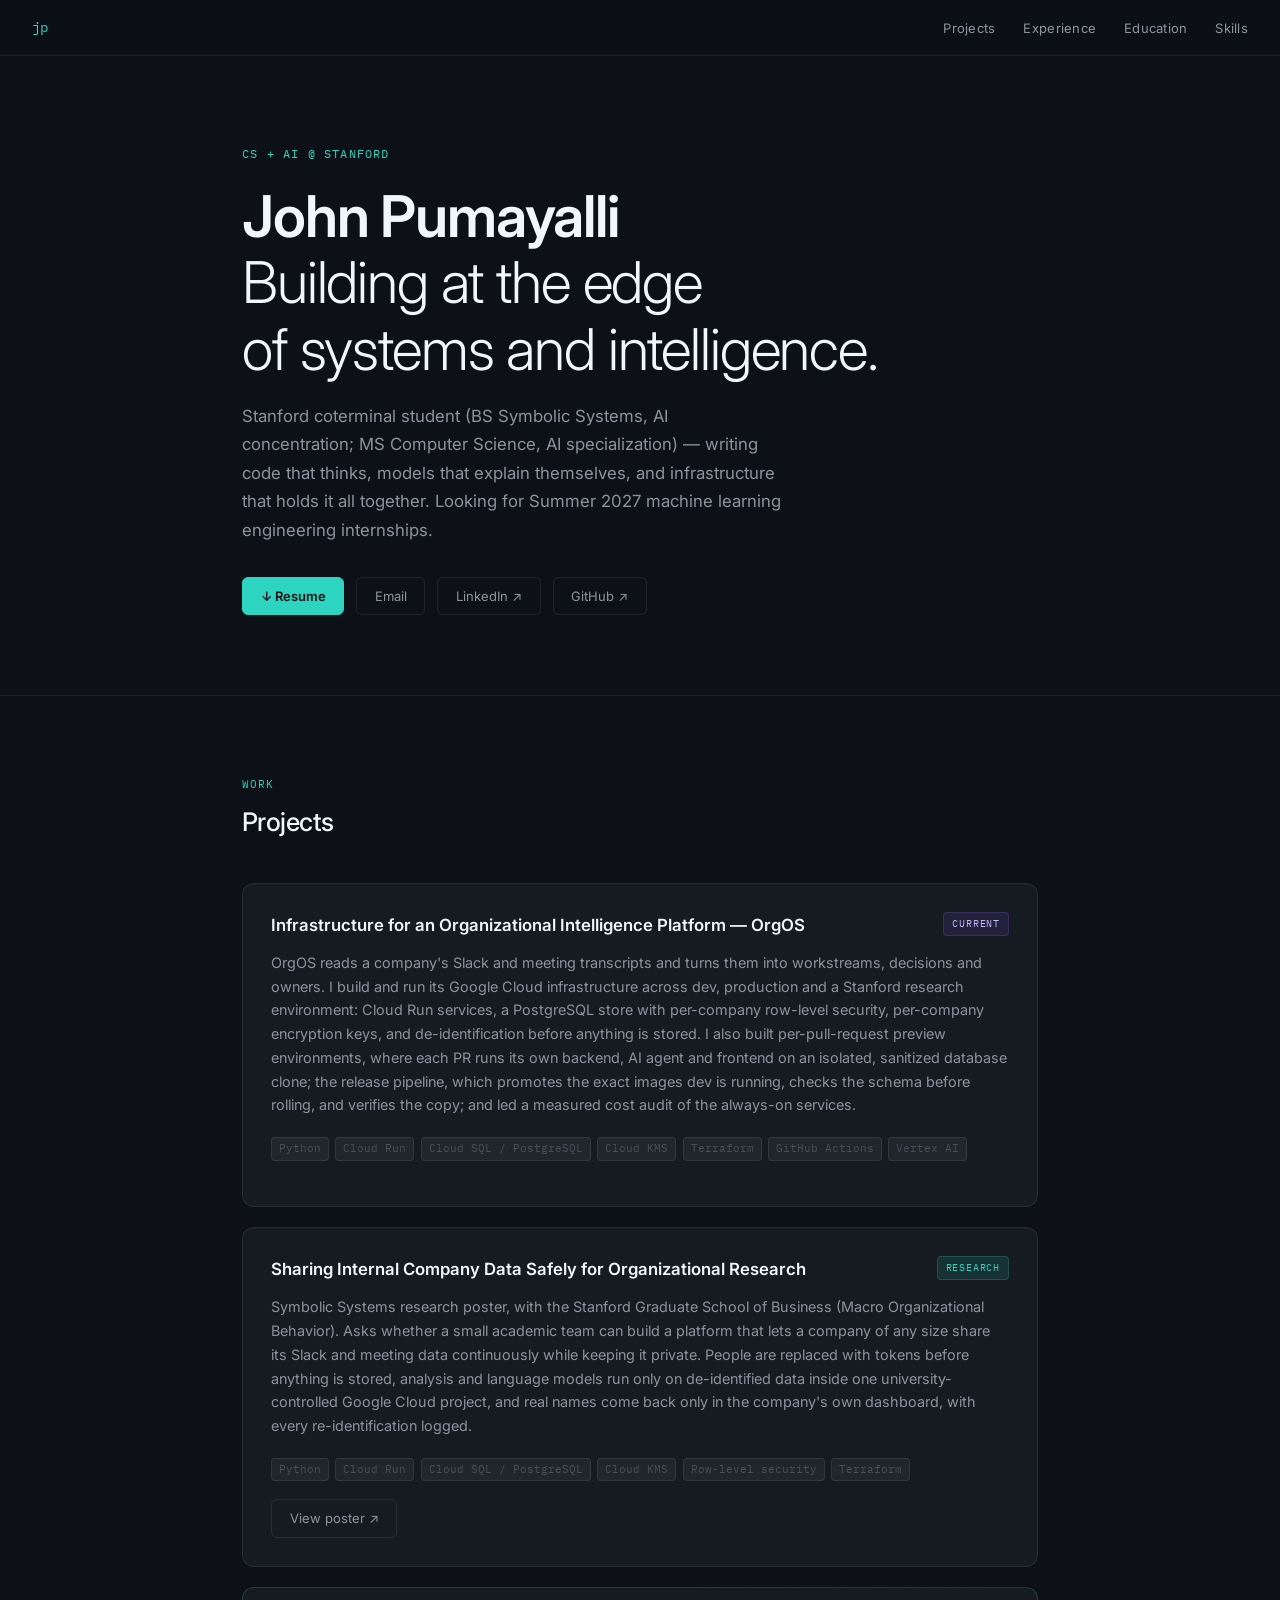
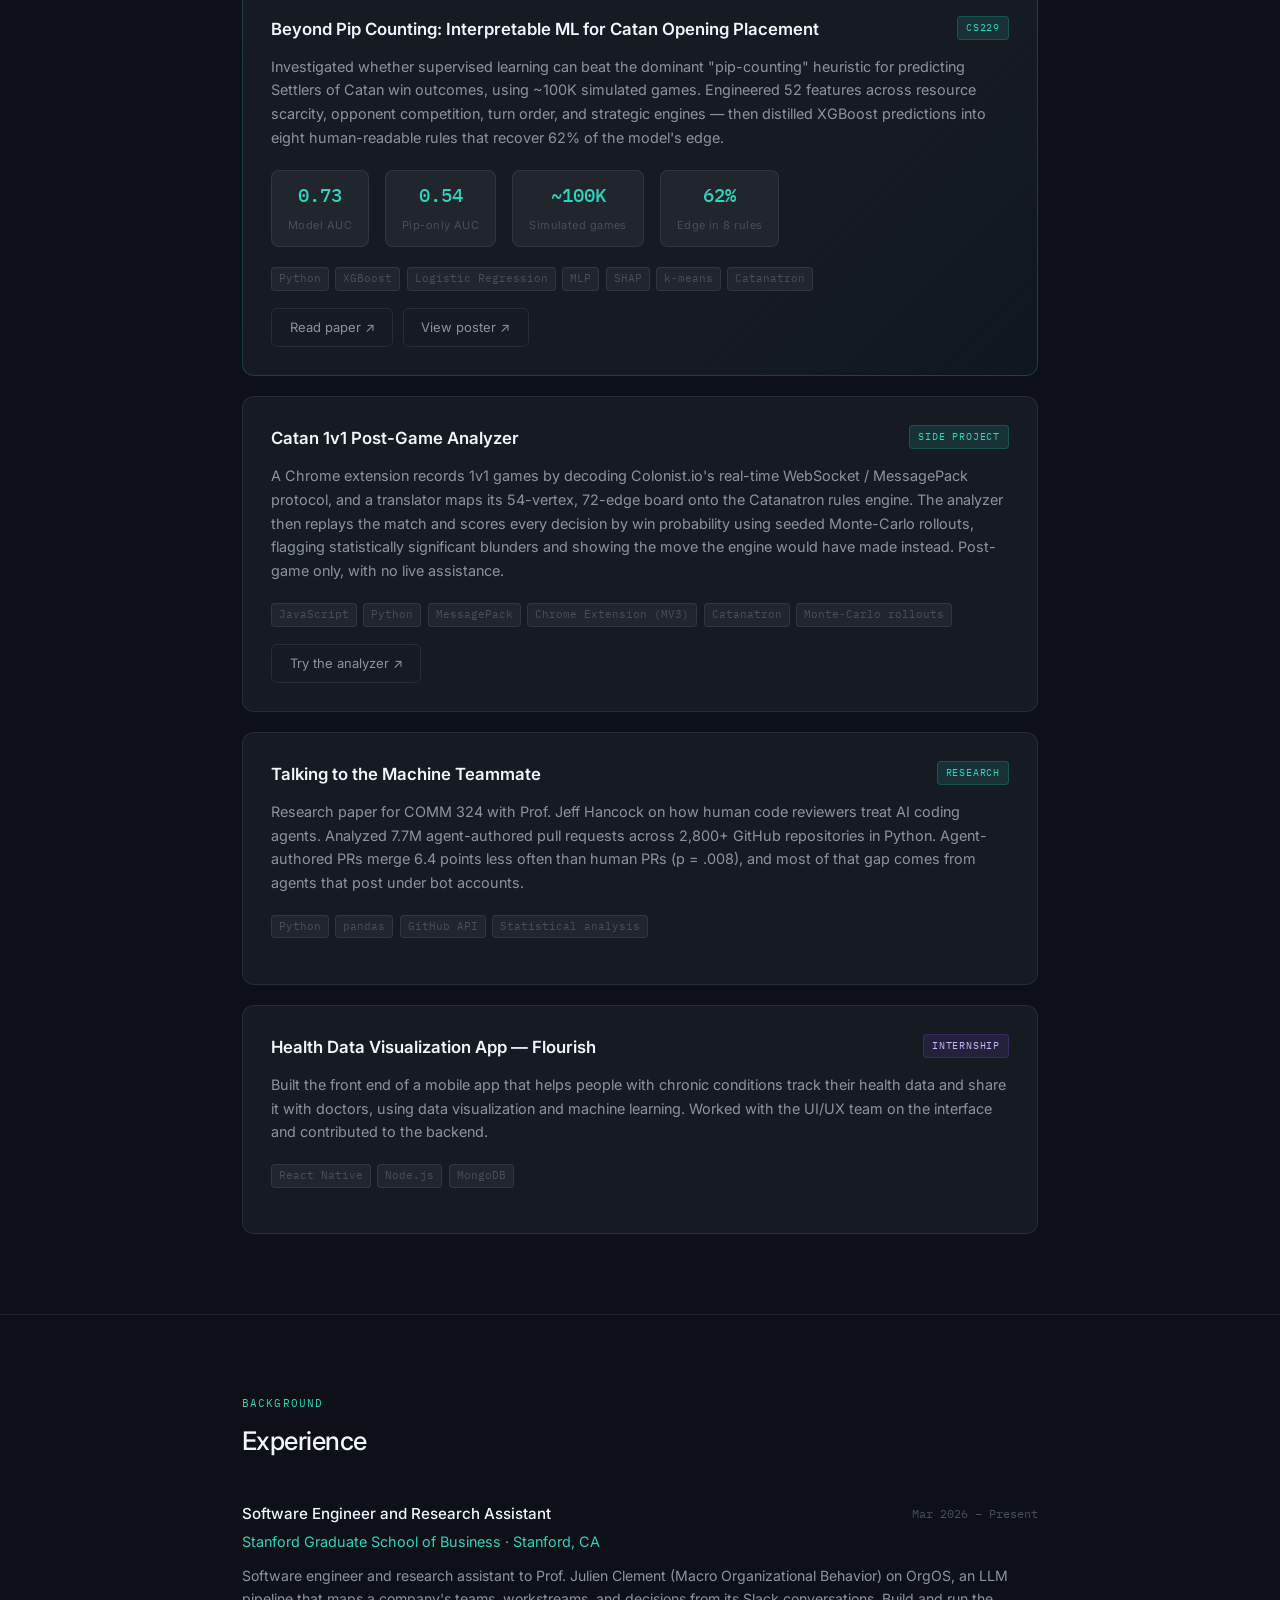
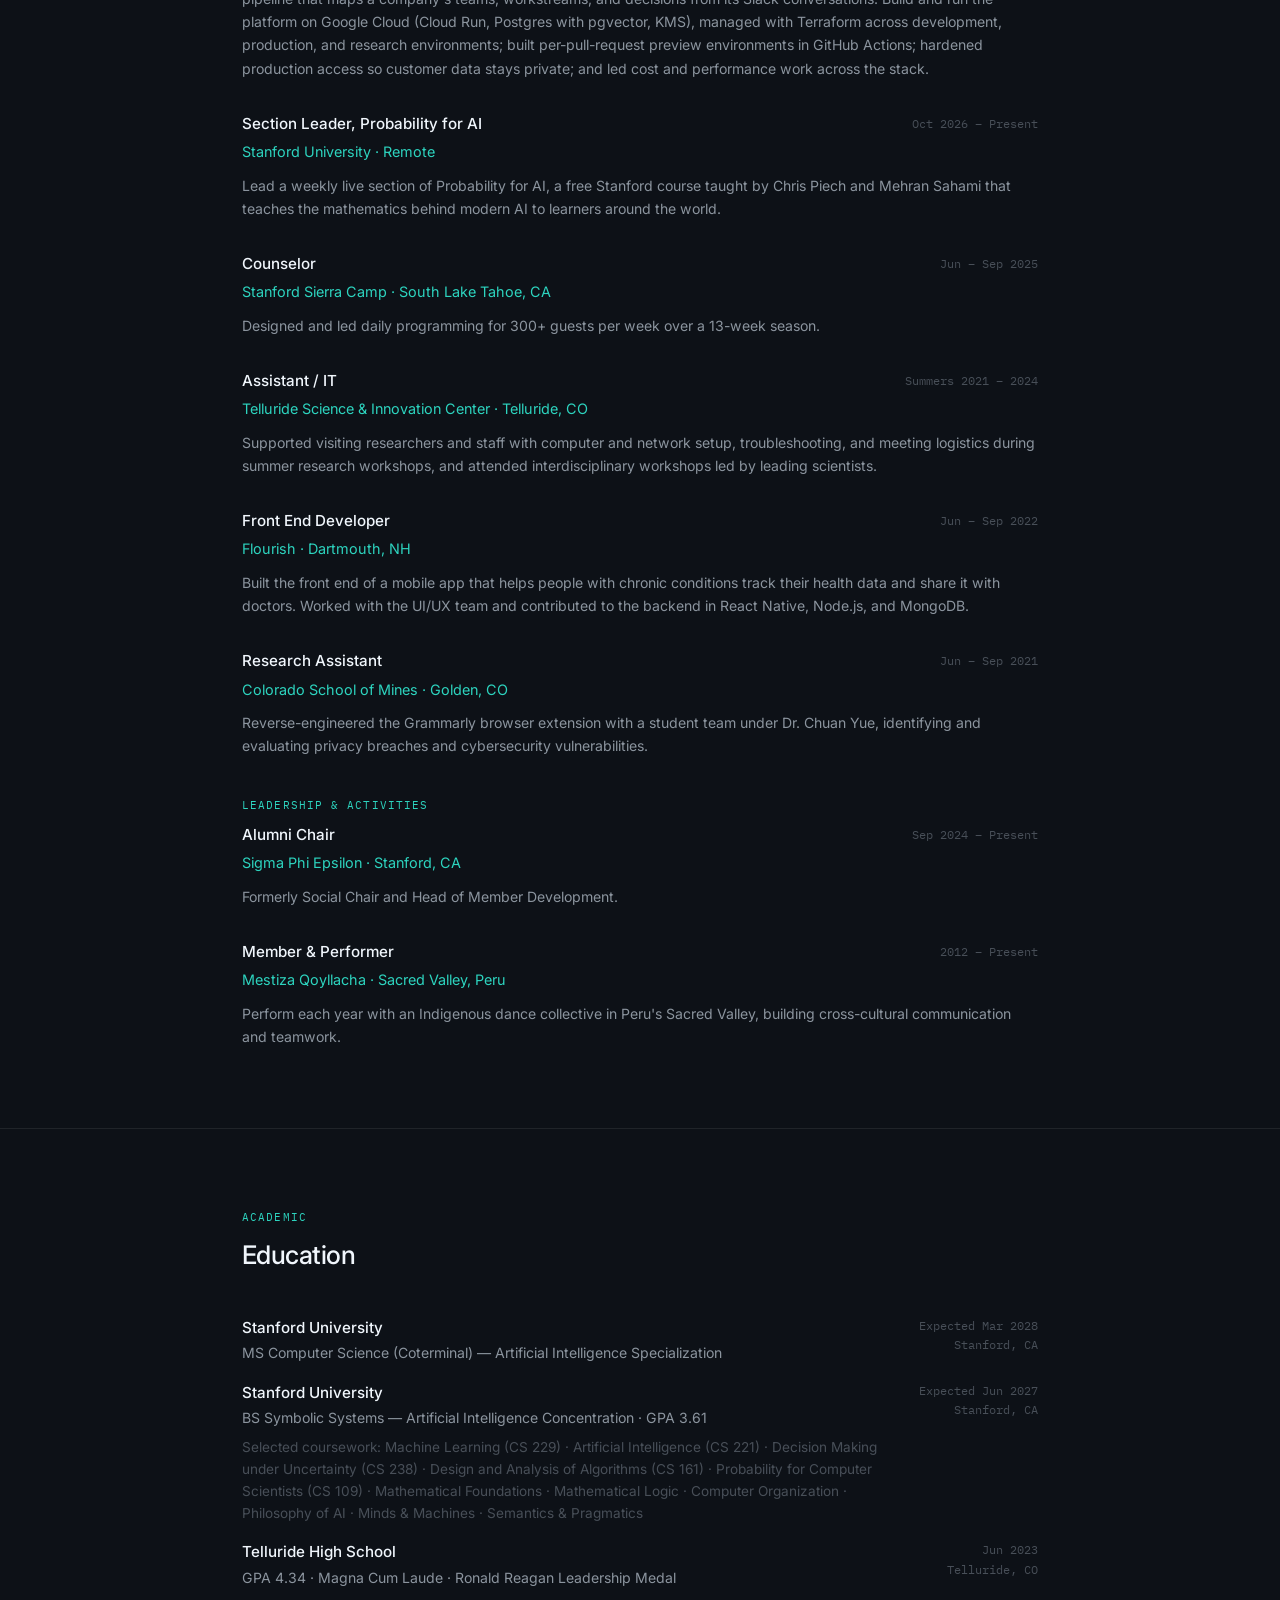
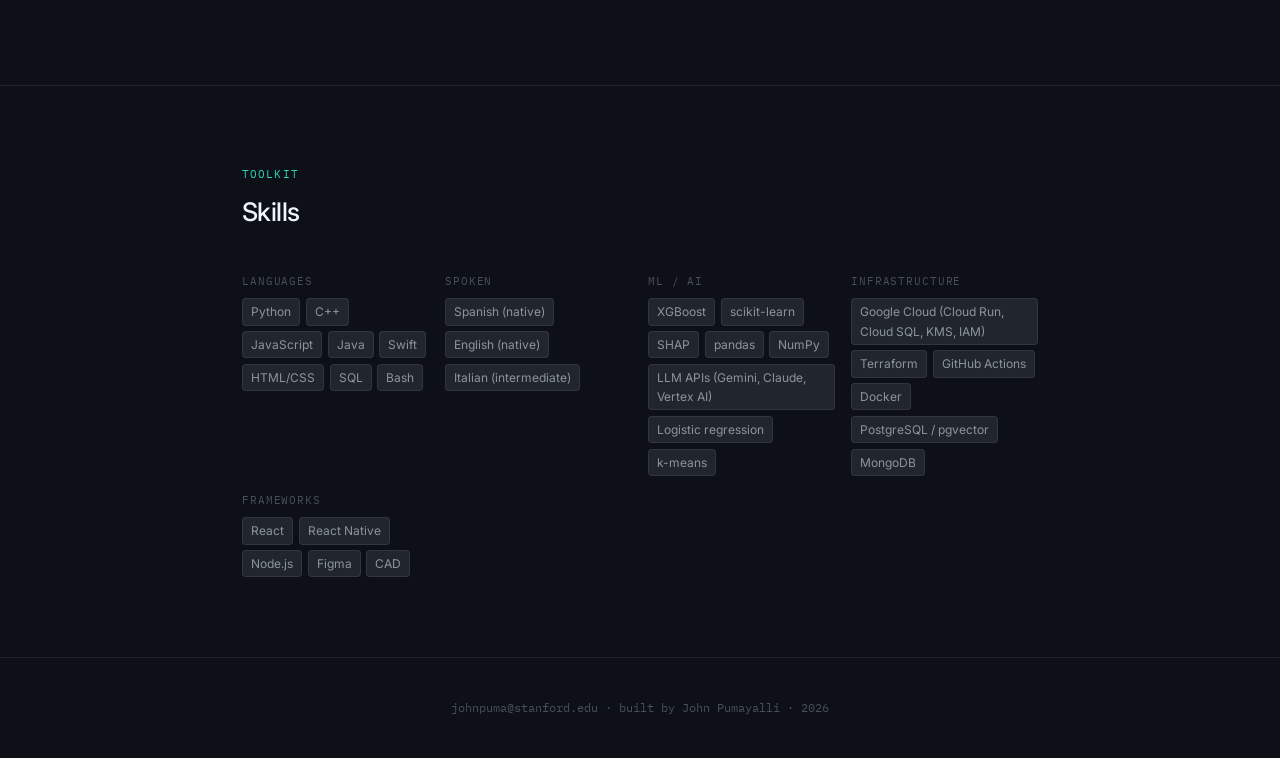
==== index.html @ ca5fce5e "Resume 11/09, and the site brought in line with it and LinkedIn - Resume: the 11/09 version (CareerE" ====
<!DOCTYPE html>
<html lang="en">
<head>
  <meta charset="UTF-8" />
  <meta name="viewport" content="width=device-width, initial-scale=1.0" />
  <title>John Pumayalli</title>
  <link rel="preconnect" href="https://fonts.googleapis.com" />
  <link rel="preconnect" href="https://fonts.gstatic.com" crossorigin />
  <link href="https://fonts.googleapis.com/css2?family=IBM+Plex+Mono:wght@400;500&family=Inter:wght@300;400;500;600&display=swap" rel="stylesheet" />
  <style>
    *, *::before, *::after { box-sizing: border-box; margin: 0; padding: 0; }

    :root {
      --navy: #0d1117;
      --navy-2: #161b22;
      --navy-3: #21262d;
      --border: rgba(255,255,255,0.08);
      --teal: #2dd4bf;
      --teal-dim: rgba(45,212,191,0.12);
      --text-primary: #f0f6fc;
      --text-secondary: #8b949e;
      --text-muted: #484f58;
      --mono: 'IBM Plex Mono', monospace;
      --sans: 'Inter', sans-serif;
    }

    html { scroll-behavior: smooth; }

    body {
      background: var(--navy);
      color: var(--text-primary);
      font-family: var(--sans);
      font-size: 16px;
      line-height: 1.6;
      -webkit-font-smoothing: antialiased;
    }

    /* ── NAV ── */
    nav {
      position: fixed; top: 0; left: 0; right: 0; z-index: 100;
      display: flex; align-items: center; justify-content: space-between;
      padding: 0 2rem;
      height: 56px;
      background: rgba(13,17,23,0.85);
      backdrop-filter: blur(12px);
      border-bottom: 1px solid var(--border);
    }
    .nav-logo {
      font-family: var(--mono);
      font-size: 14px;
      color: var(--teal);
      letter-spacing: 0.03em;
    }
    .nav-links { display: flex; gap: 1.75rem; list-style: none; }
    .nav-links a {
      font-size: 13px;
      color: var(--text-secondary);
      text-decoration: none;
      letter-spacing: 0.02em;
      transition: color 0.15s;
    }
    .nav-links a:hover { color: var(--text-primary); }

    /* ── LAYOUT ── */
    .container { max-width: 860px; margin: 0 auto; padding: 0 2rem; }

    section { padding: 5rem 0; }
    section + section { border-top: 1px solid var(--border); }

    /* ── HERO ── */
    #hero { padding: 9rem 0 5rem; }
    .hero-eyebrow {
      font-family: var(--mono);
      font-size: 12px;
      color: var(--teal);
      letter-spacing: 0.1em;
      text-transform: uppercase;
      margin-bottom: 1.25rem;
    }
    h1 {
      font-size: clamp(2.4rem, 6vw, 3.6rem);
      font-weight: 300;
      line-height: 1.15;
      letter-spacing: -0.02em;
      margin-bottom: 1.25rem;
    }
    h1 strong { font-weight: 600; }
    .hero-sub {
      font-size: 1.05rem;
      color: var(--text-secondary);
      max-width: 540px;
      margin-bottom: 2rem;
      line-height: 1.7;
    }
    .hero-links { display: flex; gap: 0.75rem; flex-wrap: wrap; }
    .btn {
      display: inline-flex; align-items: center; gap: 0.4rem;
      padding: 0.5rem 1.1rem;
      font-size: 13px;
      font-family: var(--sans);
      border-radius: 6px;
      text-decoration: none;
      cursor: pointer;
      transition: all 0.15s;
      border: 1px solid var(--border);
    }
    .btn-primary {
      background: var(--teal);
      color: #0d1117;
      border-color: var(--teal);
      font-weight: 600;
    }
    .btn-primary:hover { background: #5eead4; }
    .btn-ghost {
      background: transparent;
      color: var(--text-secondary);
    }
    .btn-ghost:hover { background: var(--navy-3); color: var(--text-primary); border-color: rgba(255,255,255,0.15); }

    /* ── SECTION HEADERS ── */
    .section-label {
      font-family: var(--mono);
      font-size: 11px;
      color: var(--teal);
      letter-spacing: 0.1em;
      text-transform: uppercase;
      margin-bottom: 0.5rem;
    }
    h2 {
      font-size: 1.6rem;
      font-weight: 500;
      letter-spacing: -0.02em;
      margin-bottom: 2.5rem;
    }

    /* ── PROJECTS ── */
    .projects-grid { display: grid; gap: 1.25rem; }

    .project-card {
      background: var(--navy-2);
      border: 1px solid var(--border);
      border-radius: 12px;
      padding: 1.75rem;
      transition: border-color 0.2s, transform 0.2s;
    }
    .project-card:hover {
      border-color: rgba(45,212,191,0.3);
      transform: translateY(-2px);
    }
    .project-card.featured {
      border-color: rgba(45,212,191,0.2);
      background: linear-gradient(135deg, var(--navy-2) 70%, rgba(45,212,191,0.04));
    }

    .project-header {
      display: flex; align-items: flex-start; justify-content: space-between;
      gap: 1rem; margin-bottom: 0.75rem;
    }
    .project-title {
      font-size: 1.05rem;
      font-weight: 600;
      color: var(--text-primary);
    }
    .project-tag {
      font-family: var(--mono);
      font-size: 10px;
      letter-spacing: 0.08em;
      text-transform: uppercase;
      padding: 3px 8px;
      border-radius: 4px;
      white-space: nowrap;
      flex-shrink: 0;
    }
    .tag-featured { background: var(--teal-dim); color: var(--teal); border: 1px solid rgba(45,212,191,0.2); }
    .tag-work { background: rgba(139,92,246,0.12); color: #c4b5fd; border: 1px solid rgba(139,92,246,0.2); }

    .project-desc {
      font-size: 0.9rem;
      color: var(--text-secondary);
      margin-bottom: 1.25rem;
      line-height: 1.65;
    }

    /* stat row for Catan paper */
    .stat-row {
      display: flex; gap: 1rem; margin-bottom: 1.25rem; flex-wrap: wrap;
    }
    .stat-pill {
      background: var(--navy-3);
      border: 1px solid var(--border);
      border-radius: 8px;
      padding: 0.6rem 1rem;
      text-align: center;
    }
    .stat-value {
      font-family: var(--mono);
      font-size: 1.2rem;
      font-weight: 500;
      color: var(--teal);
      display: block;
    }
    .stat-label {
      font-size: 11px;
      color: var(--text-muted);
      letter-spacing: 0.04em;
    }

    .tech-list { display: flex; flex-wrap: wrap; gap: 0.4rem; margin-bottom: 1.1rem; }
    .tech-chip {
      font-family: var(--mono);
      font-size: 11px;
      color: var(--text-muted);
      background: var(--navy-3);
      border: 1px solid var(--border);
      border-radius: 4px;
      padding: 2px 7px;
    }
    .project-links { display: flex; gap: 0.6rem; }

    /* ── EXPERIENCE ── */
    .exp-item { display: grid; grid-template-columns: 1fr auto; gap: 0.25rem 1rem; margin-bottom: 2rem; }
    .exp-item:last-child { margin-bottom: 0; }
    .exp-role { font-weight: 500; font-size: 0.95rem; }
    .exp-date { font-family: var(--mono); font-size: 12px; color: var(--text-muted); text-align: right; padding-top: 2px; }
    .exp-org { color: var(--teal); font-size: 0.9rem; margin-bottom: 0.4rem; }
    .exp-desc { font-size: 0.88rem; color: var(--text-secondary); line-height: 1.65; grid-column: 1 / -1; }

    /* ── EDUCATION ── */
    .edu-block {
      display: flex; justify-content: space-between; align-items: flex-start;
      gap: 1rem; margin-bottom: 1rem;
    }
    .edu-school { font-weight: 500; font-size: 0.95rem; }
    .edu-degree { font-size: 0.88rem; color: var(--text-secondary); margin-top: 2px; }
    .edu-meta { font-family: var(--mono); font-size: 12px; color: var(--text-muted); text-align: right; white-space: nowrap; }
    .edu-courses {
      font-size: 0.85rem;
      color: var(--text-muted);
      margin-top: 0.5rem;
      line-height: 1.6;
    }

    /* ── SKILLS ── */
    .skills-grid { display: grid; grid-template-columns: repeat(auto-fit, minmax(180px, 1fr)); gap: 1rem; }
    .skill-group-label {
      font-family: var(--mono);
      font-size: 11px;
      color: var(--text-muted);
      letter-spacing: 0.08em;
      text-transform: uppercase;
      margin-bottom: 0.5rem;
    }
    .skill-tags { display: flex; flex-wrap: wrap; gap: 0.35rem; }
    .skill-tag {
      font-size: 12px;
      color: var(--text-secondary);
      background: var(--navy-3);
      border: 1px solid var(--border);
      border-radius: 4px;
      padding: 3px 8px;
    }

    /* ── FOOTER ── */
    footer {
      padding: 2.5rem 0;
      border-top: 1px solid var(--border);
      text-align: center;
      font-family: var(--mono);
      font-size: 12px;
      color: var(--text-muted);
    }

    /* ── RESPONSIVE ── */
    @media (max-width: 600px) {
      nav { padding: 0 1.25rem; }
      .nav-links { gap: 1rem; }
      .container { padding: 0 1.25rem; }
      .project-header { flex-direction: column; gap: 0.5rem; }
      .edu-block { flex-direction: column; gap: 0.25rem; }
      .edu-meta { text-align: left; }
    }

    @media (prefers-reduced-motion: reduce) {
      .project-card { transition: none; }
    }
  </style>
</head>
<body>

<!-- NAV -->
<nav>
  <span class="nav-logo">jp</span>
  <ul class="nav-links">
    <li><a href="#projects">Projects</a></li>
    <li><a href="#experience">Experience</a></li>
    <li><a href="#education">Education</a></li>
    <li><a href="#skills">Skills</a></li>
  </ul>
</nav>

<!-- HERO -->
<section id="hero">
  <div class="container">
    <p class="hero-eyebrow">CS + AI @ Stanford</p>
    <h1><strong>John Pumayalli</strong><br>Building at the edge<br>of systems and intelligence.</h1>
    <p class="hero-sub">
      Stanford coterminal student (BS Symbolic Systems, AI concentration; MS Computer Science, AI specialization) — writing code that thinks, models that explain themselves, and infrastructure that holds it all together. Looking for Summer 2027 machine learning engineering internships.
    </p>
    <div class="hero-links">
      <a class="btn btn-primary" href="John_Pumayalli_Resume.pdf" download>↓ Resume</a>
      <a class="btn btn-ghost" href="mailto:johnpuma@stanford.edu">Email</a>
      <a class="btn btn-ghost" href="https://linkedin.com/in/johnpumayalli" target="_blank" rel="noopener">LinkedIn ↗</a>
      <a class="btn btn-ghost" href="https://github.com/johngpuma" target="_blank" rel="noopener">GitHub ↗</a>
    </div>
  </div>
</section>

<!-- PROJECTS -->
<section id="projects">
  <div class="container">
    <p class="section-label">Work</p>
    <h2>Projects</h2>

    <div class="projects-grid">

      <!-- OrgOS -->
      <div class="project-card">
        <div class="project-header">
          <span class="project-title">Infrastructure for an Organizational Intelligence Platform — OrgOS</span>
          <span class="project-tag tag-work">Current</span>
        </div>
        <p class="project-desc">
          OrgOS reads a company's Slack and meeting transcripts and turns them into workstreams, decisions and owners. I build and run its Google Cloud infrastructure across dev, production and a Stanford research environment: Cloud Run services, a PostgreSQL store with per-company row-level security, per-company encryption keys, and de-identification before anything is stored. I also built per-pull-request preview environments, where each PR runs its own backend, AI agent and frontend on an isolated, sanitized database clone; the release pipeline, which promotes the exact images dev is running, checks the schema before rolling, and verifies the copy; and led a measured cost audit of the always-on services.
        </p>
        <div class="tech-list">
          <span class="tech-chip">Python</span>
          <span class="tech-chip">Cloud Run</span>
          <span class="tech-chip">Cloud SQL / PostgreSQL</span>
          <span class="tech-chip">Cloud KMS</span>
          <span class="tech-chip">Terraform</span>
          <span class="tech-chip">GitHub Actions</span>
          <span class="tech-chip">Vertex AI</span>
        </div>
      </div>

      <!-- SymSys research poster -->
      <div class="project-card">
        <div class="project-header">
          <span class="project-title">Sharing Internal Company Data Safely for Organizational Research</span>
          <span class="project-tag tag-featured">Research</span>
        </div>
        <p class="project-desc">
          Symbolic Systems research poster, with the Stanford Graduate School of Business (Macro Organizational Behavior). Asks whether a small academic team can build a platform that lets a company of any size share its Slack and meeting data continuously while keeping it private. People are replaced with tokens before anything is stored, analysis and language models run only on de-identified data inside one university-controlled Google Cloud project, and real names come back only in the company's own dashboard, with every re-identification logged.
        </p>
        <div class="tech-list">
          <span class="tech-chip">Python</span>
          <span class="tech-chip">Cloud Run</span>
          <span class="tech-chip">Cloud SQL / PostgreSQL</span>
          <span class="tech-chip">Cloud KMS</span>
          <span class="tech-chip">Row-level security</span>
          <span class="tech-chip">Terraform</span>
        </div>
        <div class="project-links">
          <a class="btn btn-ghost" href="SymSys_Poster_Sharing_Internal_Data.pdf" target="_blank" rel="noopener">View poster ↗</a>
        </div>
      </div>

      <!-- CS229 Catan -->
      <div class="project-card featured">
        <div class="project-header">
          <span class="project-title">Beyond Pip Counting: Interpretable ML for Catan Opening Placement</span>
          <span class="project-tag tag-featured">CS229</span>
        </div>
        <p class="project-desc">
          Investigated whether supervised learning can beat the dominant "pip-counting" heuristic for predicting Settlers of Catan win outcomes, using ~100K simulated games. Engineered 52 features across resource scarcity, opponent competition, turn order, and strategic engines — then distilled XGBoost predictions into eight human-readable rules that recover 62% of the model's edge.
        </p>
        <div class="stat-row">
          <div class="stat-pill">
            <span class="stat-value">0.73</span>
            <span class="stat-label">Model AUC</span>
          </div>
          <div class="stat-pill">
            <span class="stat-value">0.54</span>
            <span class="stat-label">Pip-only AUC</span>
          </div>
          <div class="stat-pill">
            <span class="stat-value">~100K</span>
            <span class="stat-label">Simulated games</span>
          </div>
          <div class="stat-pill">
            <span class="stat-value">62%</span>
            <span class="stat-label">Edge in 8 rules</span>
          </div>
        </div>
        <div class="tech-list">
          <span class="tech-chip">Python</span>
          <span class="tech-chip">XGBoost</span>
          <span class="tech-chip">Logistic Regression</span>
          <span class="tech-chip">MLP</span>
          <span class="tech-chip">SHAP</span>
          <span class="tech-chip">k-means</span>
          <span class="tech-chip">Catanatron</span>
        </div>
        <div class="project-links">
          <a class="btn btn-ghost" href="CS229_Catan_Final_Report.pdf" target="_blank" rel="noopener">Read paper ↗</a>
          <a class="btn btn-ghost" href="CS229_Catan_Poster.pdf" target="_blank" rel="noopener">View poster ↗</a>
        </div>
      </div>

      <!-- Catan 1v1 analyzer -->
      <div class="project-card">
        <div class="project-header">
          <span class="project-title">Catan 1v1 Post-Game Analyzer</span>
          <span class="project-tag tag-featured">Side project</span>
        </div>
        <p class="project-desc">
          A Chrome extension records 1v1 games by decoding Colonist.io's real-time WebSocket / MessagePack protocol, and a translator maps its 54-vertex, 72-edge board onto the Catanatron rules engine. The analyzer then replays the match and scores every decision by win probability using seeded Monte-Carlo rollouts, flagging statistically significant blunders and showing the move the engine would have made instead. Post-game only, with no live assistance.
        </p>
        <div class="tech-list">
          <span class="tech-chip">JavaScript</span>
          <span class="tech-chip">Python</span>
          <span class="tech-chip">MessagePack</span>
          <span class="tech-chip">Chrome Extension (MV3)</span>
          <span class="tech-chip">Catanatron</span>
          <span class="tech-chip">Monte-Carlo rollouts</span>
        </div>
        <div class="project-links">
          <a class="btn btn-ghost" href="https://catan-bot-two.vercel.app/" target="_blank" rel="noopener">Try the analyzer ↗</a>
        </div>
      </div>

      <!-- COMM 324 paper -->
      <div class="project-card">
        <div class="project-header">
          <span class="project-title">Talking to the Machine Teammate</span>
          <span class="project-tag tag-featured">Research</span>
        </div>
        <p class="project-desc">
          Research paper for COMM 324 with Prof. Jeff Hancock on how human code reviewers treat AI coding agents. Analyzed 7.7M agent-authored pull requests across 2,800+ GitHub repositories in Python. Agent-authored PRs merge 6.4 points less often than human PRs (p = .008), and most of that gap comes from agents that post under bot accounts.
        </p>
        <div class="tech-list">
          <span class="tech-chip">Python</span>
          <span class="tech-chip">pandas</span>
          <span class="tech-chip">GitHub API</span>
          <span class="tech-chip">Statistical analysis</span>
        </div>
      </div>

      <!-- Flourish -->
      <div class="project-card">
        <div class="project-header">
          <span class="project-title">Health Data Visualization App — Flourish</span>
          <span class="project-tag tag-work">Internship</span>
        </div>
        <p class="project-desc">
          Built the front end of a mobile app that helps people with chronic conditions track their health data and share it with doctors, using data visualization and machine learning. Worked with the UI/UX team on the interface and contributed to the backend.
        </p>
        <div class="tech-list">
          <span class="tech-chip">React Native</span>
          <span class="tech-chip">Node.js</span>
          <span class="tech-chip">MongoDB</span>
        </div>
      </div>

    </div>
  </div>
</section>

<!-- EXPERIENCE -->
<section id="experience">
  <div class="container">
    <p class="section-label">Background</p>
    <h2>Experience</h2>

    <div class="exp-item">
      <div class="exp-role">Software Engineer and Research Assistant</div>
      <div class="exp-date">Mar 2026 – Present</div>
      <div class="exp-org">Stanford Graduate School of Business · Stanford, CA</div>
      <div class="exp-desc">Software engineer and research assistant to Prof. Julien Clement (Macro Organizational Behavior) on OrgOS, an LLM pipeline that maps a company's teams, workstreams, and decisions from its Slack conversations. Build and run the platform on Google Cloud (Cloud Run, Postgres with pgvector, KMS), managed with Terraform across development, production, and research environments; built per-pull-request preview environments in GitHub Actions; hardened production access so customer data stays private; and led cost and performance work across the stack.</div>
    </div>

    <div class="exp-item">
      <div class="exp-role">Section Leader, Probability for AI</div>
      <div class="exp-date">Oct 2026 – Present</div>
      <div class="exp-org">Stanford University · Remote</div>
      <div class="exp-desc">Lead a weekly live section of Probability for AI, a free Stanford course taught by Chris Piech and Mehran Sahami that teaches the mathematics behind modern AI to learners around the world.</div>
    </div>

    <div class="exp-item">
      <div class="exp-role">Counselor</div>
      <div class="exp-date">Jun – Sep 2025</div>
      <div class="exp-org">Stanford Sierra Camp · South Lake Tahoe, CA</div>
      <div class="exp-desc">Designed and led daily programming for 300+ guests per week over a 13-week season.</div>
    </div>

    <div class="exp-item">
      <div class="exp-role">Assistant / IT</div>
      <div class="exp-date">Summers 2021 – 2024</div>
      <div class="exp-org">Telluride Science &amp; Innovation Center · Telluride, CO</div>
      <div class="exp-desc">Supported visiting researchers and staff with computer and network setup, troubleshooting, and meeting logistics during summer research workshops, and attended interdisciplinary workshops led by leading scientists.</div>
    </div>

    <div class="exp-item">
      <div class="exp-role">Front End Developer</div>
      <div class="exp-date">Jun – Sep 2022</div>
      <div class="exp-org">Flourish · Dartmouth, NH</div>
      <div class="exp-desc">Built the front end of a mobile app that helps people with chronic conditions track their health data and share it with doctors. Worked with the UI/UX team and contributed to the backend in React Native, Node.js, and MongoDB.</div>
    </div>

    <div class="exp-item">
      <div class="exp-role">Research Assistant</div>
      <div class="exp-date">Jun – Sep 2021</div>
      <div class="exp-org">Colorado School of Mines · Golden, CO</div>
      <div class="exp-desc">Reverse-engineered the Grammarly browser extension with a student team under Dr. Chuan Yue, identifying and evaluating privacy breaches and cybersecurity vulnerabilities.</div>
    </div>

    <p class="section-label" style="margin-top:2.5rem">Leadership &amp; Activities</p>

    <div class="exp-item">
      <div class="exp-role">Alumni Chair</div>
      <div class="exp-date">Sep 2024 – Present</div>
      <div class="exp-org">Sigma Phi Epsilon · Stanford, CA</div>
      <div class="exp-desc">Formerly Social Chair and Head of Member Development.</div>
    </div>

    <div class="exp-item">
      <div class="exp-role">Member &amp; Performer</div>
      <div class="exp-date">2012 – Present</div>
      <div class="exp-org">Mestiza Qoyllacha · Sacred Valley, Peru</div>
      <div class="exp-desc">Perform each year with an Indigenous dance collective in Peru's Sacred Valley, building cross-cultural communication and teamwork.</div>
    </div>

  </div>
</section>

<!-- EDUCATION -->
<section id="education">
  <div class="container">
    <p class="section-label">Academic</p>
    <h2>Education</h2>

    <div class="edu-block">
      <div>
        <div class="edu-school">Stanford University</div>
        <div class="edu-degree">MS Computer Science (Coterminal) — Artificial Intelligence Specialization</div>
      </div>
      <div class="edu-meta">Expected Mar 2028<br>Stanford, CA</div>
    </div>

    <div class="edu-block">
      <div>
        <div class="edu-school">Stanford University</div>
        <div class="edu-degree">BS Symbolic Systems — Artificial Intelligence Concentration · GPA 3.61</div>
        <div class="edu-courses">
          Selected coursework: Machine Learning (CS 229) · Artificial Intelligence (CS 221) · Decision Making under Uncertainty (CS 238) · Design and Analysis of Algorithms (CS 161) · Probability for Computer Scientists (CS 109) · Mathematical Foundations · Mathematical Logic · Computer Organization · Philosophy of AI · Minds &amp; Machines · Semantics &amp; Pragmatics
        </div>
      </div>
      <div class="edu-meta">Expected Jun 2027<br>Stanford, CA</div>
    </div>

    <div class="edu-block">
      <div>
        <div class="edu-school">Telluride High School</div>
        <div class="edu-degree">GPA 4.34 · Magna Cum Laude · Ronald Reagan Leadership Medal</div>
      </div>
      <div class="edu-meta">Jun 2023<br>Telluride, CO</div>
    </div>

  </div>
</section>

<!-- SKILLS -->
<section id="skills">
  <div class="container">
    <p class="section-label">Toolkit</p>
    <h2>Skills</h2>
    <div class="skills-grid">
      <div>
        <div class="skill-group-label">Languages</div>
        <div class="skill-tags">
          <span class="skill-tag">Python</span>
          <span class="skill-tag">C++</span>
          <span class="skill-tag">JavaScript</span>
          <span class="skill-tag">Java</span>
          <span class="skill-tag">Swift</span>
          <span class="skill-tag">HTML/CSS</span>
          <span class="skill-tag">SQL</span>
          <span class="skill-tag">Bash</span>
        </div>
      </div>
      <div>
        <div class="skill-group-label">Spoken</div>
        <div class="skill-tags">
          <span class="skill-tag">Spanish (native)</span>
          <span class="skill-tag">English (native)</span>
          <span class="skill-tag">Italian (intermediate)</span>
        </div>
      </div>
      <div>
        <div class="skill-group-label">ML / AI</div>
        <div class="skill-tags">
          <span class="skill-tag">XGBoost</span>
          <span class="skill-tag">scikit-learn</span>
          <span class="skill-tag">SHAP</span>
          <span class="skill-tag">pandas</span>
          <span class="skill-tag">NumPy</span>
          <span class="skill-tag">LLM APIs (Gemini, Claude, Vertex AI)</span>
          <span class="skill-tag">Logistic regression</span>
          <span class="skill-tag">k-means</span>
        </div>
      </div>
      <div>
        <div class="skill-group-label">Infrastructure</div>
        <div class="skill-tags">
          <span class="skill-tag">Google Cloud (Cloud Run, Cloud SQL, KMS, IAM)</span>
          <span class="skill-tag">Terraform</span>
          <span class="skill-tag">GitHub Actions</span>
          <span class="skill-tag">Docker</span>
          <span class="skill-tag">PostgreSQL / pgvector</span>
          <span class="skill-tag">MongoDB</span>
        </div>
      </div>
      <div>
        <div class="skill-group-label">Frameworks</div>
        <div class="skill-tags">
          <span class="skill-tag">React</span>
          <span class="skill-tag">React Native</span>
          <span class="skill-tag">Node.js</span>
          <span class="skill-tag">Figma</span>
          <span class="skill-tag">CAD</span>
        </div>
      </div>
    </div>
  </div>
</section>

<footer>
  <div class="container">
    johnpuma@stanford.edu · built by John Pumayalli · 2026
  </div>
</footer>

</body>
</html>
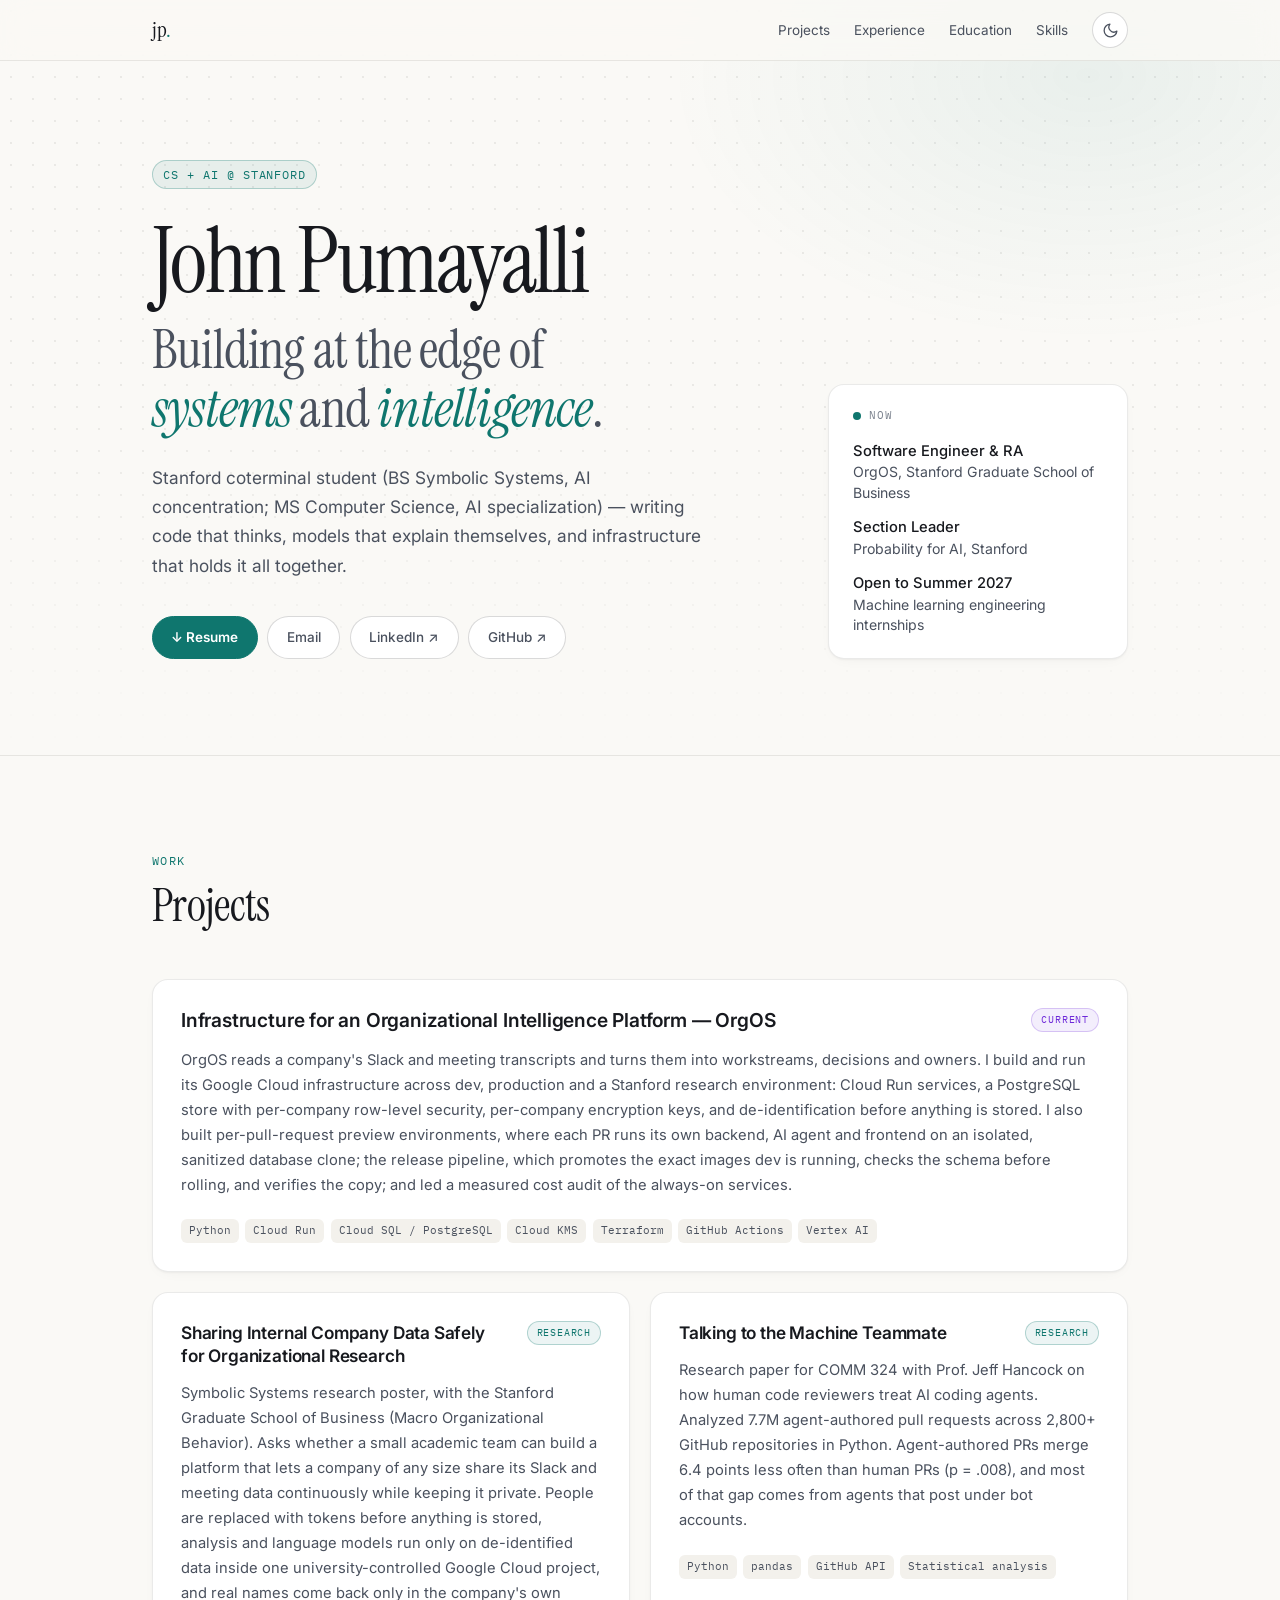
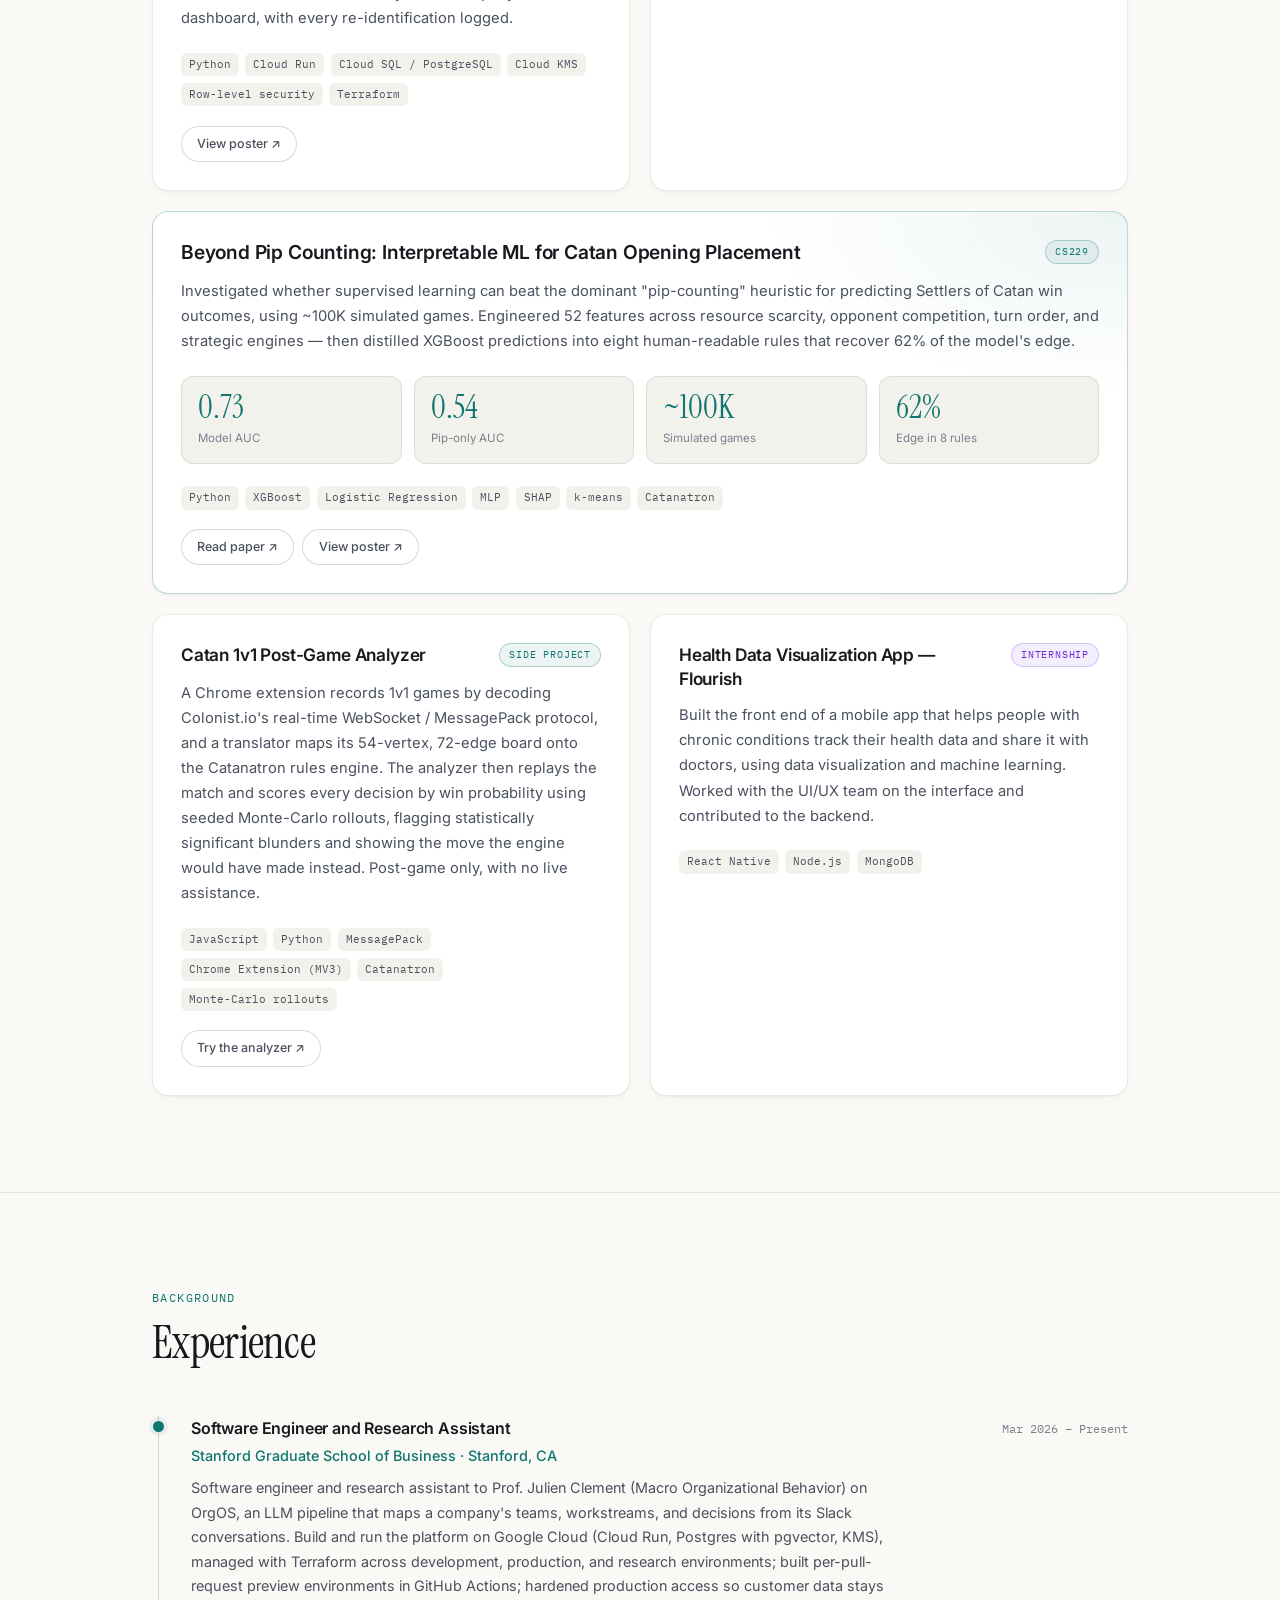
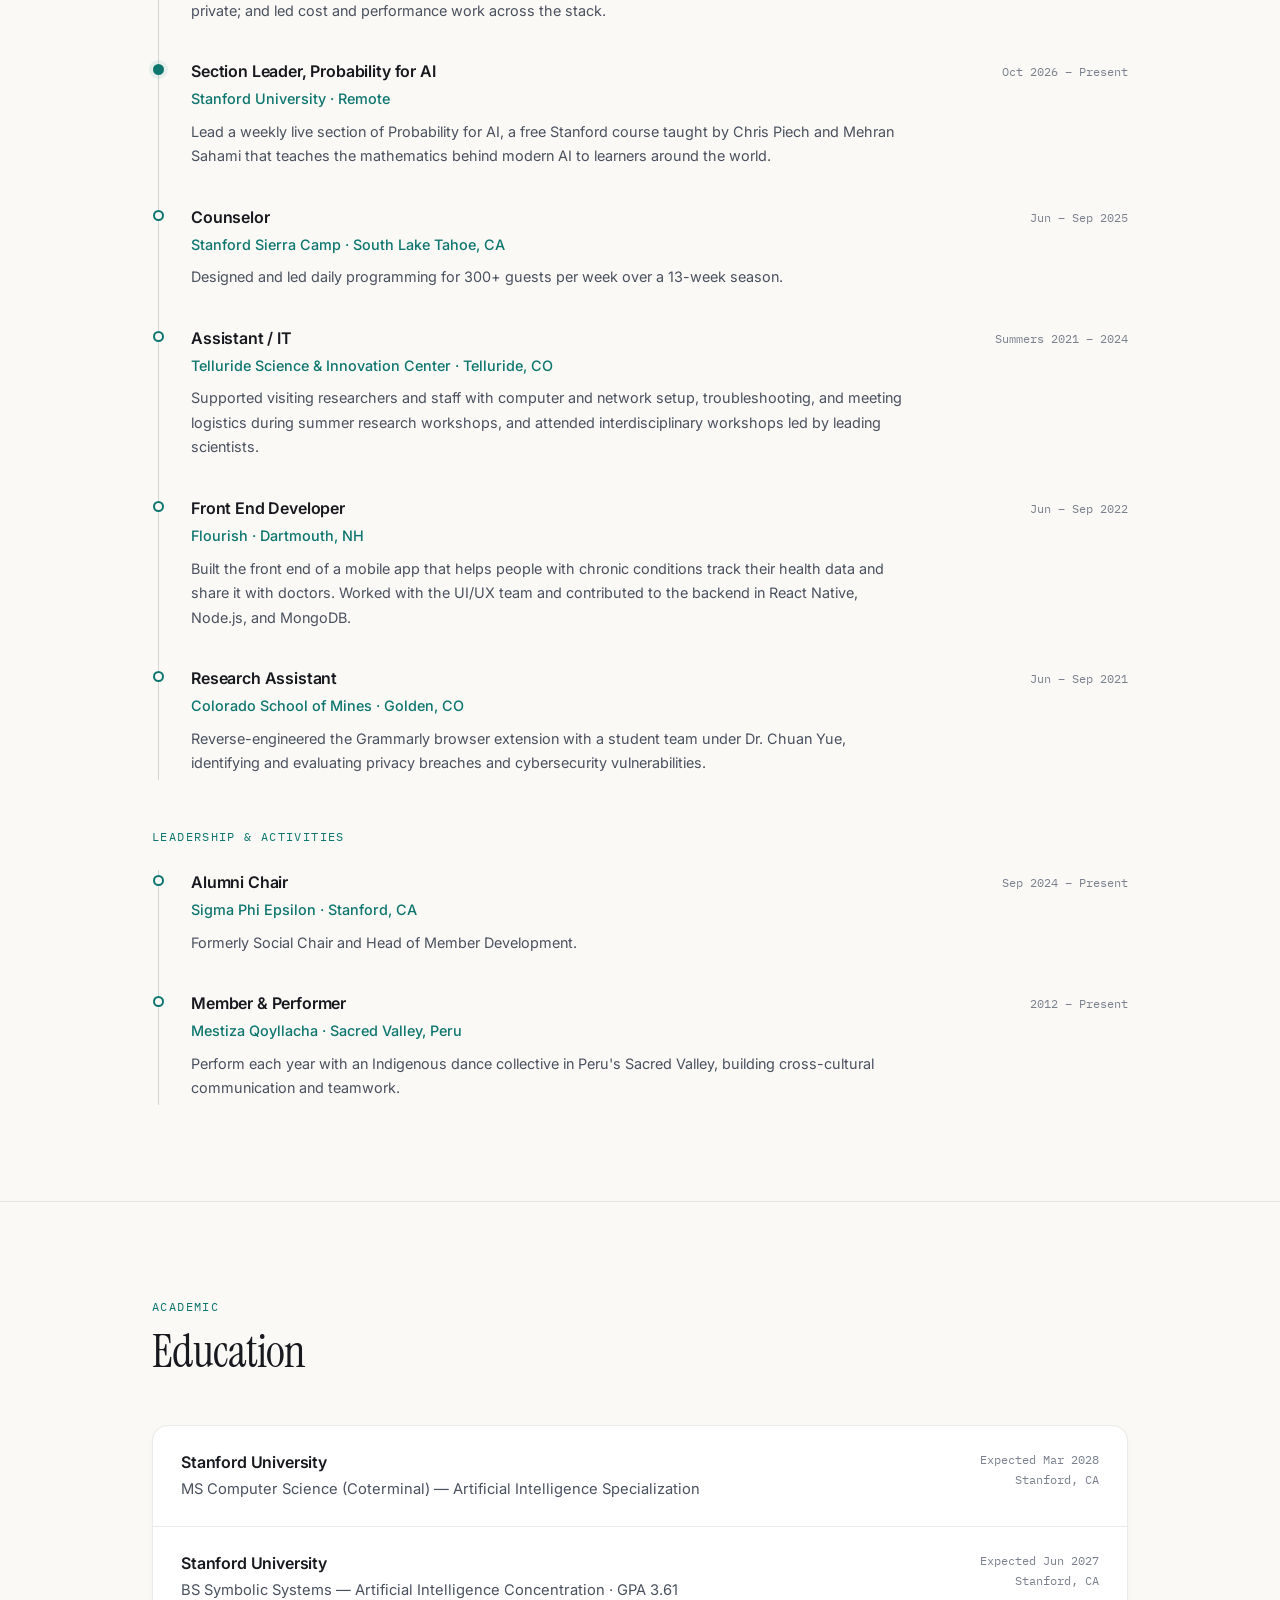
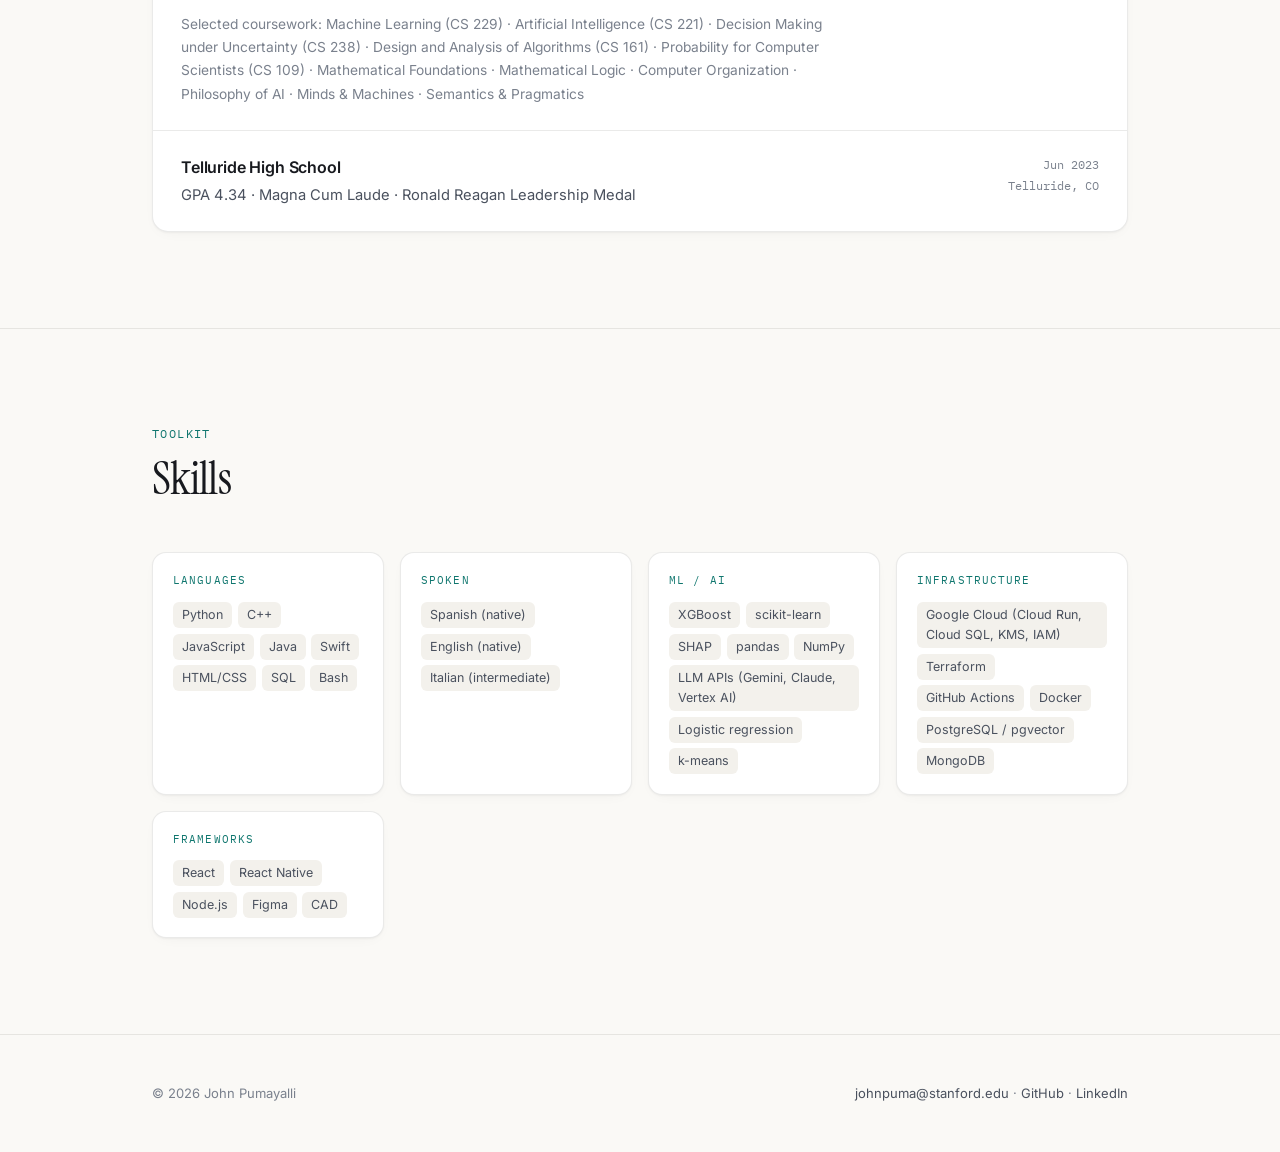
==== commit 1d52a4c8: "Site: light theme by default, dark-mode toggle, refreshed design - Theme tokens on :root with a [dat" ====
--- a/index.html
+++ b/index.html
@@ -4,284 +4,483 @@
   <meta charset="UTF-8" />
   <meta name="viewport" content="width=device-width, initial-scale=1.0" />
   <title>John Pumayalli</title>
+  <meta name="description" content="John Pumayalli: Stanford coterminal student in AI. Machine learning, cloud infrastructure, and research." />
+  <meta name="theme-color" content="#faf9f6" />
+  <script>
+    (function () {
+      var t = 'light';
+      try { t = localStorage.getItem('theme') || 'light'; } catch (e) {}
+      document.documentElement.setAttribute('data-theme', t === 'dark' ? 'dark' : 'light');
+    })();
+  </script>
   <link rel="preconnect" href="https://fonts.googleapis.com" />
   <link rel="preconnect" href="https://fonts.gstatic.com" crossorigin />
-  <link href="https://fonts.googleapis.com/css2?family=IBM+Plex+Mono:wght@400;500&family=Inter:wght@300;400;500;600&display=swap" rel="stylesheet" />
+  <link href="https://fonts.googleapis.com/css2?family=IBM+Plex+Mono:wght@400;500&family=Inter:wght@400;500;600&family=Instrument+Serif:ital@0;1&display=swap" rel="stylesheet" />
   <style>
     *, *::before, *::after { box-sizing: border-box; margin: 0; padding: 0; }
 
+    /* ── THEME TOKENS (light is the default; dark via the nav toggle) ── */
     :root {
-      --navy: #0d1117;
-      --navy-2: #161b22;
-      --navy-3: #21262d;
-      --border: rgba(255,255,255,0.08);
-      --teal: #2dd4bf;
-      --teal-dim: rgba(45,212,191,0.12);
-      --text-primary: #f0f6fc;
-      --text-secondary: #8b949e;
-      --text-muted: #484f58;
-      --mono: 'IBM Plex Mono', monospace;
-      --sans: 'Inter', sans-serif;
-    }
-
-    html { scroll-behavior: smooth; }
+      color-scheme: light;
+      --bg: #faf9f6;
+      --bg-glow: rgba(15,118,110,0.07);
+      --surface: #ffffff;
+      --surface-2: #f3f1ec;
+      --line: rgba(24,24,20,0.09);
+      --line-strong: rgba(24,24,20,0.16);
+      --text: #17191e;
+      --text-2: #4a515e;
+      --text-3: #7a818d;
+      --accent: #0f766e;
+      --accent-hover: #0d5f59;
+      --accent-soft: rgba(15,118,110,0.08);
+      --accent-line: rgba(15,118,110,0.28);
+      --on-accent: #ffffff;
+      --violet: #6d28d9;
+      --violet-soft: rgba(109,40,217,0.08);
+      --violet-line: rgba(109,40,217,0.22);
+      --nav-bg: rgba(250,249,246,0.82);
+      --shadow: 0 1px 2px rgba(20,20,15,0.04), 0 4px 16px -8px rgba(20,20,15,0.08);
+      --shadow-hover: 0 2px 4px rgba(20,20,15,0.05), 0 16px 36px -14px rgba(20,20,15,0.18);
+      --dot: rgba(24,24,20,0.07);
+
+      --serif: 'Instrument Serif', Georgia, serif;
+      --sans: 'Inter', system-ui, -apple-system, sans-serif;
+      --mono: 'IBM Plex Mono', ui-monospace, monospace;
+    }
+
+    :root[data-theme="dark"] {
+      color-scheme: dark;
+      --bg: #0d1117;
+      --bg-glow: rgba(45,212,191,0.08);
+      --surface: #151b23;
+      --surface-2: #1f262f;
+      --line: rgba(255,255,255,0.08);
+      --line-strong: rgba(255,255,255,0.16);
+      --text: #f0f6fc;
+      --text-2: #a3acb8;
+      --text-3: #737c88;
+      --accent: #2dd4bf;
+      --accent-hover: #5eead4;
+      --accent-soft: rgba(45,212,191,0.10);
+      --accent-line: rgba(45,212,191,0.30);
+      --on-accent: #0d1117;
+      --violet: #c4b5fd;
+      --violet-soft: rgba(139,92,246,0.12);
+      --violet-line: rgba(139,92,246,0.28);
+      --nav-bg: rgba(13,17,23,0.80);
+      --shadow: none;
+      --shadow-hover: 0 18px 40px -18px rgba(0,0,0,0.6);
+      --dot: rgba(255,255,255,0.05);
+    }
+
+    html { scroll-behavior: smooth; scroll-padding-top: 72px; }
 
     body {
-      background: var(--navy);
-      color: var(--text-primary);
+      background: var(--bg);
+      color: var(--text);
       font-family: var(--sans);
       font-size: 16px;
       line-height: 1.6;
       -webkit-font-smoothing: antialiased;
-    }
+      transition: background-color 0.25s ease, color 0.25s ease;
+    }
+
+    a { color: inherit; }
+    ::selection { background: var(--accent-soft); color: var(--text); }
 
     /* ── NAV ── */
     nav {
       position: fixed; top: 0; left: 0; right: 0; z-index: 100;
-      display: flex; align-items: center; justify-content: space-between;
-      padding: 0 2rem;
-      height: 56px;
-      background: rgba(13,17,23,0.85);
-      backdrop-filter: blur(12px);
-      border-bottom: 1px solid var(--border);
+      background: var(--nav-bg);
+      backdrop-filter: saturate(160%) blur(14px);
+      -webkit-backdrop-filter: saturate(160%) blur(14px);
+      border-bottom: 1px solid var(--line);
+    }
+    .nav-inner {
+      max-width: 1040px; margin: 0 auto; padding: 0 2rem; height: 60px;
+      display: flex; align-items: center; justify-content: space-between; gap: 1rem;
     }
     .nav-logo {
-      font-family: var(--mono);
-      font-size: 14px;
-      color: var(--teal);
-      letter-spacing: 0.03em;
-    }
-    .nav-links { display: flex; gap: 1.75rem; list-style: none; }
+      font-family: var(--serif);
+      font-size: 22px;
+      color: var(--text);
+      text-decoration: none;
+      letter-spacing: -0.01em;
+    }
+    .nav-logo span { color: var(--accent); }
+    .nav-right { display: flex; align-items: center; gap: 1.5rem; }
+    .nav-links { display: flex; gap: 1.5rem; list-style: none; }
     .nav-links a {
-      font-size: 13px;
-      color: var(--text-secondary);
+      font-size: 13.5px;
+      color: var(--text-2);
       text-decoration: none;
-      letter-spacing: 0.02em;
       transition: color 0.15s;
     }
-    .nav-links a:hover { color: var(--text-primary); }
+    .nav-links a:hover { color: var(--accent); }
+
+    .theme-toggle {
+      width: 36px; height: 36px;
+      display: inline-grid; place-items: center;
+      border-radius: 999px;
+      border: 1px solid var(--line-strong);
+      background: var(--surface);
+      color: var(--text-2);
+      cursor: pointer;
+      transition: color 0.15s, border-color 0.15s, transform 0.2s;
+    }
+    .theme-toggle:hover { color: var(--accent); border-color: var(--accent-line); }
+    .theme-toggle:active { transform: scale(0.94); }
+    .theme-toggle svg { width: 17px; height: 17px; }
+    .theme-toggle .icon-sun { display: none; }
+    :root[data-theme="dark"] .theme-toggle .icon-sun { display: block; }
+    :root[data-theme="dark"] .theme-toggle .icon-moon { display: none; }
 
     /* ── LAYOUT ── */
-    .container { max-width: 860px; margin: 0 auto; padding: 0 2rem; }
-
-    section { padding: 5rem 0; }
-    section + section { border-top: 1px solid var(--border); }
+    .container { max-width: 1040px; margin: 0 auto; padding: 0 2rem; }
+    section { padding: 6rem 0; }
+    section + section { border-top: 1px solid var(--line); }
 
     /* ── HERO ── */
-    #hero { padding: 9rem 0 5rem; }
+    #hero {
+      position: relative;
+      padding: 10rem 0 6rem;
+      overflow: hidden;
+    }
+    #hero::before {
+      content: ""; position: absolute; inset: 0; z-index: -1;
+      background:
+        radial-gradient(600px 380px at 85% 10%, var(--bg-glow), transparent 70%),
+        radial-gradient(var(--dot) 1px, transparent 1px);
+      background-size: auto, 22px 22px;
+      -webkit-mask-image: linear-gradient(to bottom, #000 55%, transparent);
+      mask-image: linear-gradient(to bottom, #000 55%, transparent);
+    }
+    .hero-grid {
+      display: grid;
+      grid-template-columns: minmax(0, 1fr) 300px;
+      gap: 3.5rem;
+      align-items: end;
+    }
     .hero-eyebrow {
+      display: inline-flex; align-items: center; gap: 0.5rem;
       font-family: var(--mono);
       font-size: 12px;
-      color: var(--teal);
-      letter-spacing: 0.1em;
+      color: var(--accent);
+      letter-spacing: 0.08em;
       text-transform: uppercase;
-      margin-bottom: 1.25rem;
+      padding: 4px 10px;
+      border: 1px solid var(--accent-line);
+      background: var(--accent-soft);
+      border-radius: 999px;
+      margin-bottom: 1.75rem;
     }
     h1 {
-      font-size: clamp(2.4rem, 6vw, 3.6rem);
-      font-weight: 300;
-      line-height: 1.15;
-      letter-spacing: -0.02em;
-      margin-bottom: 1.25rem;
-    }
-    h1 strong { font-weight: 600; }
+      font-family: var(--serif);
+      font-weight: 400;
+      font-size: clamp(2.2rem, 5vw, 3.4rem);
+      line-height: 1.08;
+      letter-spacing: -0.015em;
+      color: var(--text-2);
+      margin-bottom: 1.5rem;
+    }
+    h1 strong {
+      display: block;
+      font-weight: 400;
+      font-size: clamp(3.2rem, 9vw, 5.6rem);
+      line-height: 1;
+      color: var(--text);
+      margin-bottom: 0.9rem;
+      letter-spacing: -0.025em;
+    }
+    h1 em { font-style: italic; color: var(--accent); }
     .hero-sub {
-      font-size: 1.05rem;
-      color: var(--text-secondary);
-      max-width: 540px;
-      margin-bottom: 2rem;
+      font-size: 1.08rem;
+      color: var(--text-2);
+      max-width: 560px;
+      margin-bottom: 2.25rem;
       line-height: 1.7;
     }
-    .hero-links { display: flex; gap: 0.75rem; flex-wrap: wrap; }
+    .hero-links { display: flex; gap: 0.6rem; flex-wrap: wrap; }
+
+    .now-card {
+      background: var(--surface);
+      border: 1px solid var(--line);
+      border-radius: 16px;
+      padding: 1.4rem 1.5rem;
+      box-shadow: var(--shadow);
+    }
+    .now-label {
+      display: flex; align-items: center; gap: 0.5rem;
+      font-family: var(--mono); font-size: 11px; letter-spacing: 0.1em;
+      text-transform: uppercase; color: var(--text-3); margin-bottom: 1rem;
+    }
+    .pulse {
+      width: 8px; height: 8px; border-radius: 50%; background: var(--accent);
+      box-shadow: 0 0 0 0 var(--accent-line);
+      animation: pulse 2.4s infinite;
+    }
+    @keyframes pulse {
+      0% { box-shadow: 0 0 0 0 var(--accent-line); }
+      70% { box-shadow: 0 0 0 8px transparent; }
+      100% { box-shadow: 0 0 0 0 transparent; }
+    }
+    .now-list { list-style: none; display: grid; gap: 0.9rem; }
+    .now-list li { font-size: 0.88rem; color: var(--text-2); line-height: 1.45; }
+    .now-list strong { display: block; color: var(--text); font-weight: 500; font-size: 0.92rem; }
+
     .btn {
-      display: inline-flex; align-items: center; gap: 0.4rem;
-      padding: 0.5rem 1.1rem;
-      font-size: 13px;
+      display: inline-flex; align-items: center; gap: 0.45rem;
+      padding: 0.6rem 1.15rem;
+      font-size: 13.5px;
       font-family: var(--sans);
-      border-radius: 6px;
+      font-weight: 500;
+      border-radius: 999px;
       text-decoration: none;
       cursor: pointer;
-      transition: all 0.15s;
-      border: 1px solid var(--border);
-    }
+      transition: background-color 0.15s, color 0.15s, border-color 0.15s, transform 0.15s;
+      border: 1px solid var(--line-strong);
+    }
+    .btn:hover { transform: translateY(-1px); }
     .btn-primary {
-      background: var(--teal);
-      color: #0d1117;
-      border-color: var(--teal);
+      background: var(--accent);
+      color: var(--on-accent);
+      border-color: var(--accent);
       font-weight: 600;
     }
-    .btn-primary:hover { background: #5eead4; }
-    .btn-ghost {
-      background: transparent;
-      color: var(--text-secondary);
-    }
-    .btn-ghost:hover { background: var(--navy-3); color: var(--text-primary); border-color: rgba(255,255,255,0.15); }
+    .btn-primary:hover { background: var(--accent-hover); border-color: var(--accent-hover); }
+    .btn-ghost { background: var(--surface); color: var(--text-2); }
+    .btn-ghost:hover { color: var(--accent); border-color: var(--accent-line); }
+    .project-links .btn { padding: 0.45rem 0.95rem; font-size: 12.5px; }
 
     /* ── SECTION HEADERS ── */
     .section-label {
       font-family: var(--mono);
-      font-size: 11px;
-      color: var(--teal);
-      letter-spacing: 0.1em;
+      font-size: 11.5px;
+      color: var(--accent);
+      letter-spacing: 0.12em;
       text-transform: uppercase;
-      margin-bottom: 0.5rem;
+      margin-bottom: 0.6rem;
     }
     h2 {
-      font-size: 1.6rem;
-      font-weight: 500;
-      letter-spacing: -0.02em;
-      margin-bottom: 2.5rem;
+      font-family: var(--serif);
+      font-size: clamp(2.2rem, 4.5vw, 2.9rem);
+      font-weight: 400;
+      line-height: 1.1;
+      letter-spacing: -0.015em;
+      margin-bottom: 3rem;
     }
 
     /* ── PROJECTS ── */
-    .projects-grid { display: grid; gap: 1.25rem; }
-
+    .projects-grid {
+      display: grid;
+      grid-template-columns: repeat(2, minmax(0, 1fr));
+      gap: 1.25rem;
+    }
     .project-card {
-      background: var(--navy-2);
-      border: 1px solid var(--border);
-      border-radius: 12px;
+      display: flex; flex-direction: column;
+      background: var(--surface);
+      border: 1px solid var(--line);
+      border-radius: 16px;
       padding: 1.75rem;
-      transition: border-color 0.2s, transform 0.2s;
-    }
+      box-shadow: var(--shadow);
+      transition: border-color 0.2s, transform 0.2s, box-shadow 0.2s;
+    }
+    .project-card.wide { grid-column: 1 / -1; }
     .project-card:hover {
-      border-color: rgba(45,212,191,0.3);
-      transform: translateY(-2px);
+      border-color: var(--accent-line);
+      transform: translateY(-3px);
+      box-shadow: var(--shadow-hover);
     }
     .project-card.featured {
-      border-color: rgba(45,212,191,0.2);
-      background: linear-gradient(135deg, var(--navy-2) 70%, rgba(45,212,191,0.04));
-    }
-
+      background:
+        radial-gradient(520px 260px at 100% 0%, var(--accent-soft), transparent 70%),
+        var(--surface);
+      border-color: var(--accent-line);
+    }
     .project-header {
       display: flex; align-items: flex-start; justify-content: space-between;
-      gap: 1rem; margin-bottom: 0.75rem;
+      gap: 1rem; margin-bottom: 0.85rem;
     }
     .project-title {
-      font-size: 1.05rem;
+      font-size: 1.08rem;
       font-weight: 600;
-      color: var(--text-primary);
-    }
+      line-height: 1.35;
+      letter-spacing: -0.01em;
+      color: var(--text);
+    }
+    .project-card.wide .project-title { font-size: 1.2rem; }
     .project-tag {
       font-family: var(--mono);
       font-size: 10px;
       letter-spacing: 0.08em;
       text-transform: uppercase;
-      padding: 3px 8px;
-      border-radius: 4px;
+      padding: 3px 9px;
+      border-radius: 999px;
       white-space: nowrap;
       flex-shrink: 0;
     }
-    .tag-featured { background: var(--teal-dim); color: var(--teal); border: 1px solid rgba(45,212,191,0.2); }
-    .tag-work { background: rgba(139,92,246,0.12); color: #c4b5fd; border: 1px solid rgba(139,92,246,0.2); }
+    .tag-featured { background: var(--accent-soft); color: var(--accent); border: 1px solid var(--accent-line); }
+    .tag-work { background: var(--violet-soft); color: var(--violet); border: 1px solid var(--violet-line); }
 
     .project-desc {
-      font-size: 0.9rem;
-      color: var(--text-secondary);
-      margin-bottom: 1.25rem;
-      line-height: 1.65;
-    }
-
-    /* stat row for Catan paper */
+      font-size: 0.92rem;
+      color: var(--text-2);
+      margin-bottom: 1.35rem;
+      line-height: 1.7;
+    }
+
     .stat-row {
-      display: flex; gap: 1rem; margin-bottom: 1.25rem; flex-wrap: wrap;
+      display: grid; grid-template-columns: repeat(4, minmax(0, 1fr));
+      gap: 0.75rem; margin-bottom: 1.35rem;
     }
     .stat-pill {
-      background: var(--navy-3);
-      border: 1px solid var(--border);
-      border-radius: 8px;
-      padding: 0.6rem 1rem;
-      text-align: center;
+      background: var(--surface-2);
+      border: 1px solid var(--line);
+      border-radius: 12px;
+      padding: 0.85rem 1rem;
     }
     .stat-value {
-      font-family: var(--mono);
-      font-size: 1.2rem;
-      font-weight: 500;
-      color: var(--teal);
+      font-family: var(--serif);
+      font-size: 2rem;
+      line-height: 1.05;
+      color: var(--accent);
       display: block;
     }
     .stat-label {
-      font-size: 11px;
-      color: var(--text-muted);
-      letter-spacing: 0.04em;
-    }
-
-    .tech-list { display: flex; flex-wrap: wrap; gap: 0.4rem; margin-bottom: 1.1rem; }
+      font-size: 11.5px;
+      color: var(--text-3);
+    }
+
+    .tech-list { display: flex; flex-wrap: wrap; gap: 0.4rem; margin-bottom: 1.2rem; }
+    .project-card .tech-list:last-child { margin-bottom: 0; }
     .tech-chip {
       font-family: var(--mono);
       font-size: 11px;
-      color: var(--text-muted);
-      background: var(--navy-3);
-      border: 1px solid var(--border);
-      border-radius: 4px;
-      padding: 2px 7px;
-    }
-    .project-links { display: flex; gap: 0.6rem; }
-
-    /* ── EXPERIENCE ── */
-    .exp-item { display: grid; grid-template-columns: 1fr auto; gap: 0.25rem 1rem; margin-bottom: 2rem; }
-    .exp-item:last-child { margin-bottom: 0; }
-    .exp-role { font-weight: 500; font-size: 0.95rem; }
-    .exp-date { font-family: var(--mono); font-size: 12px; color: var(--text-muted); text-align: right; padding-top: 2px; }
-    .exp-org { color: var(--teal); font-size: 0.9rem; margin-bottom: 0.4rem; }
-    .exp-desc { font-size: 0.88rem; color: var(--text-secondary); line-height: 1.65; grid-column: 1 / -1; }
+      color: var(--text-2);
+      background: var(--surface-2);
+      border-radius: 6px;
+      padding: 3px 8px;
+    }
+    .project-links { display: flex; gap: 0.5rem; flex-wrap: wrap; margin-top: auto; }
+
+    /* ── EXPERIENCE (timeline) ── */
+    .exp-item {
+      position: relative;
+      display: grid; grid-template-columns: 1fr auto; gap: 0.15rem 1rem;
+      padding: 0 0 2.25rem 2rem;
+      border-left: 1px solid var(--line-strong);
+      margin-left: 6px;
+    }
+    .timeline .exp-item:last-child { padding-bottom: 0.25rem; }
+    .exp-item::before {
+      content: ""; position: absolute; left: -6px; top: 5px;
+      width: 11px; height: 11px; border-radius: 50%;
+      background: var(--bg);
+      border: 2px solid var(--accent);
+    }
+    .exp-item.current::before { background: var(--accent); box-shadow: 0 0 0 4px var(--accent-soft); }
+    .exp-role { font-weight: 600; font-size: 1rem; letter-spacing: -0.01em; }
+    .exp-date {
+      font-family: var(--mono); font-size: 12px; color: var(--text-3);
+      text-align: right; padding-top: 3px; white-space: nowrap;
+    }
+    .exp-org { color: var(--accent); font-size: 0.9rem; font-weight: 500; margin-bottom: 0.45rem; }
+    .exp-desc { font-size: 0.9rem; color: var(--text-2); line-height: 1.7; grid-column: 1 / -1; max-width: 720px; }
+    .sub-label { margin-top: 3rem; margin-bottom: 1.5rem; }
 
     /* ── EDUCATION ── */
+    .edu-list {
+      background: var(--surface);
+      border: 1px solid var(--line);
+      border-radius: 16px;
+      box-shadow: var(--shadow);
+      overflow: hidden;
+    }
     .edu-block {
       display: flex; justify-content: space-between; align-items: flex-start;
-      gap: 1rem; margin-bottom: 1rem;
-    }
-    .edu-school { font-weight: 500; font-size: 0.95rem; }
-    .edu-degree { font-size: 0.88rem; color: var(--text-secondary); margin-top: 2px; }
-    .edu-meta { font-family: var(--mono); font-size: 12px; color: var(--text-muted); text-align: right; white-space: nowrap; }
+      gap: 1.5rem; padding: 1.5rem 1.75rem;
+    }
+    .edu-block + .edu-block { border-top: 1px solid var(--line); }
+    .edu-school { font-weight: 600; font-size: 1rem; letter-spacing: -0.01em; }
+    .edu-degree { font-size: 0.92rem; color: var(--text-2); margin-top: 3px; }
+    .edu-meta {
+      font-family: var(--mono); font-size: 12px; color: var(--text-3);
+      text-align: right; white-space: nowrap; line-height: 1.7;
+    }
     .edu-courses {
-      font-size: 0.85rem;
-      color: var(--text-muted);
-      margin-top: 0.5rem;
-      line-height: 1.6;
+      font-size: 0.86rem;
+      color: var(--text-3);
+      margin-top: 0.6rem;
+      line-height: 1.7;
+      max-width: 680px;
     }
 
     /* ── SKILLS ── */
-    .skills-grid { display: grid; grid-template-columns: repeat(auto-fit, minmax(180px, 1fr)); gap: 1rem; }
+    .skills-grid {
+      display: grid;
+      grid-template-columns: repeat(auto-fit, minmax(220px, 1fr));
+      gap: 1rem;
+    }
+    .skills-grid > div {
+      background: var(--surface);
+      border: 1px solid var(--line);
+      border-radius: 14px;
+      padding: 1.2rem 1.25rem;
+      box-shadow: var(--shadow);
+    }
     .skill-group-label {
       font-family: var(--mono);
       font-size: 11px;
-      color: var(--text-muted);
-      letter-spacing: 0.08em;
+      color: var(--accent);
+      letter-spacing: 0.1em;
       text-transform: uppercase;
-      margin-bottom: 0.5rem;
+      margin-bottom: 0.75rem;
     }
     .skill-tags { display: flex; flex-wrap: wrap; gap: 0.35rem; }
     .skill-tag {
-      font-size: 12px;
-      color: var(--text-secondary);
-      background: var(--navy-3);
-      border: 1px solid var(--border);
-      border-radius: 4px;
-      padding: 3px 8px;
+      font-size: 12.5px;
+      color: var(--text-2);
+      background: var(--surface-2);
+      border-radius: 6px;
+      padding: 3px 9px;
     }
 
     /* ── FOOTER ── */
     footer {
-      padding: 2.5rem 0;
-      border-top: 1px solid var(--border);
-      text-align: center;
-      font-family: var(--mono);
-      font-size: 12px;
-      color: var(--text-muted);
-    }
+      padding: 3rem 0;
+      border-top: 1px solid var(--line);
+      font-size: 13px;
+      color: var(--text-3);
+    }
+    .footer-inner { display: flex; justify-content: space-between; gap: 1rem; flex-wrap: wrap; }
+    footer a { color: var(--text-2); text-decoration: none; }
+    footer a:hover { color: var(--accent); }
 
     /* ── RESPONSIVE ── */
+    @media (max-width: 860px) {
+      .hero-grid { grid-template-columns: 1fr; gap: 2.5rem; }
+      .now-card { max-width: 440px; }
+      .projects-grid { grid-template-columns: 1fr; }
+      .stat-row { grid-template-columns: repeat(2, minmax(0, 1fr)); }
+    }
     @media (max-width: 600px) {
-      nav { padding: 0 1.25rem; }
-      .nav-links { gap: 1rem; }
-      .container { padding: 0 1.25rem; }
+      .nav-inner { padding: 0 1rem; }
+      .nav-links { display: none; }
+      .container { padding: 0 1rem; }
+      section { padding: 4.5rem 0; }
+      #hero { padding: 7.5rem 0 4.5rem; }
+      .project-card { padding: 1.35rem; }
       .project-header { flex-direction: column; gap: 0.5rem; }
-      .edu-block { flex-direction: column; gap: 0.25rem; }
+      .exp-item { grid-template-columns: 1fr; padding-left: 1.4rem; }
+      .exp-date { text-align: left; order: -1; padding-top: 0; }
+      .edu-block { flex-direction: column; gap: 0.5rem; padding: 1.25rem; }
       .edu-meta { text-align: left; }
     }
 
     @media (prefers-reduced-motion: reduce) {
-      .project-card { transition: none; }
+      *, *::before { transition: none !important; animation: none !important; }
+      html { scroll-behavior: auto; }
     }
   </style>
 </head>
@@ -289,29 +488,47 @@
 
 <!-- NAV -->
 <nav>
-  <span class="nav-logo">jp</span>
-  <ul class="nav-links">
-    <li><a href="#projects">Projects</a></li>
-    <li><a href="#experience">Experience</a></li>
-    <li><a href="#education">Education</a></li>
-    <li><a href="#skills">Skills</a></li>
-  </ul>
+  <div class="nav-inner">
+    <a class="nav-logo" href="#hero">jp<span>.</span></a>
+    <div class="nav-right">
+      <ul class="nav-links">
+        <li><a href="#projects">Projects</a></li>
+        <li><a href="#experience">Experience</a></li>
+        <li><a href="#education">Education</a></li>
+        <li><a href="#skills">Skills</a></li>
+      </ul>
+      <button class="theme-toggle" id="theme-toggle" type="button" aria-label="Switch to dark theme">
+        <svg class="icon-moon" viewBox="0 0 24 24" fill="none" stroke="currentColor" stroke-width="1.8" stroke-linecap="round" stroke-linejoin="round" aria-hidden="true"><path d="M21 12.8A9 9 0 1 1 11.2 3a7 7 0 0 0 9.8 9.8z"/></svg>
+        <svg class="icon-sun" viewBox="0 0 24 24" fill="none" stroke="currentColor" stroke-width="1.8" stroke-linecap="round" stroke-linejoin="round" aria-hidden="true"><circle cx="12" cy="12" r="4"/><path d="M12 2v2M12 20v2M4.9 4.9l1.4 1.4M17.7 17.7l1.4 1.4M2 12h2M20 12h2M4.9 19.1l1.4-1.4M17.7 6.3l1.4-1.4"/></svg>
+      </button>
+    </div>
+  </div>
 </nav>
 
 <!-- HERO -->
 <section id="hero">
-  <div class="container">
-    <p class="hero-eyebrow">CS + AI @ Stanford</p>
-    <h1><strong>John Pumayalli</strong><br>Building at the edge<br>of systems and intelligence.</h1>
-    <p class="hero-sub">
-      Stanford coterminal student (BS Symbolic Systems, AI concentration; MS Computer Science, AI specialization) — writing code that thinks, models that explain themselves, and infrastructure that holds it all together. Looking for Summer 2027 machine learning engineering internships.
-    </p>
-    <div class="hero-links">
-      <a class="btn btn-primary" href="John_Pumayalli_Resume.pdf" download>↓ Resume</a>
-      <a class="btn btn-ghost" href="mailto:johnpuma@stanford.edu">Email</a>
-      <a class="btn btn-ghost" href="https://linkedin.com/in/johnpumayalli" target="_blank" rel="noopener">LinkedIn ↗</a>
-      <a class="btn btn-ghost" href="https://github.com/johngpuma" target="_blank" rel="noopener">GitHub ↗</a>
-    </div>
+  <div class="container hero-grid">
+    <div>
+      <p class="hero-eyebrow">CS + AI @ Stanford</p>
+      <h1><strong>John Pumayalli</strong>Building at the edge of<br><em>systems</em> and <em>intelligence</em>.</h1>
+      <p class="hero-sub">
+        Stanford coterminal student (BS Symbolic Systems, AI concentration; MS Computer Science, AI specialization) — writing code that thinks, models that explain themselves, and infrastructure that holds it all together.
+      </p>
+      <div class="hero-links">
+        <a class="btn btn-primary" href="John_Pumayalli_Resume.pdf" download>↓ Resume</a>
+        <a class="btn btn-ghost" href="mailto:johnpuma@stanford.edu">Email</a>
+        <a class="btn btn-ghost" href="https://linkedin.com/in/johnpumayalli" target="_blank" rel="noopener">LinkedIn ↗</a>
+        <a class="btn btn-ghost" href="https://github.com/johngpuma" target="_blank" rel="noopener">GitHub ↗</a>
+      </div>
+    </div>
+    <aside class="now-card" aria-label="Currently">
+      <p class="now-label"><span class="pulse"></span>Now</p>
+      <ul class="now-list">
+        <li><strong>Software Engineer &amp; RA</strong>OrgOS, Stanford Graduate School of Business</li>
+        <li><strong>Section Leader</strong>Probability for AI, Stanford</li>
+        <li><strong>Open to Summer 2027</strong>Machine learning engineering internships</li>
+      </ul>
+    </aside>
   </div>
 </section>
 
@@ -324,7 +541,7 @@
     <div class="projects-grid">
 
       <!-- OrgOS -->
-      <div class="project-card">
+      <div class="project-card wide">
         <div class="project-header">
           <span class="project-title">Infrastructure for an Organizational Intelligence Platform — OrgOS</span>
           <span class="project-tag tag-work">Current</span>
@@ -365,8 +582,25 @@
         </div>
       </div>
 
+      <!-- COMM 324 paper -->
+      <div class="project-card">
+        <div class="project-header">
+          <span class="project-title">Talking to the Machine Teammate</span>
+          <span class="project-tag tag-featured">Research</span>
+        </div>
+        <p class="project-desc">
+          Research paper for COMM 324 with Prof. Jeff Hancock on how human code reviewers treat AI coding agents. Analyzed 7.7M agent-authored pull requests across 2,800+ GitHub repositories in Python. Agent-authored PRs merge 6.4 points less often than human PRs (p = .008), and most of that gap comes from agents that post under bot accounts.
+        </p>
+        <div class="tech-list">
+          <span class="tech-chip">Python</span>
+          <span class="tech-chip">pandas</span>
+          <span class="tech-chip">GitHub API</span>
+          <span class="tech-chip">Statistical analysis</span>
+        </div>
+      </div>
+
       <!-- CS229 Catan -->
-      <div class="project-card featured">
+      <div class="project-card featured wide">
         <div class="project-header">
           <span class="project-title">Beyond Pip Counting: Interpretable ML for Catan Opening Placement</span>
           <span class="project-tag tag-featured">CS229</span>
@@ -429,23 +663,6 @@
         </div>
       </div>
 
-      <!-- COMM 324 paper -->
-      <div class="project-card">
-        <div class="project-header">
-          <span class="project-title">Talking to the Machine Teammate</span>
-          <span class="project-tag tag-featured">Research</span>
-        </div>
-        <p class="project-desc">
-          Research paper for COMM 324 with Prof. Jeff Hancock on how human code reviewers treat AI coding agents. Analyzed 7.7M agent-authored pull requests across 2,800+ GitHub repositories in Python. Agent-authored PRs merge 6.4 points less often than human PRs (p = .008), and most of that gap comes from agents that post under bot accounts.
-        </p>
-        <div class="tech-list">
-          <span class="tech-chip">Python</span>
-          <span class="tech-chip">pandas</span>
-          <span class="tech-chip">GitHub API</span>
-          <span class="tech-chip">Statistical analysis</span>
-        </div>
-      </div>
-
       <!-- Flourish -->
       <div class="project-card">
         <div class="project-header">
@@ -472,14 +689,15 @@
     <p class="section-label">Background</p>
     <h2>Experience</h2>
 
-    <div class="exp-item">
+    <div class="timeline">
+    <div class="exp-item current">
       <div class="exp-role">Software Engineer and Research Assistant</div>
       <div class="exp-date">Mar 2026 – Present</div>
       <div class="exp-org">Stanford Graduate School of Business · Stanford, CA</div>
       <div class="exp-desc">Software engineer and research assistant to Prof. Julien Clement (Macro Organizational Behavior) on OrgOS, an LLM pipeline that maps a company's teams, workstreams, and decisions from its Slack conversations. Build and run the platform on Google Cloud (Cloud Run, Postgres with pgvector, KMS), managed with Terraform across development, production, and research environments; built per-pull-request preview environments in GitHub Actions; hardened production access so customer data stays private; and led cost and performance work across the stack.</div>
     </div>
 
-    <div class="exp-item">
+    <div class="exp-item current">
       <div class="exp-role">Section Leader, Probability for AI</div>
       <div class="exp-date">Oct 2026 – Present</div>
       <div class="exp-org">Stanford University · Remote</div>
@@ -514,7 +732,11 @@
       <div class="exp-desc">Reverse-engineered the Grammarly browser extension with a student team under Dr. Chuan Yue, identifying and evaluating privacy breaches and cybersecurity vulnerabilities.</div>
     </div>
 
-    <p class="section-label" style="margin-top:2.5rem">Leadership &amp; Activities</p>
+    </div>
+
+    <p class="section-label sub-label">Leadership &amp; Activities</p>
+
+    <div class="timeline">
 
     <div class="exp-item">
       <div class="exp-role">Alumni Chair</div>
@@ -530,6 +752,7 @@
       <div class="exp-desc">Perform each year with an Indigenous dance collective in Peru's Sacred Valley, building cross-cultural communication and teamwork.</div>
     </div>
 
+    </div>
   </div>
 </section>
 
@@ -539,6 +762,7 @@
     <p class="section-label">Academic</p>
     <h2>Education</h2>
 
+    <div class="edu-list">
     <div class="edu-block">
       <div>
         <div class="edu-school">Stanford University</div>
@@ -566,6 +790,7 @@
       <div class="edu-meta">Jun 2023<br>Telluride, CO</div>
     </div>
 
+    </div>
   </div>
 </section>
 
@@ -635,10 +860,30 @@
 </section>
 
 <footer>
-  <div class="container">
-    johnpuma@stanford.edu · built by John Pumayalli · 2026
+  <div class="container footer-inner">
+    <span>© 2026 John Pumayalli</span>
+    <span><a href="mailto:johnpuma@stanford.edu">johnpuma@stanford.edu</a> · <a href="https://github.com/johngpuma" target="_blank" rel="noopener">GitHub</a> · <a href="https://linkedin.com/in/johnpumayalli" target="_blank" rel="noopener">LinkedIn</a></span>
   </div>
 </footer>
 
+<script>
+  (function () {
+    var root = document.documentElement;
+    var btn = document.getElementById('theme-toggle');
+    var meta = document.querySelector('meta[name="theme-color"]');
+    function apply(t) {
+      root.setAttribute('data-theme', t);
+      btn.setAttribute('aria-label', t === 'dark' ? 'Switch to light theme' : 'Switch to dark theme');
+      if (meta) meta.setAttribute('content', t === 'dark' ? '#0d1117' : '#faf9f6');
+    }
+    apply(root.getAttribute('data-theme') || 'light');
+    btn.addEventListener('click', function () {
+      var next = root.getAttribute('data-theme') === 'dark' ? 'light' : 'dark';
+      apply(next);
+      try { localStorage.setItem('theme', next); } catch (e) {}
+    });
+  })();
+</script>
+
 </body>
 </html>
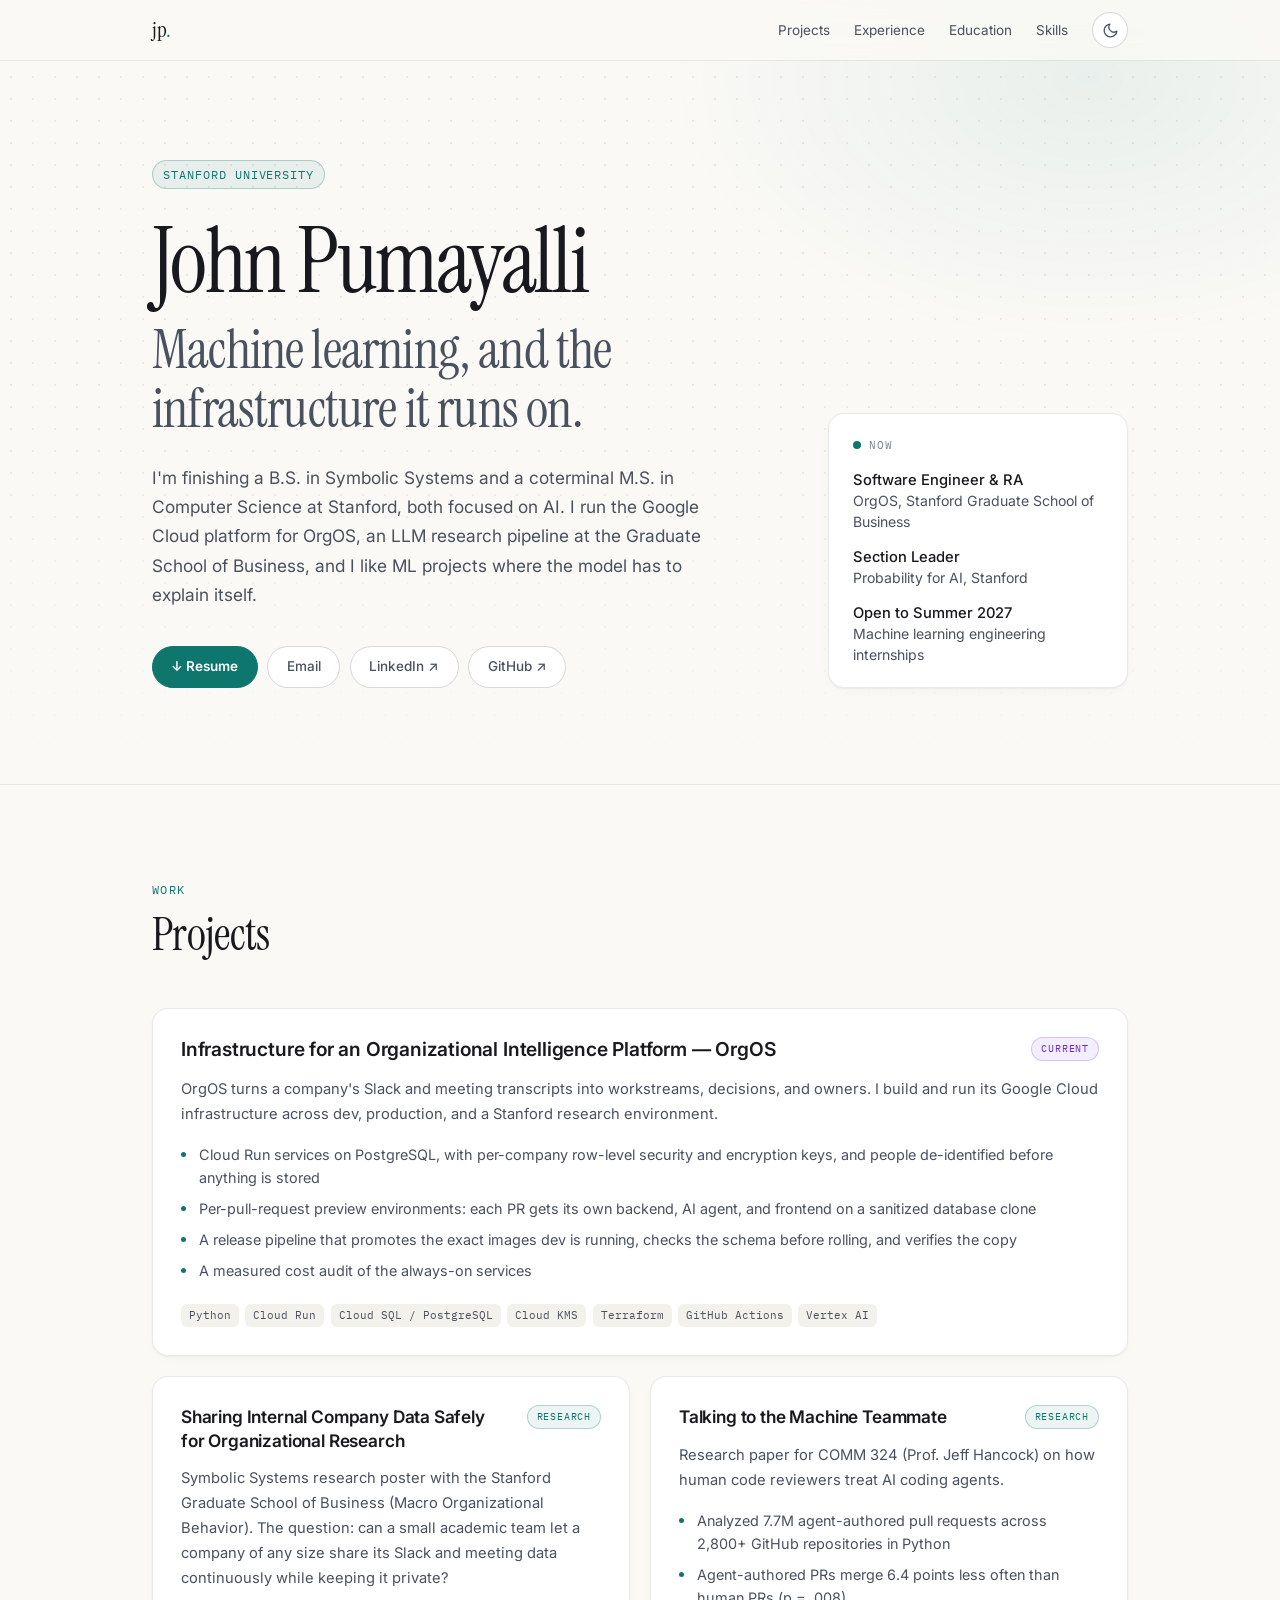
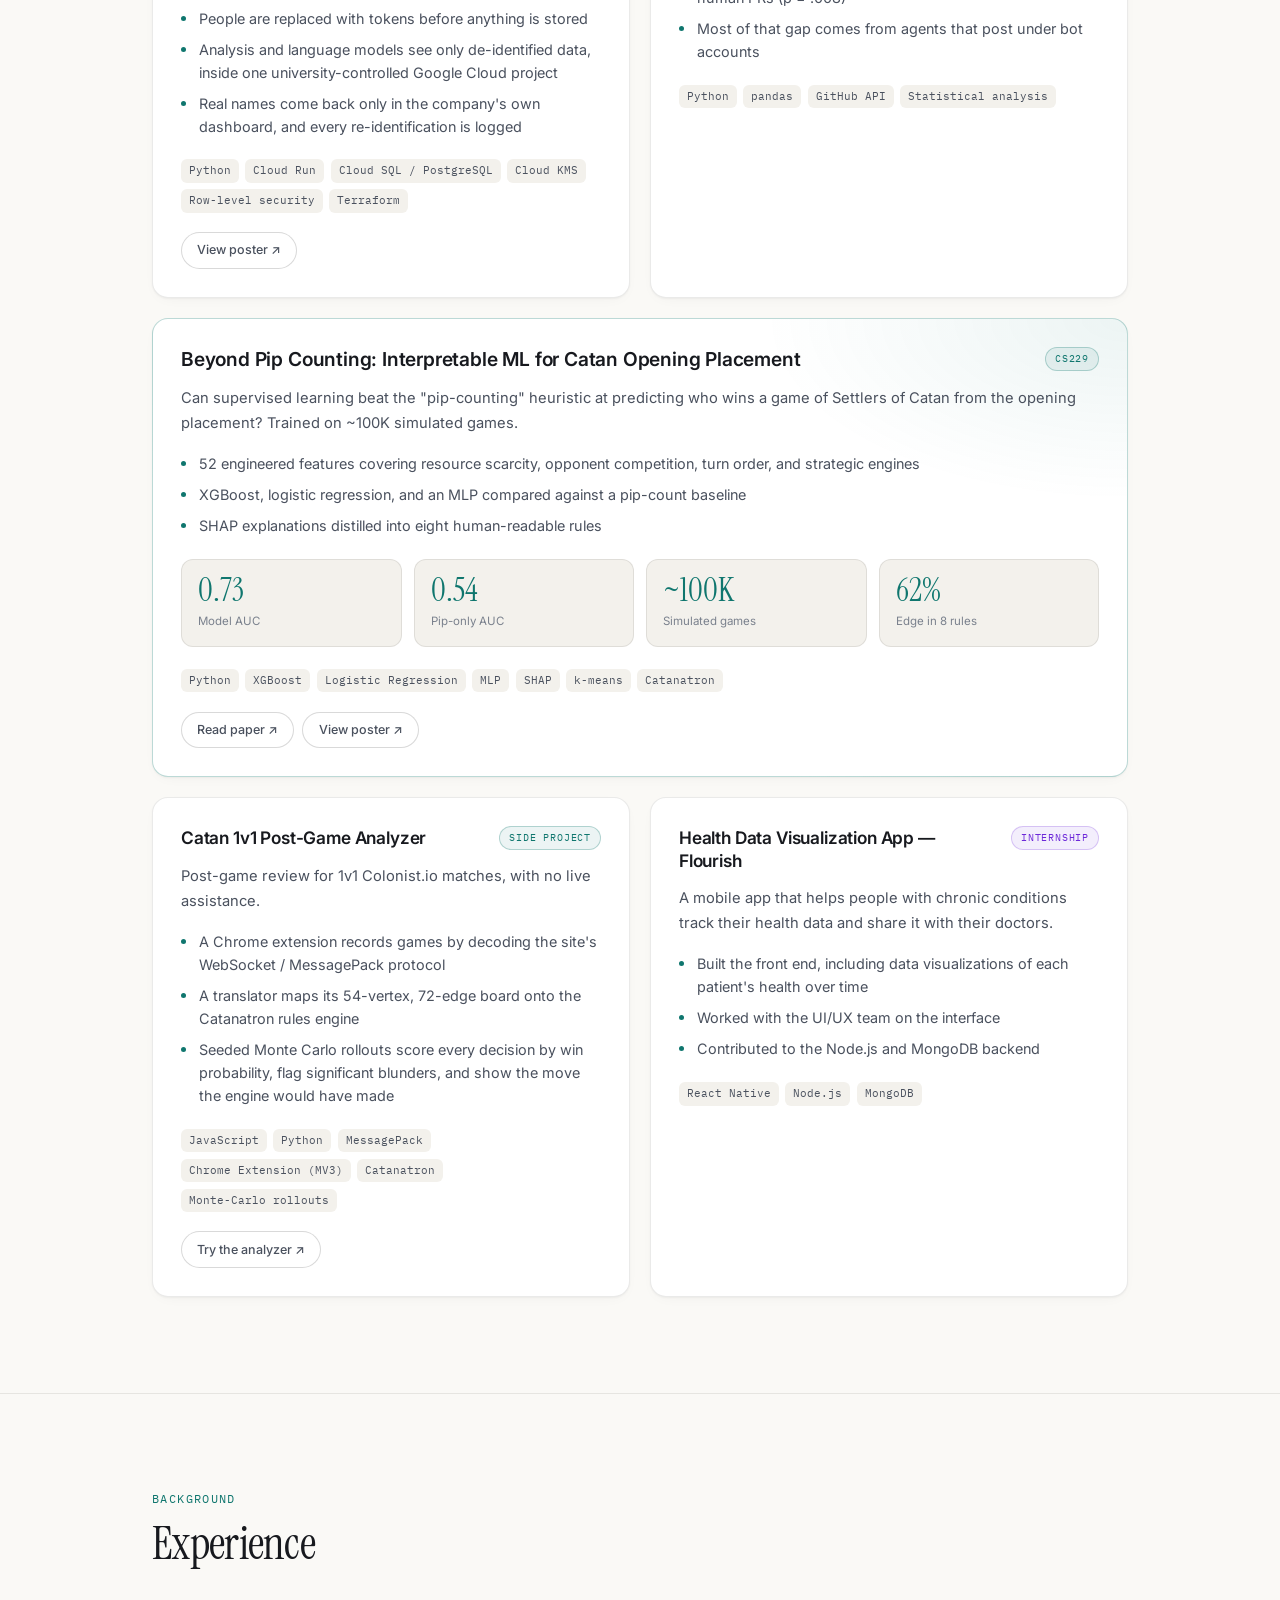
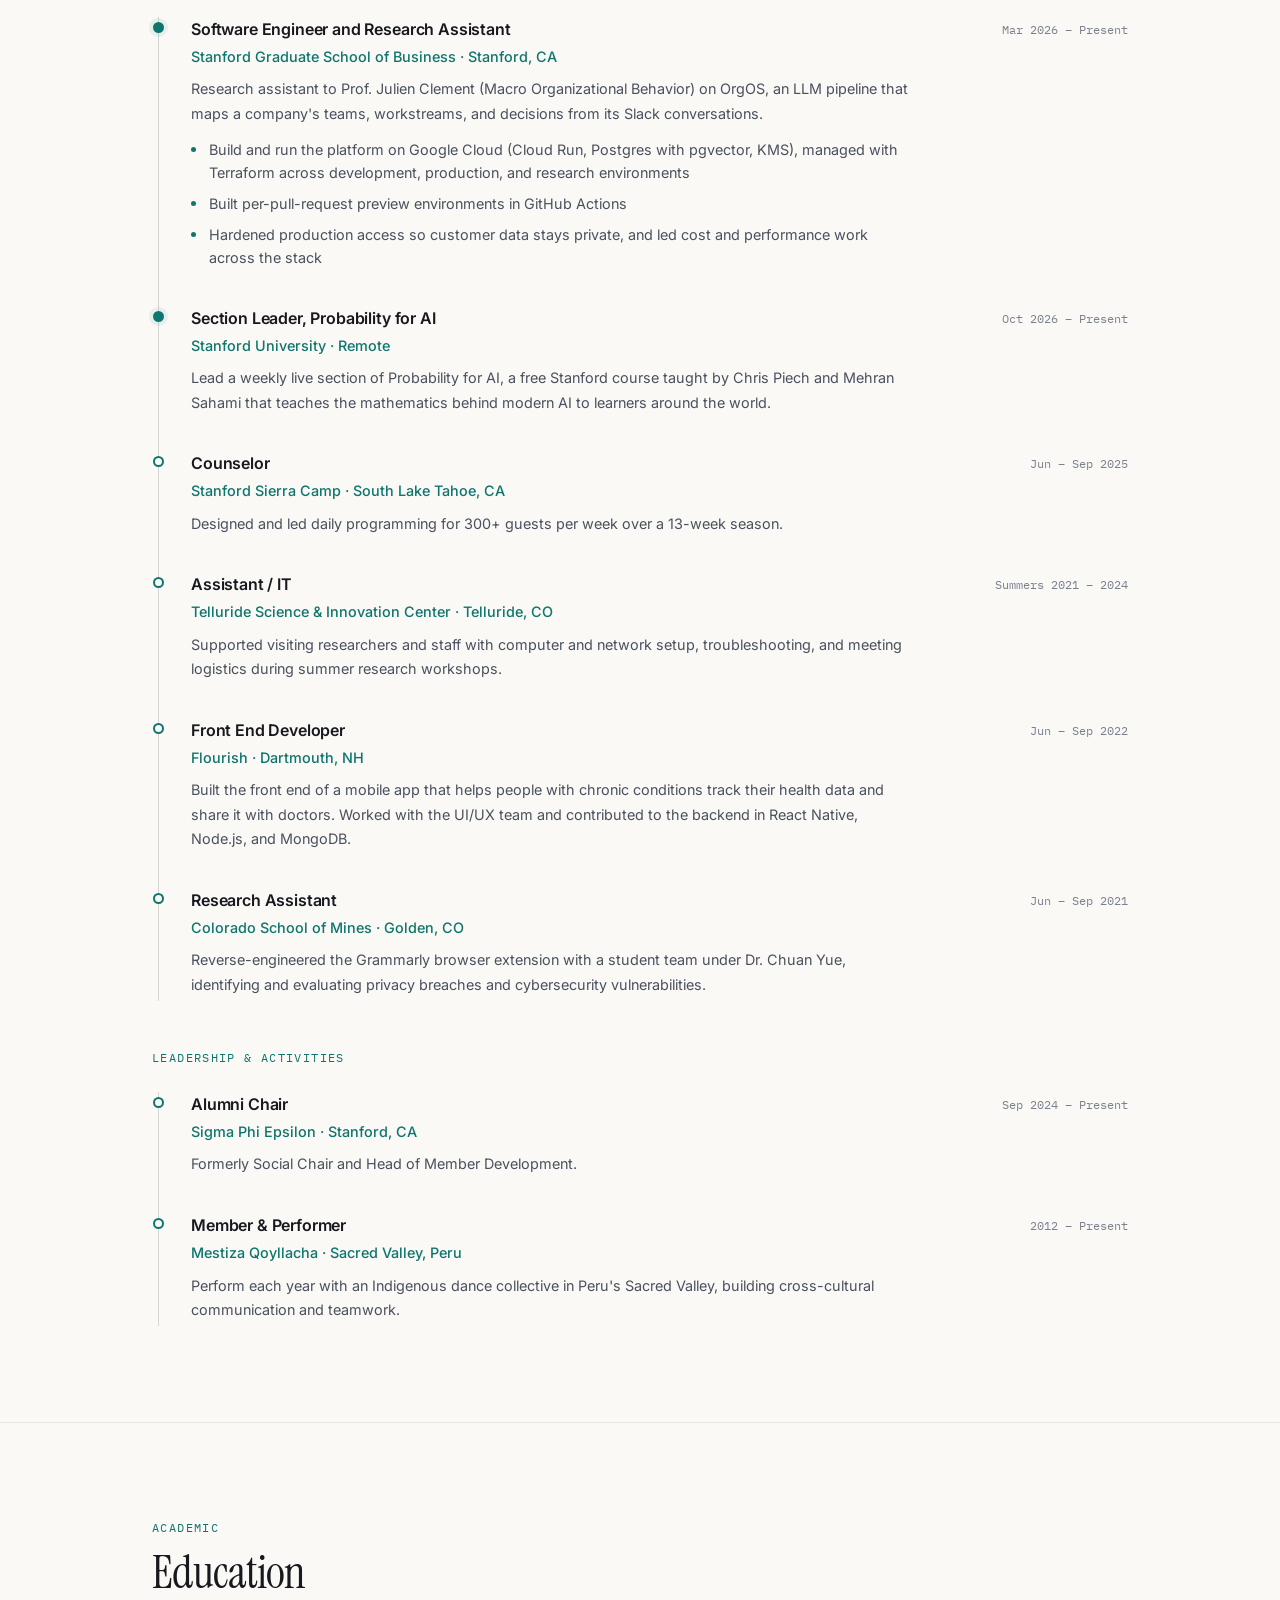
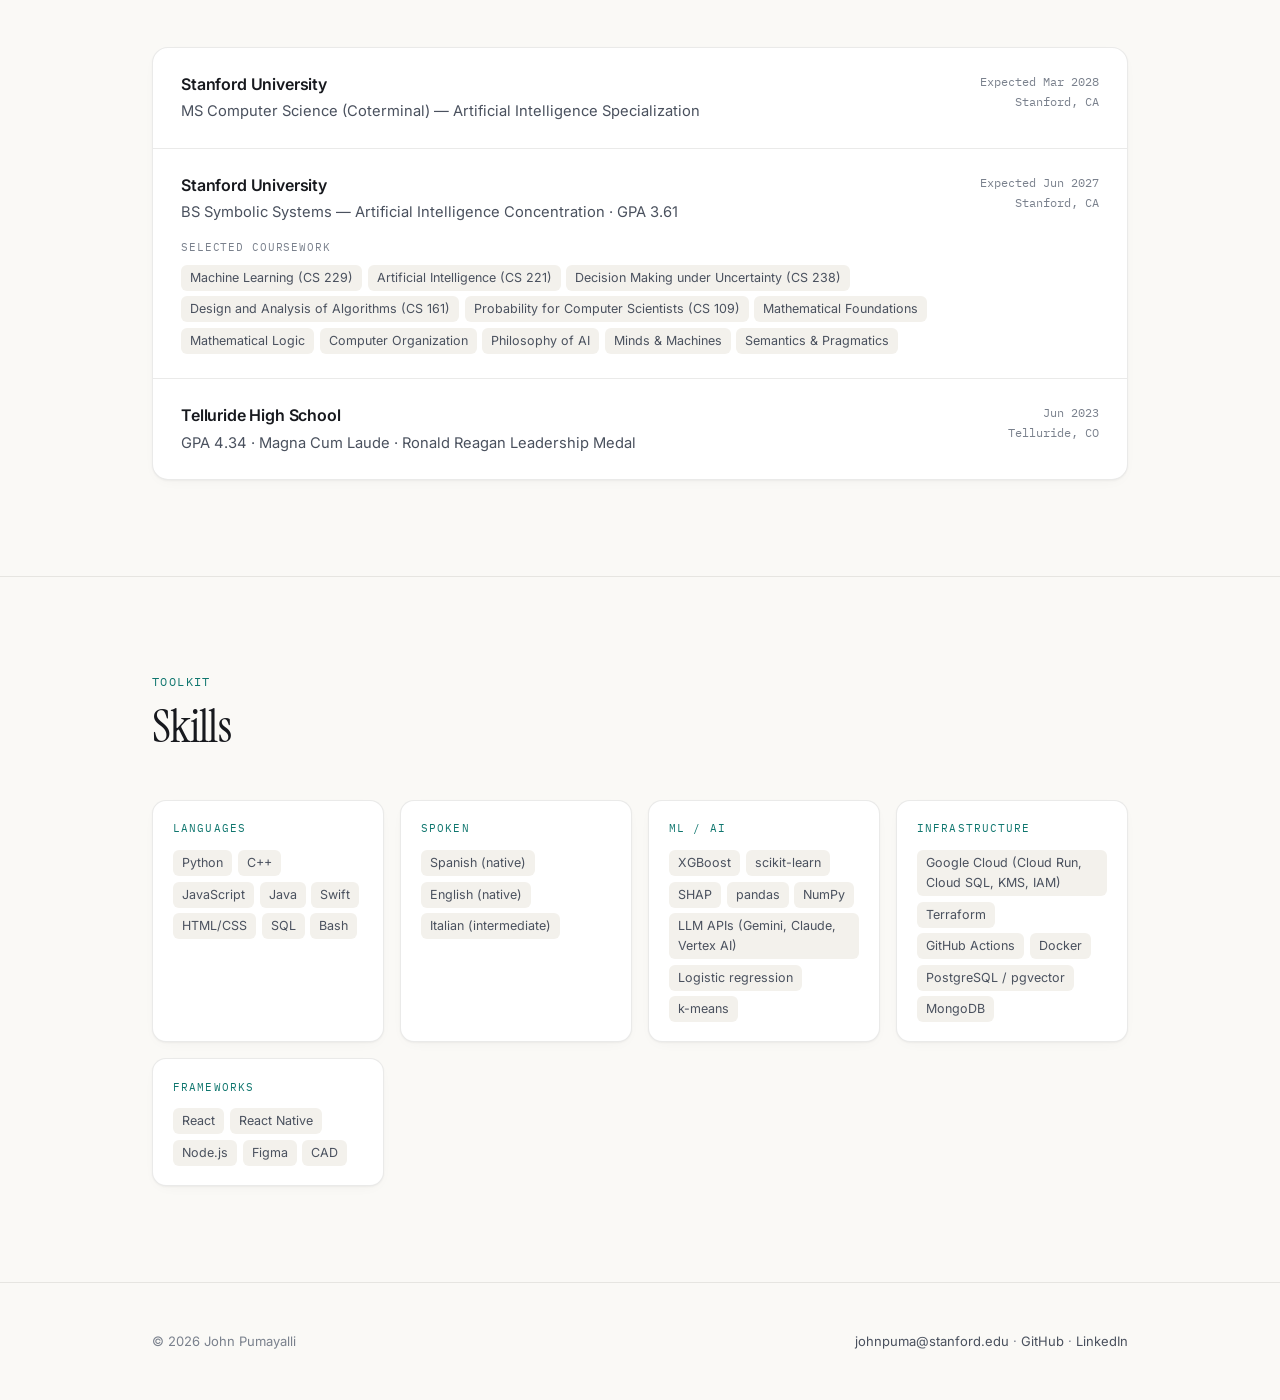
==== commit 4b675470: "Site: plainer copy, cards broken into summary + bullets - Hero: drop the "edge of systems and intell" ====
--- a/index.html
+++ b/index.html
@@ -352,6 +352,25 @@
       color: var(--text-3);
     }
 
+    .points {
+      list-style: none;
+      display: grid; gap: 0.5rem;
+      margin: -0.35rem 0 1.35rem;
+    }
+    .points li {
+      position: relative;
+      padding-left: 1.1rem;
+      font-size: 0.9rem;
+      color: var(--text-2);
+      line-height: 1.6;
+    }
+    .points li::before {
+      content: ""; position: absolute; left: 0; top: 0.62em;
+      width: 5px; height: 5px; border-radius: 50%;
+      background: var(--accent);
+    }
+    .exp-item .points { grid-column: 1 / -1; margin: 0.6rem 0 0; max-width: 720px; }
+
     .tech-list { display: flex; flex-wrap: wrap; gap: 0.4rem; margin-bottom: 1.2rem; }
     .project-card .tech-list:last-child { margin-bottom: 0; }
     .tech-chip {
@@ -408,12 +427,15 @@
       font-family: var(--mono); font-size: 12px; color: var(--text-3);
       text-align: right; white-space: nowrap; line-height: 1.7;
     }
-    .edu-courses {
-      font-size: 0.86rem;
-      color: var(--text-3);
-      margin-top: 0.6rem;
-      line-height: 1.7;
-      max-width: 680px;
+    .edu-courses { margin-top: 0.9rem; }
+    .edu-courses-label {
+      font-family: var(--mono); font-size: 11px; letter-spacing: 0.08em;
+      text-transform: uppercase; color: var(--text-3); margin-bottom: 0.5rem;
+    }
+    .course-list { display: flex; flex-wrap: wrap; gap: 0.35rem; list-style: none; }
+    .course-list li {
+      font-size: 12.5px; color: var(--text-2);
+      background: var(--surface-2); border-radius: 6px; padding: 3px 9px;
     }
 
     /* ── SKILLS ── */
@@ -509,10 +531,10 @@
 <section id="hero">
   <div class="container hero-grid">
     <div>
-      <p class="hero-eyebrow">CS + AI @ Stanford</p>
-      <h1><strong>John Pumayalli</strong>Building at the edge of<br><em>systems</em> and <em>intelligence</em>.</h1>
+      <p class="hero-eyebrow">Stanford University</p>
+      <h1><strong>John Pumayalli</strong>Machine learning, and the<br>infrastructure it runs on.</h1>
       <p class="hero-sub">
-        Stanford coterminal student (BS Symbolic Systems, AI concentration; MS Computer Science, AI specialization) — writing code that thinks, models that explain themselves, and infrastructure that holds it all together.
+        I'm finishing a B.S. in Symbolic Systems and a coterminal M.S. in Computer Science at Stanford, both focused on AI. I run the Google Cloud platform for OrgOS, an LLM research pipeline at the Graduate School of Business, and I like ML projects where the model has to explain itself.
       </p>
       <div class="hero-links">
         <a class="btn btn-primary" href="John_Pumayalli_Resume.pdf" download>↓ Resume</a>
@@ -547,8 +569,14 @@
           <span class="project-tag tag-work">Current</span>
         </div>
         <p class="project-desc">
-          OrgOS reads a company's Slack and meeting transcripts and turns them into workstreams, decisions and owners. I build and run its Google Cloud infrastructure across dev, production and a Stanford research environment: Cloud Run services, a PostgreSQL store with per-company row-level security, per-company encryption keys, and de-identification before anything is stored. I also built per-pull-request preview environments, where each PR runs its own backend, AI agent and frontend on an isolated, sanitized database clone; the release pipeline, which promotes the exact images dev is running, checks the schema before rolling, and verifies the copy; and led a measured cost audit of the always-on services.
+          OrgOS turns a company's Slack and meeting transcripts into workstreams, decisions, and owners. I build and run its Google Cloud infrastructure across dev, production, and a Stanford research environment.
         </p>
+        <ul class="points">
+          <li>Cloud Run services on PostgreSQL, with per-company row-level security and encryption keys, and people de-identified before anything is stored</li>
+          <li>Per-pull-request preview environments: each PR gets its own backend, AI agent, and frontend on a sanitized database clone</li>
+          <li>A release pipeline that promotes the exact images dev is running, checks the schema before rolling, and verifies the copy</li>
+          <li>A measured cost audit of the always-on services</li>
+        </ul>
         <div class="tech-list">
           <span class="tech-chip">Python</span>
           <span class="tech-chip">Cloud Run</span>
@@ -567,8 +595,13 @@
           <span class="project-tag tag-featured">Research</span>
         </div>
         <p class="project-desc">
-          Symbolic Systems research poster, with the Stanford Graduate School of Business (Macro Organizational Behavior). Asks whether a small academic team can build a platform that lets a company of any size share its Slack and meeting data continuously while keeping it private. People are replaced with tokens before anything is stored, analysis and language models run only on de-identified data inside one university-controlled Google Cloud project, and real names come back only in the company's own dashboard, with every re-identification logged.
+          Symbolic Systems research poster with the Stanford Graduate School of Business (Macro Organizational Behavior). The question: can a small academic team let a company of any size share its Slack and meeting data continuously while keeping it private?
         </p>
+        <ul class="points">
+          <li>People are replaced with tokens before anything is stored</li>
+          <li>Analysis and language models see only de-identified data, inside one university-controlled Google Cloud project</li>
+          <li>Real names come back only in the company's own dashboard, and every re-identification is logged</li>
+        </ul>
         <div class="tech-list">
           <span class="tech-chip">Python</span>
           <span class="tech-chip">Cloud Run</span>
@@ -589,8 +622,13 @@
           <span class="project-tag tag-featured">Research</span>
         </div>
         <p class="project-desc">
-          Research paper for COMM 324 with Prof. Jeff Hancock on how human code reviewers treat AI coding agents. Analyzed 7.7M agent-authored pull requests across 2,800+ GitHub repositories in Python. Agent-authored PRs merge 6.4 points less often than human PRs (p = .008), and most of that gap comes from agents that post under bot accounts.
+          Research paper for COMM 324 (Prof. Jeff Hancock) on how human code reviewers treat AI coding agents.
         </p>
+        <ul class="points">
+          <li>Analyzed 7.7M agent-authored pull requests across 2,800+ GitHub repositories in Python</li>
+          <li>Agent-authored PRs merge 6.4 points less often than human PRs (p = .008)</li>
+          <li>Most of that gap comes from agents that post under bot accounts</li>
+        </ul>
         <div class="tech-list">
           <span class="tech-chip">Python</span>
           <span class="tech-chip">pandas</span>
@@ -606,8 +644,13 @@
           <span class="project-tag tag-featured">CS229</span>
         </div>
         <p class="project-desc">
-          Investigated whether supervised learning can beat the dominant "pip-counting" heuristic for predicting Settlers of Catan win outcomes, using ~100K simulated games. Engineered 52 features across resource scarcity, opponent competition, turn order, and strategic engines — then distilled XGBoost predictions into eight human-readable rules that recover 62% of the model's edge.
+          Can supervised learning beat the "pip-counting" heuristic at predicting who wins a game of Settlers of Catan from the opening placement? Trained on ~100K simulated games.
         </p>
+        <ul class="points">
+          <li>52 engineered features covering resource scarcity, opponent competition, turn order, and strategic engines</li>
+          <li>XGBoost, logistic regression, and an MLP compared against a pip-count baseline</li>
+          <li>SHAP explanations distilled into eight human-readable rules</li>
+        </ul>
         <div class="stat-row">
           <div class="stat-pill">
             <span class="stat-value">0.73</span>
@@ -648,8 +691,13 @@
           <span class="project-tag tag-featured">Side project</span>
         </div>
         <p class="project-desc">
-          A Chrome extension records 1v1 games by decoding Colonist.io's real-time WebSocket / MessagePack protocol, and a translator maps its 54-vertex, 72-edge board onto the Catanatron rules engine. The analyzer then replays the match and scores every decision by win probability using seeded Monte-Carlo rollouts, flagging statistically significant blunders and showing the move the engine would have made instead. Post-game only, with no live assistance.
+          Post-game review for 1v1 Colonist.io matches, with no live assistance.
         </p>
+        <ul class="points">
+          <li>A Chrome extension records games by decoding the site's WebSocket / MessagePack protocol</li>
+          <li>A translator maps its 54-vertex, 72-edge board onto the Catanatron rules engine</li>
+          <li>Seeded Monte Carlo rollouts score every decision by win probability, flag significant blunders, and show the move the engine would have made</li>
+        </ul>
         <div class="tech-list">
           <span class="tech-chip">JavaScript</span>
           <span class="tech-chip">Python</span>
@@ -670,8 +718,13 @@
           <span class="project-tag tag-work">Internship</span>
         </div>
         <p class="project-desc">
-          Built the front end of a mobile app that helps people with chronic conditions track their health data and share it with doctors, using data visualization and machine learning. Worked with the UI/UX team on the interface and contributed to the backend.
+          A mobile app that helps people with chronic conditions track their health data and share it with their doctors.
         </p>
+        <ul class="points">
+          <li>Built the front end, including data visualizations of each patient's health over time</li>
+          <li>Worked with the UI/UX team on the interface</li>
+          <li>Contributed to the Node.js and MongoDB backend</li>
+        </ul>
         <div class="tech-list">
           <span class="tech-chip">React Native</span>
           <span class="tech-chip">Node.js</span>
@@ -694,7 +747,12 @@
       <div class="exp-role">Software Engineer and Research Assistant</div>
       <div class="exp-date">Mar 2026 – Present</div>
       <div class="exp-org">Stanford Graduate School of Business · Stanford, CA</div>
-      <div class="exp-desc">Software engineer and research assistant to Prof. Julien Clement (Macro Organizational Behavior) on OrgOS, an LLM pipeline that maps a company's teams, workstreams, and decisions from its Slack conversations. Build and run the platform on Google Cloud (Cloud Run, Postgres with pgvector, KMS), managed with Terraform across development, production, and research environments; built per-pull-request preview environments in GitHub Actions; hardened production access so customer data stays private; and led cost and performance work across the stack.</div>
+      <div class="exp-desc">Research assistant to Prof. Julien Clement (Macro Organizational Behavior) on OrgOS, an LLM pipeline that maps a company's teams, workstreams, and decisions from its Slack conversations.</div>
+      <ul class="points">
+        <li>Build and run the platform on Google Cloud (Cloud Run, Postgres with pgvector, KMS), managed with Terraform across development, production, and research environments</li>
+        <li>Built per-pull-request preview environments in GitHub Actions</li>
+        <li>Hardened production access so customer data stays private, and led cost and performance work across the stack</li>
+      </ul>
     </div>
 
     <div class="exp-item current">
@@ -715,7 +773,7 @@
       <div class="exp-role">Assistant / IT</div>
       <div class="exp-date">Summers 2021 – 2024</div>
       <div class="exp-org">Telluride Science &amp; Innovation Center · Telluride, CO</div>
-      <div class="exp-desc">Supported visiting researchers and staff with computer and network setup, troubleshooting, and meeting logistics during summer research workshops, and attended interdisciplinary workshops led by leading scientists.</div>
+      <div class="exp-desc">Supported visiting researchers and staff with computer and network setup, troubleshooting, and meeting logistics during summer research workshops.</div>
     </div>
 
     <div class="exp-item">
@@ -776,7 +834,20 @@
         <div class="edu-school">Stanford University</div>
         <div class="edu-degree">BS Symbolic Systems — Artificial Intelligence Concentration · GPA 3.61</div>
         <div class="edu-courses">
-          Selected coursework: Machine Learning (CS 229) · Artificial Intelligence (CS 221) · Decision Making under Uncertainty (CS 238) · Design and Analysis of Algorithms (CS 161) · Probability for Computer Scientists (CS 109) · Mathematical Foundations · Mathematical Logic · Computer Organization · Philosophy of AI · Minds &amp; Machines · Semantics &amp; Pragmatics
+          <p class="edu-courses-label">Selected coursework</p>
+          <ul class="course-list">
+            <li>Machine Learning (CS 229)</li>
+            <li>Artificial Intelligence (CS 221)</li>
+            <li>Decision Making under Uncertainty (CS 238)</li>
+            <li>Design and Analysis of Algorithms (CS 161)</li>
+            <li>Probability for Computer Scientists (CS 109)</li>
+            <li>Mathematical Foundations</li>
+            <li>Mathematical Logic</li>
+            <li>Computer Organization</li>
+            <li>Philosophy of AI</li>
+            <li>Minds &amp; Machines</li>
+            <li>Semantics &amp; Pragmatics</li>
+          </ul>
         </div>
       </div>
       <div class="edu-meta">Expected Jun 2027<br>Stanford, CA</div>
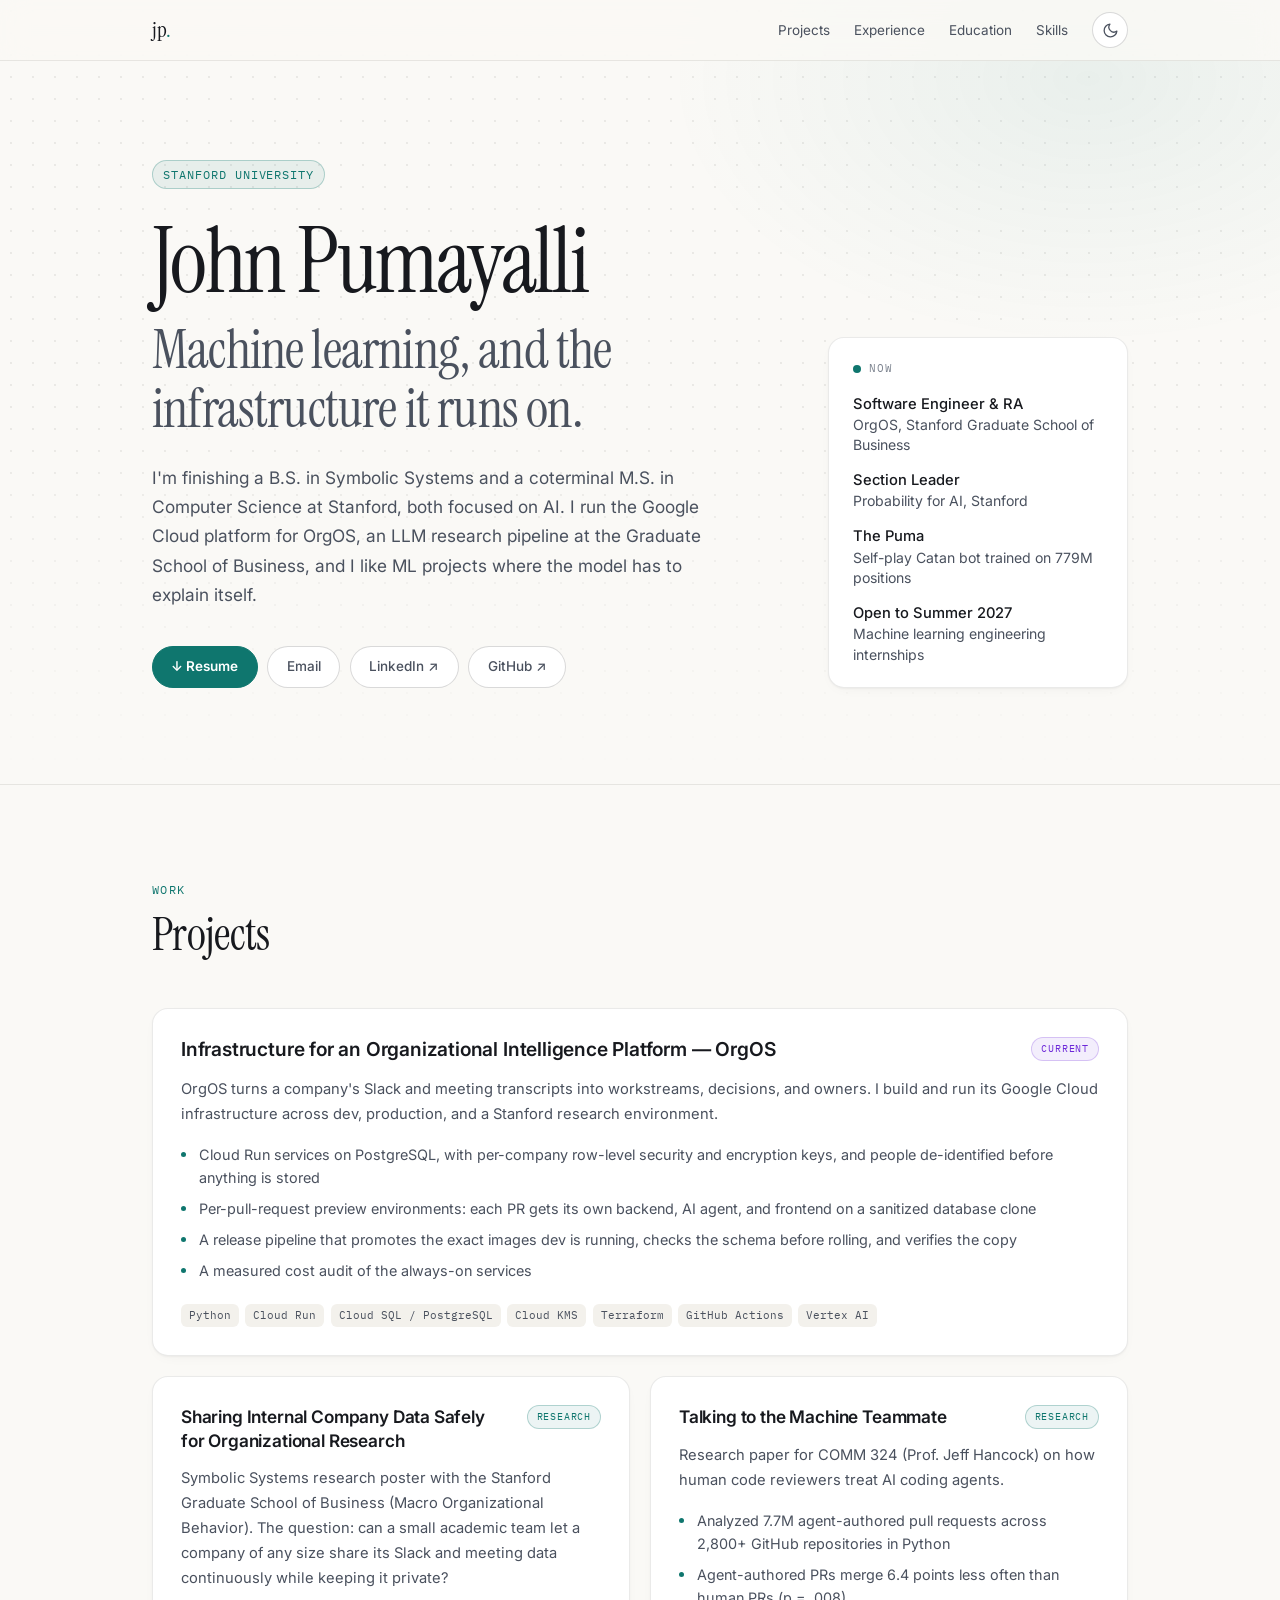
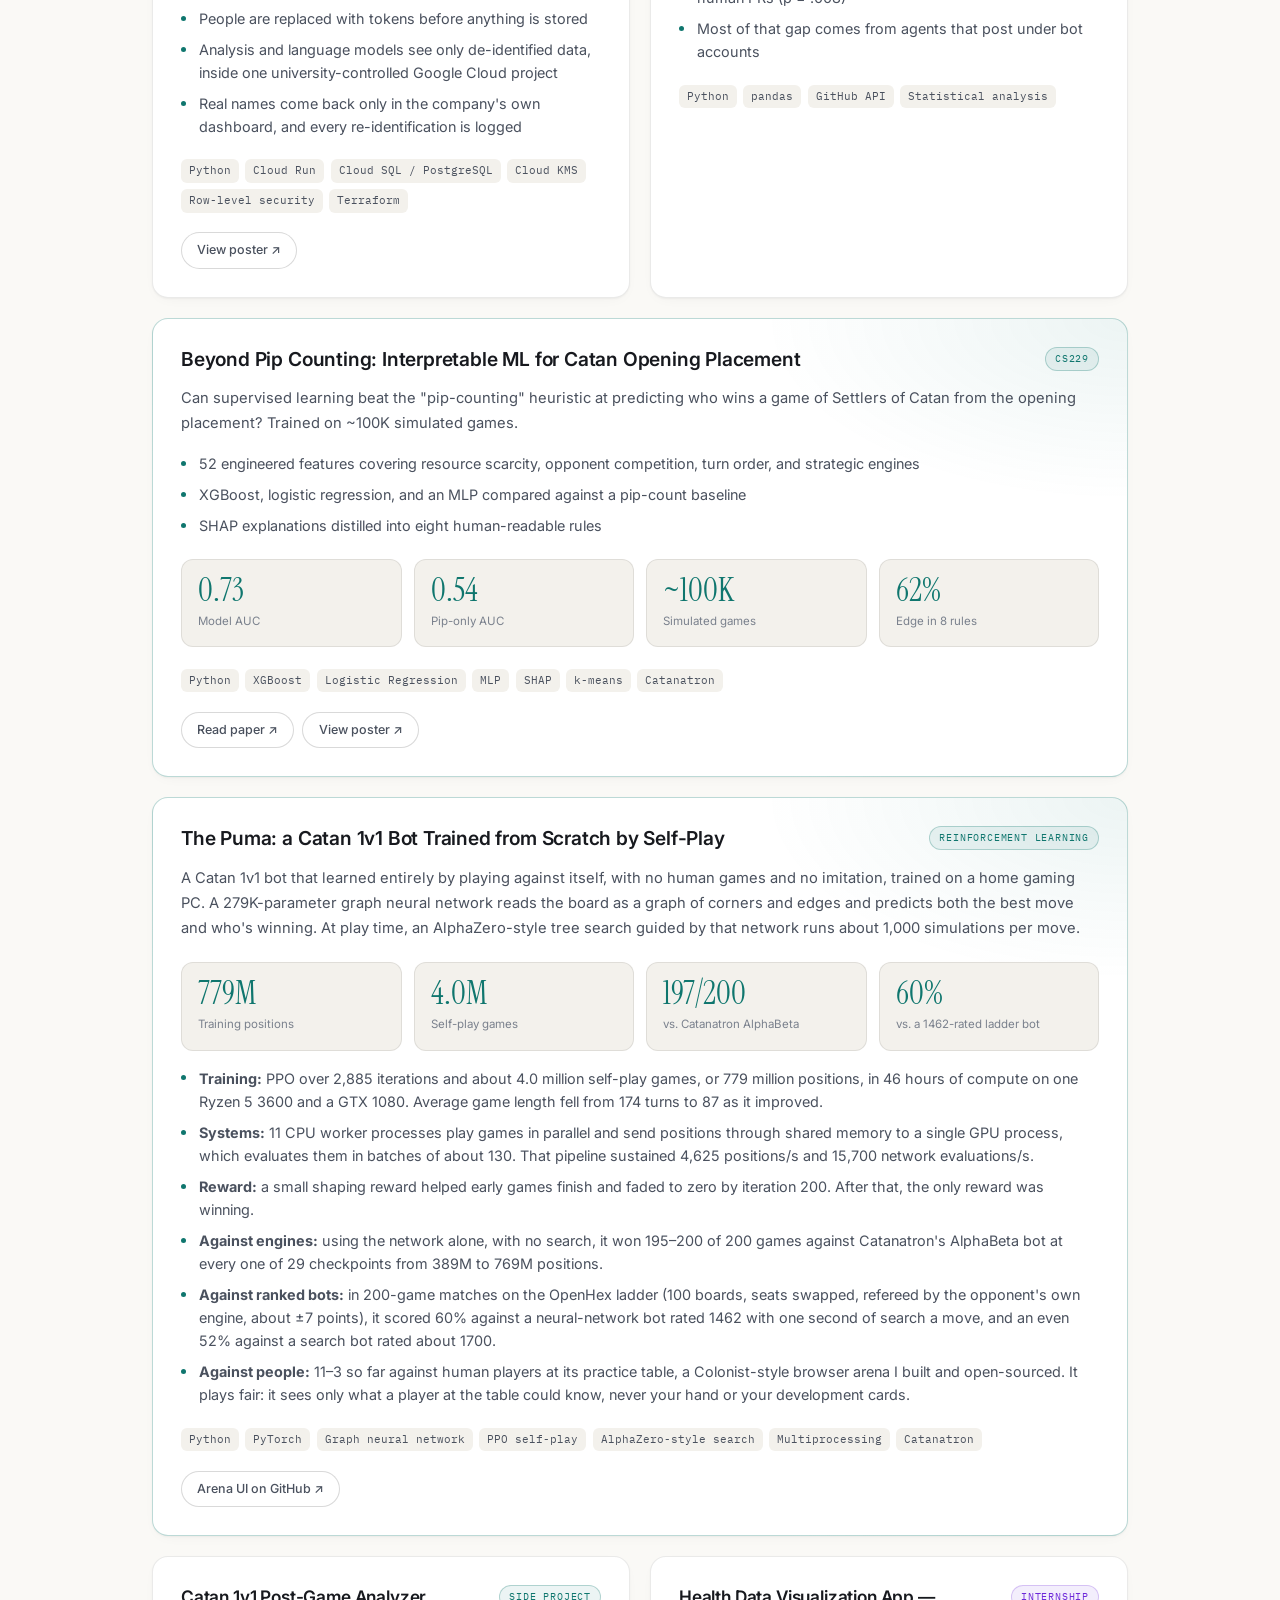
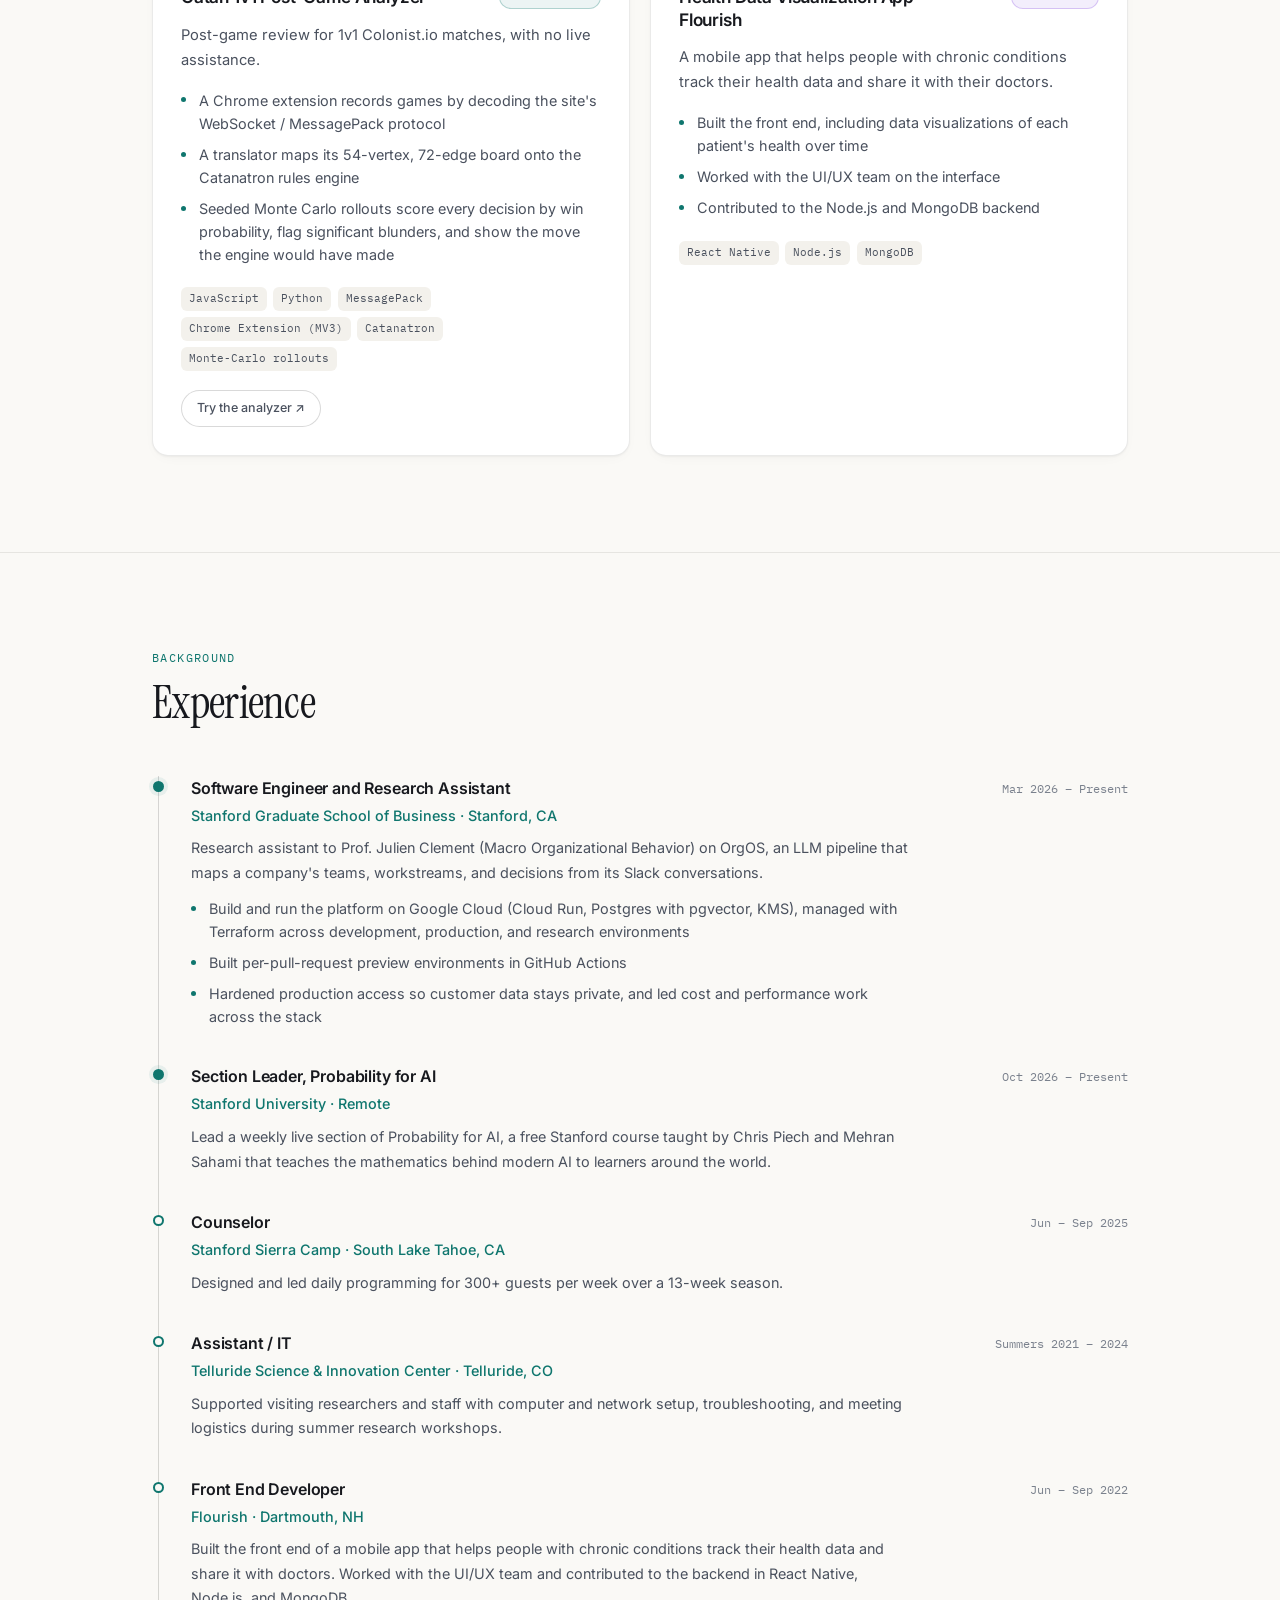
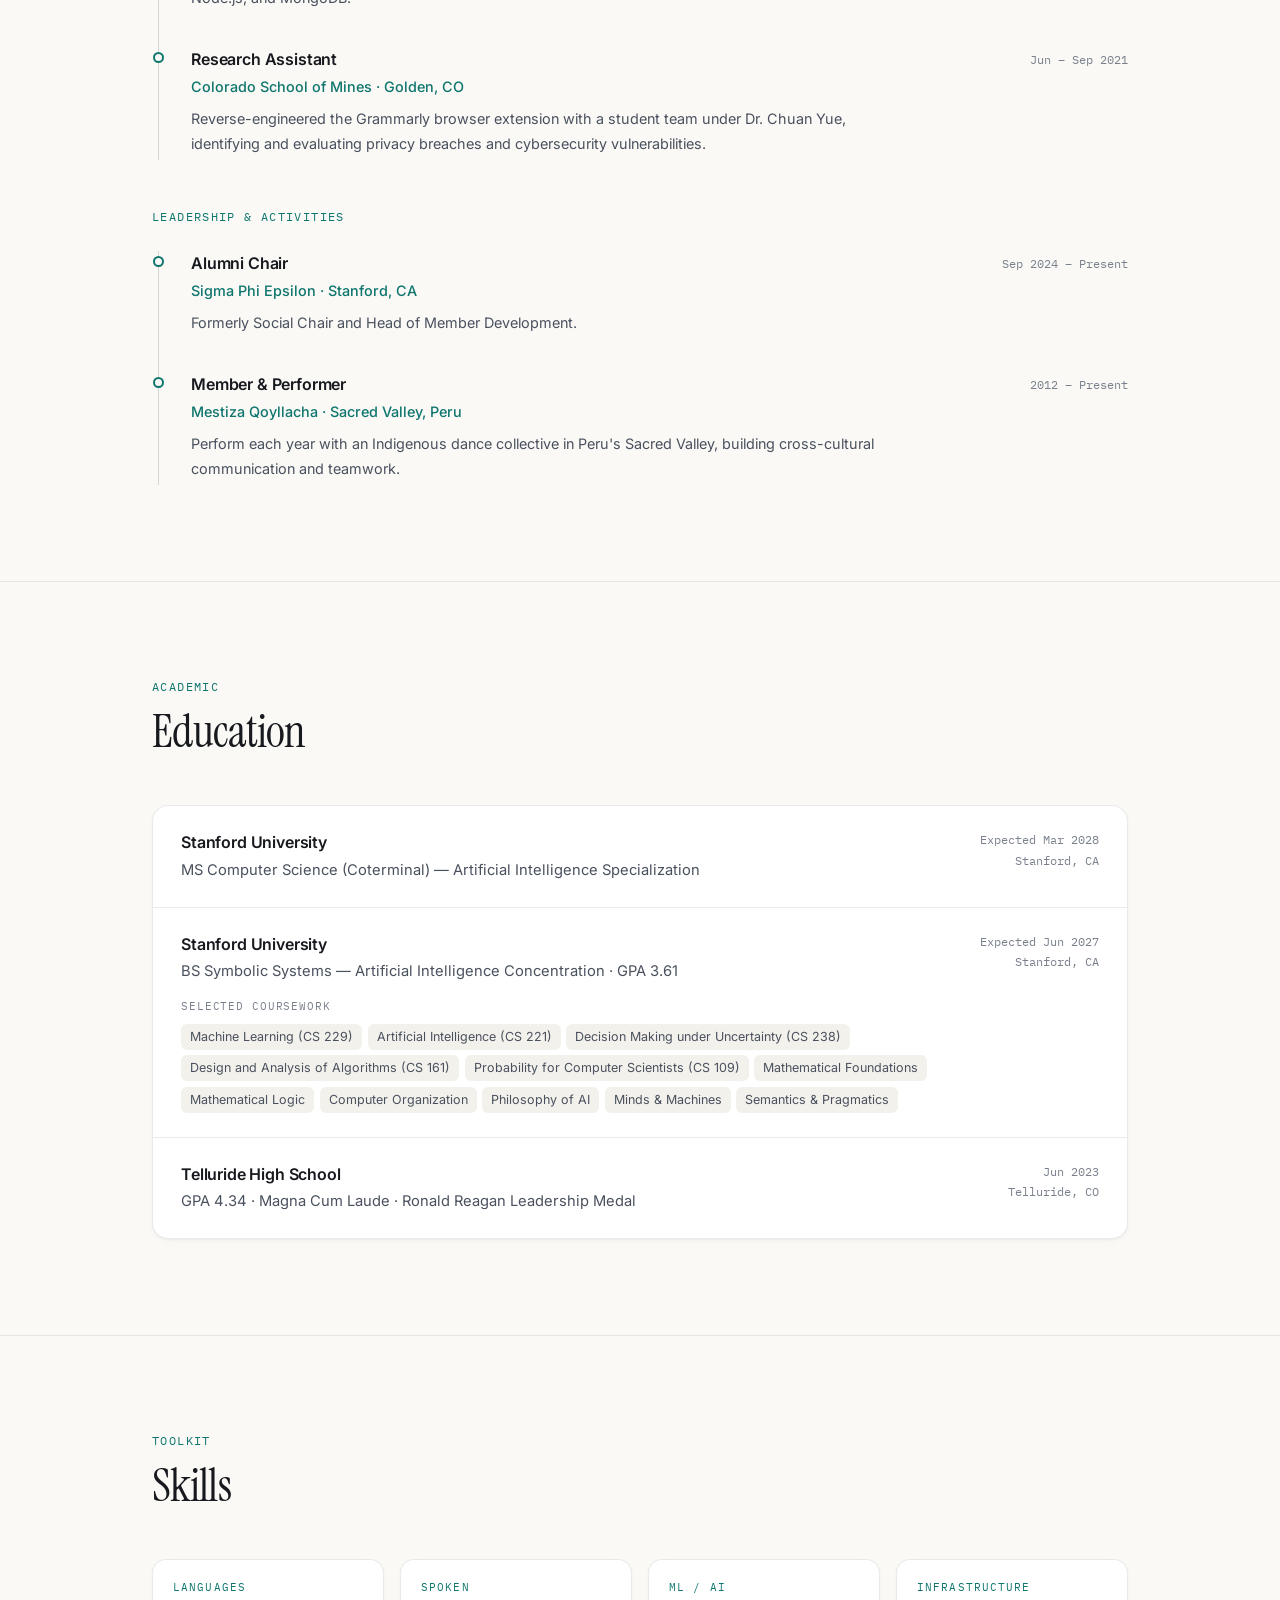
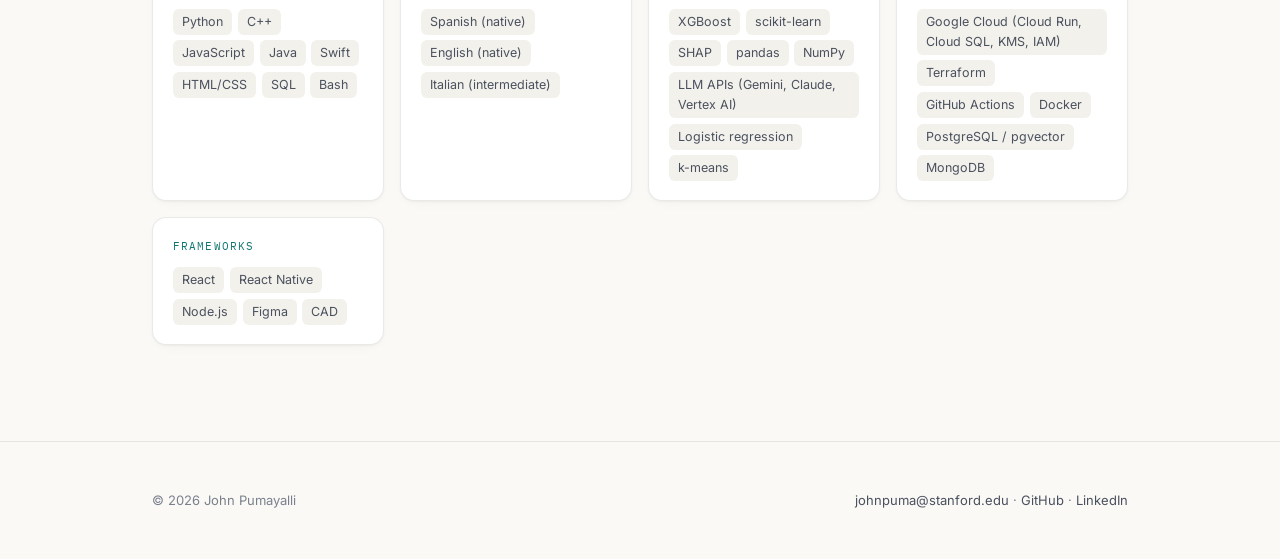
==== commit d7ec5068: "Projects: The Puma, a self-play Catan 1v1 bot Full-width card with the measured numbers from the tra" ====
--- a/index.html
+++ b/index.html
@@ -548,6 +548,7 @@
       <ul class="now-list">
         <li><strong>Software Engineer &amp; RA</strong>OrgOS, Stanford Graduate School of Business</li>
         <li><strong>Section Leader</strong>Probability for AI, Stanford</li>
+        <li><strong>The Puma</strong>Self-play Catan bot trained on 779M positions</li>
         <li><strong>Open to Summer 2027</strong>Machine learning engineering internships</li>
       </ul>
     </aside>
@@ -684,6 +685,55 @@
         </div>
       </div>
 
+      <!-- The Puma: self-play Catan bot -->
+      <div class="project-card featured wide">
+        <div class="project-header">
+          <span class="project-title">The Puma: a Catan 1v1 Bot Trained from Scratch by Self-Play</span>
+          <span class="project-tag tag-featured">Reinforcement learning</span>
+        </div>
+        <p class="project-desc">
+          A Catan 1v1 bot that learned entirely by playing against itself, with no human games and no imitation, trained on a home gaming PC. A 279K-parameter graph neural network reads the board as a graph of corners and edges and predicts both the best move and who's winning. At play time, an AlphaZero-style tree search guided by that network runs about 1,000 simulations per move.
+        </p>
+        <div class="stat-row">
+          <div class="stat-pill">
+            <span class="stat-value">779M</span>
+            <span class="stat-label">Training positions</span>
+          </div>
+          <div class="stat-pill">
+            <span class="stat-value">4.0M</span>
+            <span class="stat-label">Self-play games</span>
+          </div>
+          <div class="stat-pill">
+            <span class="stat-value">197/200</span>
+            <span class="stat-label">vs. Catanatron AlphaBeta</span>
+          </div>
+          <div class="stat-pill">
+            <span class="stat-value">60%</span>
+            <span class="stat-label">vs. a 1462-rated ladder bot</span>
+          </div>
+        </div>
+        <ul class="points">
+          <li><strong>Training:</strong> PPO over 2,885 iterations and about 4.0 million self-play games, or 779 million positions, in 46 hours of compute on one Ryzen 5 3600 and a GTX 1080. Average game length fell from 174 turns to 87 as it improved.</li>
+          <li><strong>Systems:</strong> 11 CPU worker processes play games in parallel and send positions through shared memory to a single GPU process, which evaluates them in batches of about 130. That pipeline sustained 4,625 positions/s and 15,700 network evaluations/s.</li>
+          <li><strong>Reward:</strong> a small shaping reward helped early games finish and faded to zero by iteration 200. After that, the only reward was winning.</li>
+          <li><strong>Against engines:</strong> using the network alone, with no search, it won 195–200 of 200 games against Catanatron's AlphaBeta bot at every one of 29 checkpoints from 389M to 769M positions.</li>
+          <li><strong>Against ranked bots:</strong> in 200-game matches on the OpenHex ladder (100 boards, seats swapped, refereed by the opponent's own engine, about ±7 points), it scored 60% against a neural-network bot rated 1462 with one second of search a move, and an even 52% against a search bot rated about 1700.</li>
+          <li><strong>Against people:</strong> 11–3 so far against human players at its practice table, a Colonist-style browser arena I built and open-sourced. It plays fair: it sees only what a player at the table could know, never your hand or your development cards.</li>
+        </ul>
+        <div class="tech-list">
+          <span class="tech-chip">Python</span>
+          <span class="tech-chip">PyTorch</span>
+          <span class="tech-chip">Graph neural network</span>
+          <span class="tech-chip">PPO self-play</span>
+          <span class="tech-chip">AlphaZero-style search</span>
+          <span class="tech-chip">Multiprocessing</span>
+          <span class="tech-chip">Catanatron</span>
+        </div>
+        <div class="project-links">
+          <a class="btn btn-ghost" href="https://github.com/johngpuma/catan-1v1-arena" target="_blank" rel="noopener">Arena UI on GitHub ↗</a>
+        </div>
+      </div>
+
       <!-- Catan 1v1 analyzer -->
       <div class="project-card">
         <div class="project-header">
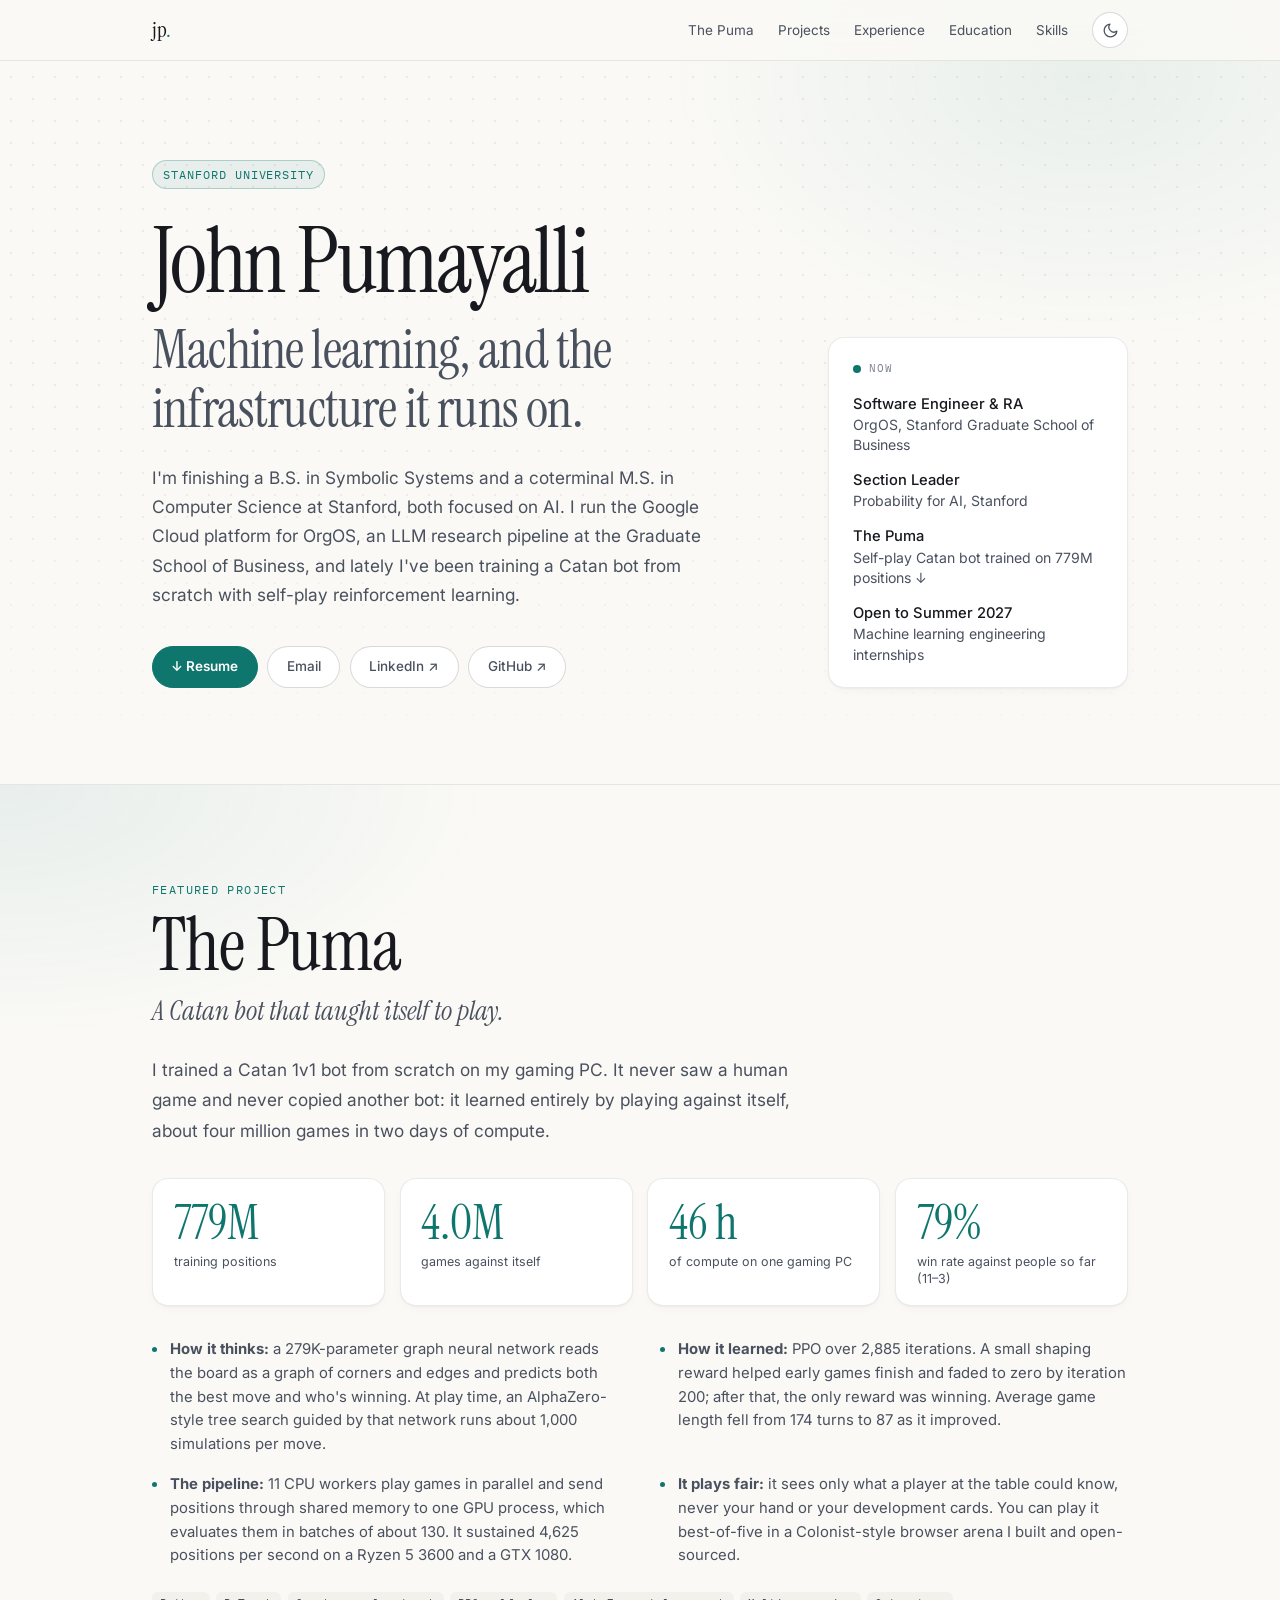
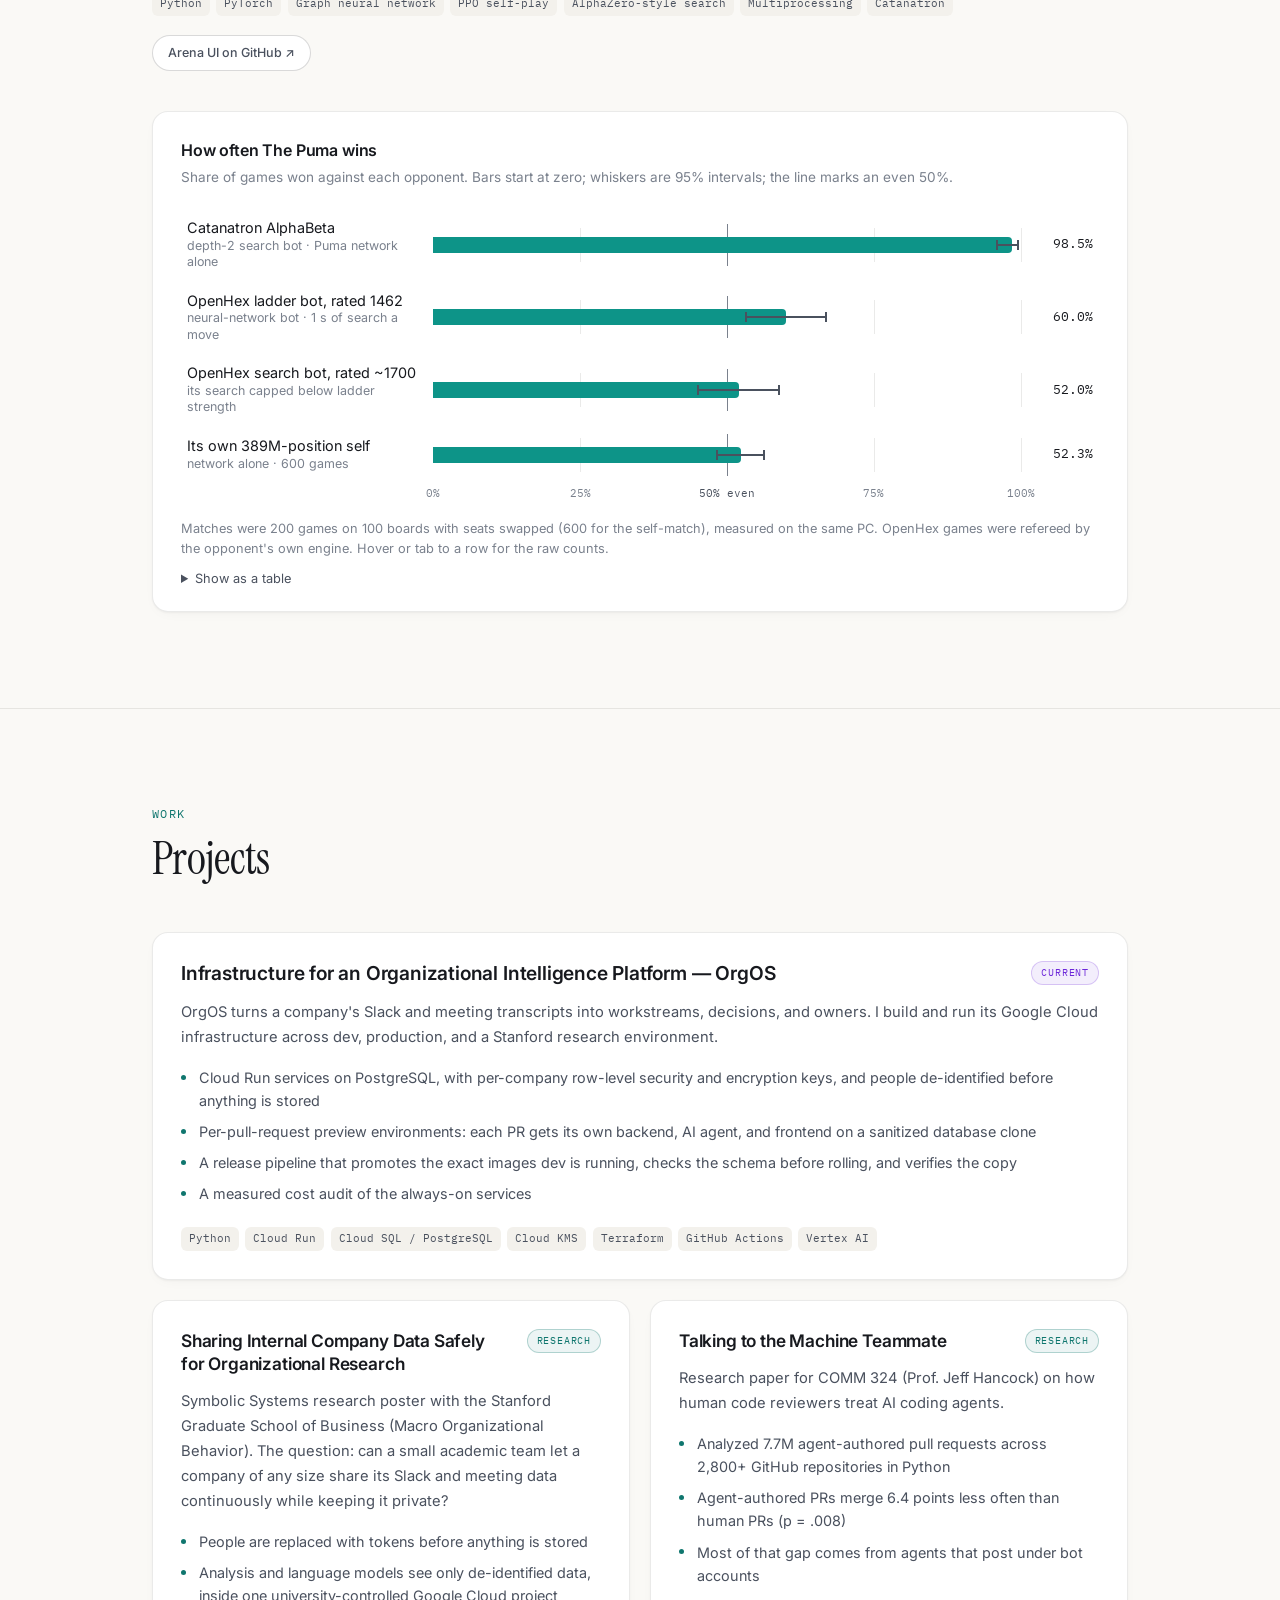
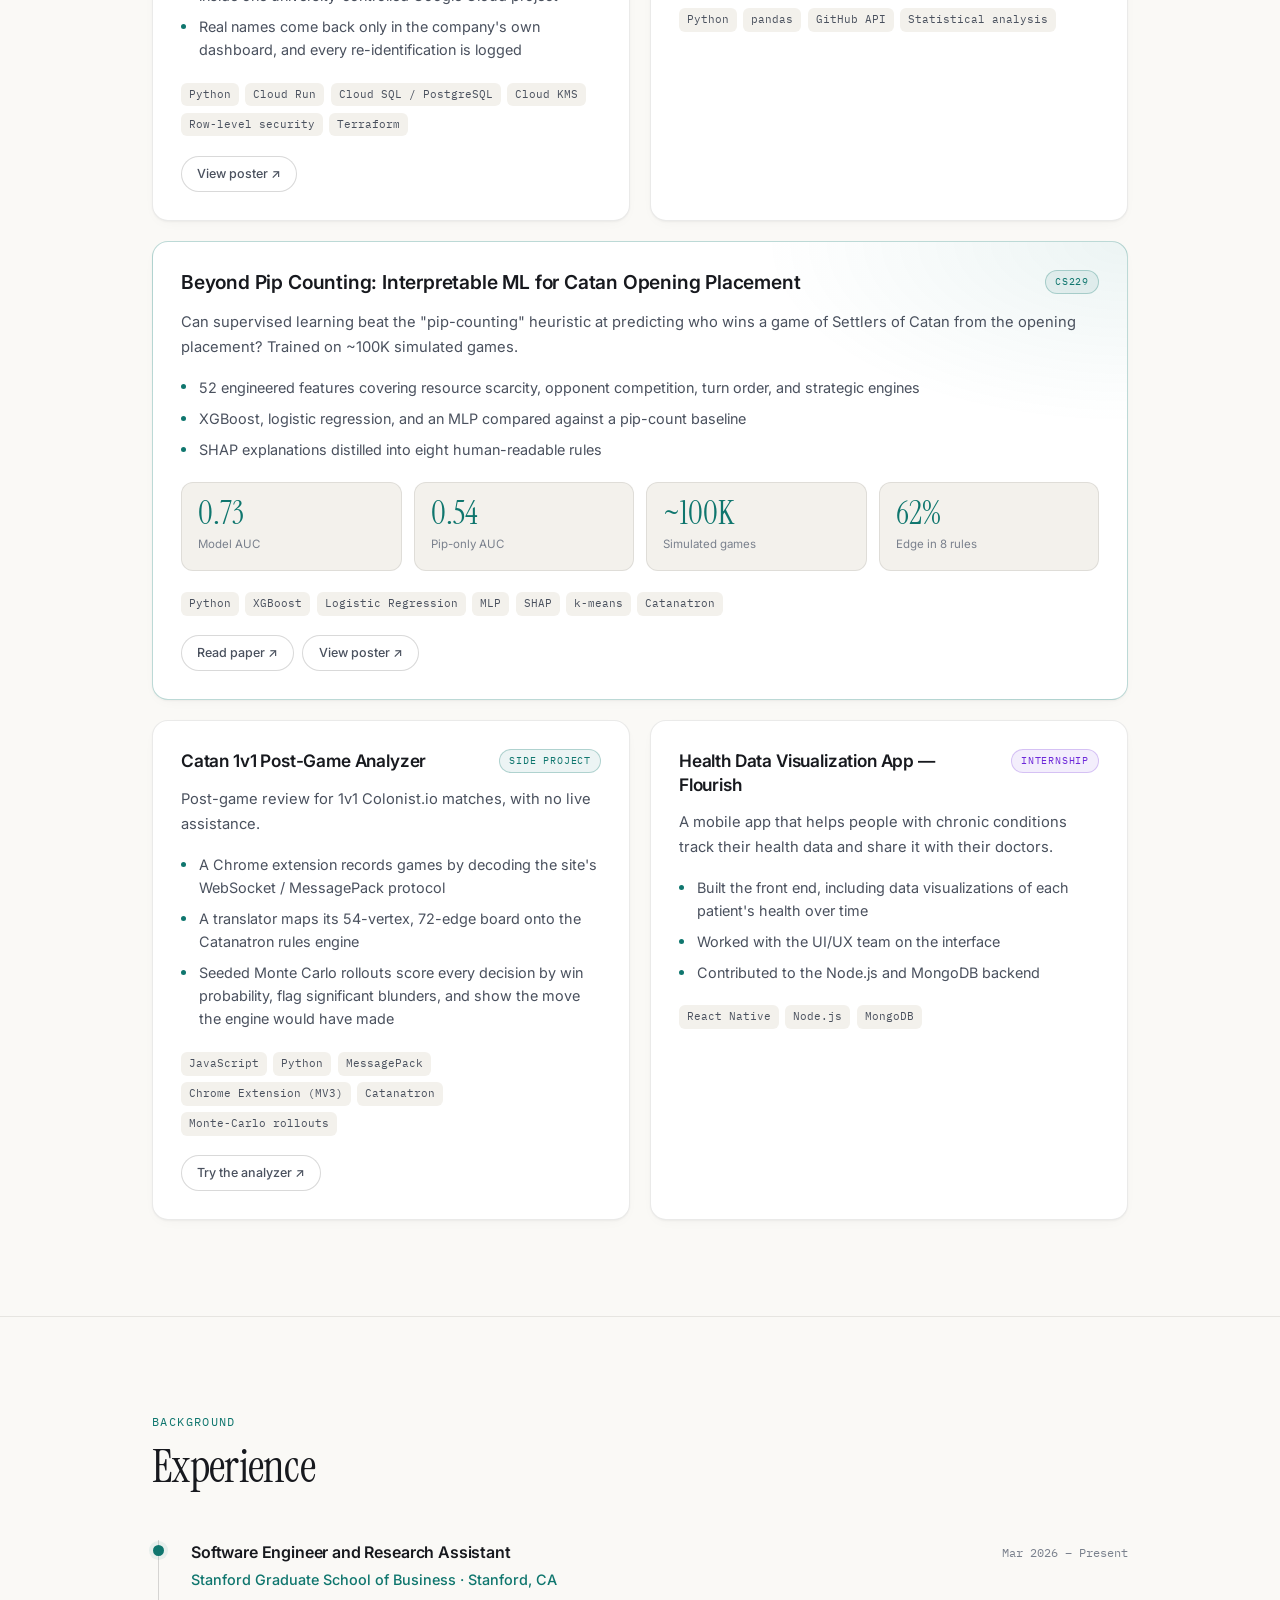
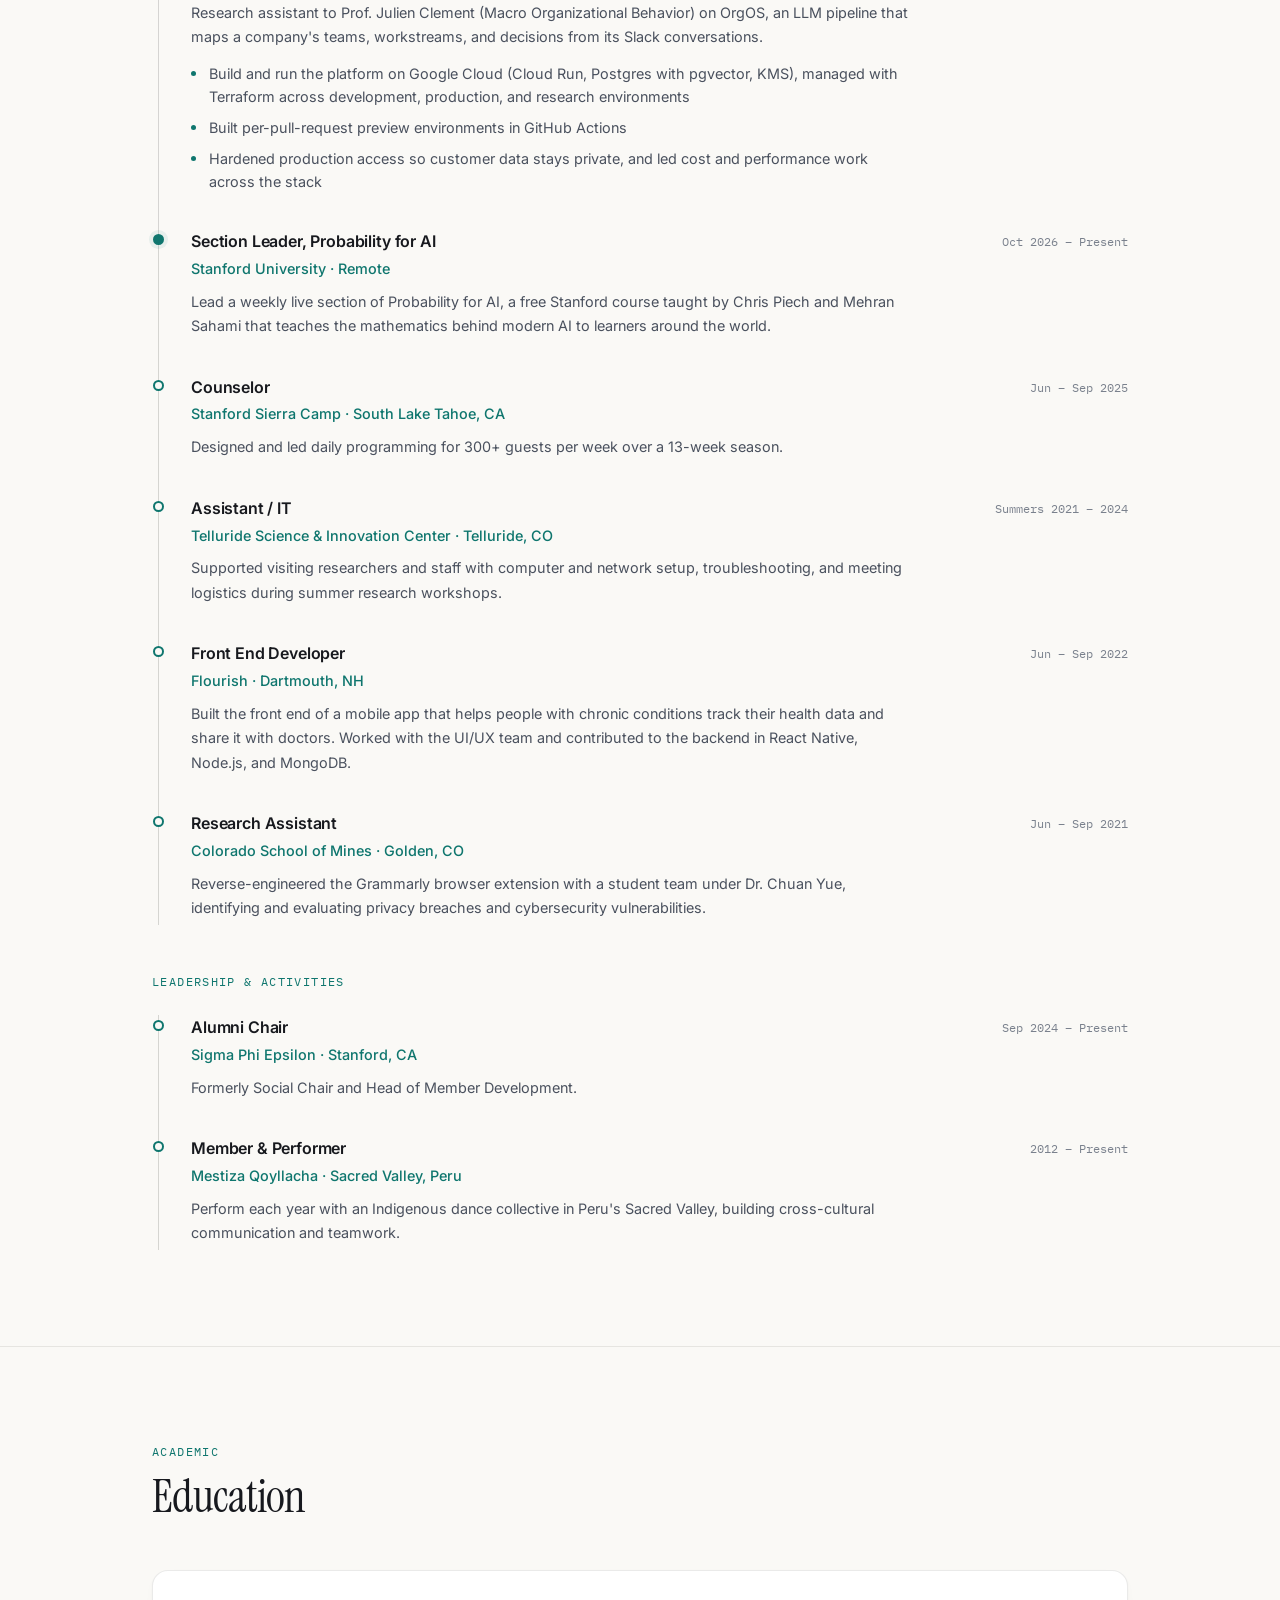
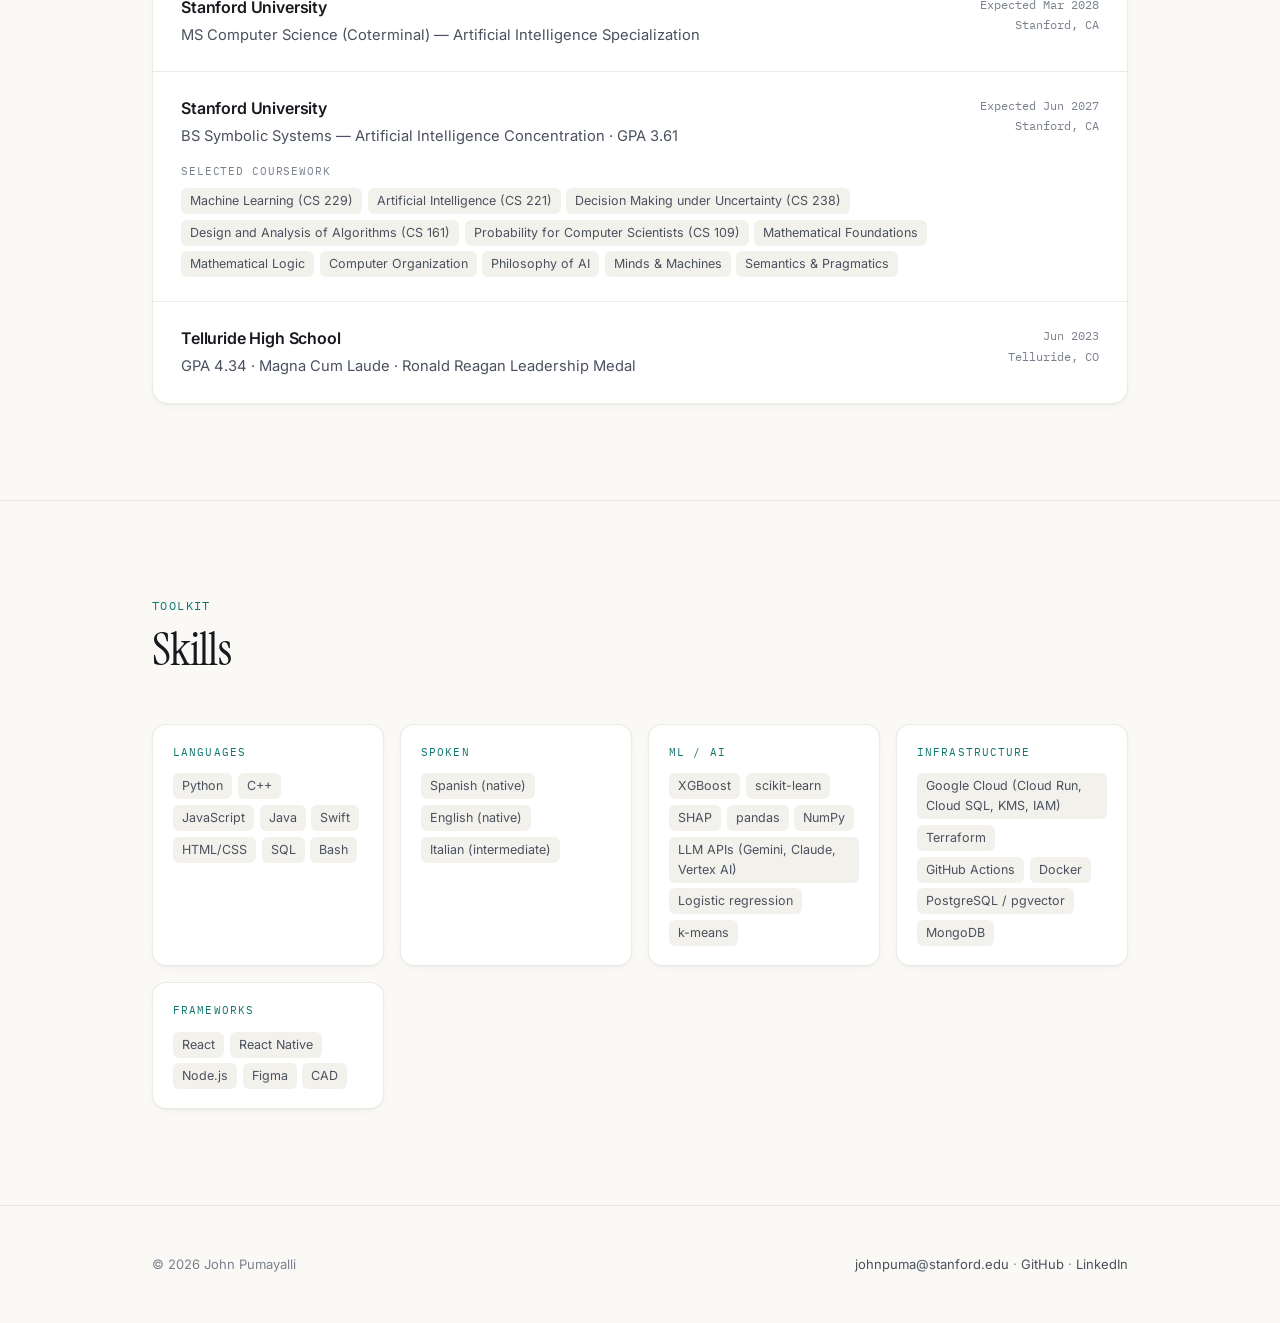
==== commit c27fddbc: "Site: The Puma gets its own featured section A full section right under the hero, linked from the na" ====
--- a/index.html
+++ b/index.html
@@ -479,6 +479,112 @@
     footer a { color: var(--text-2); text-decoration: none; }
     footer a:hover { color: var(--accent); }
 
+    /* ── PUMA SPOTLIGHT ── */
+    :root { --bar: #0d9488; }
+    :root[data-theme="dark"] { --bar: #13a595; }
+    #puma {
+      position: relative;
+      background:
+        radial-gradient(700px 360px at 0% 0%, var(--accent-soft), transparent 70%),
+        var(--bg);
+    }
+    .spot-grid { margin-bottom: 2.5rem; }
+    .spot-title {
+      font-size: clamp(3rem, 7vw, 4.6rem);
+      line-height: 1;
+      margin-bottom: 0.4rem;
+    }
+    .spot-kicker {
+      font-family: var(--serif);
+      font-style: italic;
+      font-size: clamp(1.3rem, 2.6vw, 1.7rem);
+      color: var(--text-2);
+      margin-bottom: 1.4rem;
+    }
+    .spot-lede { font-size: 1.08rem; color: var(--text-2); line-height: 1.75; margin-bottom: 2rem; max-width: 680px; }
+    .spot-grid .points { margin: 2rem 0 1.5rem; grid-template-columns: repeat(2, minmax(0, 1fr)); column-gap: 2.5rem; row-gap: 1rem; }
+    .spot-grid .points li { font-size: 0.93rem; }
+    .spot-stats { display: grid; grid-template-columns: repeat(4, minmax(0, 1fr)); gap: 0.9rem; }
+    .spot-stat {
+      background: var(--surface);
+      border: 1px solid var(--line);
+      border-radius: 16px;
+      padding: 1.25rem 1.3rem 1.1rem;
+      box-shadow: var(--shadow);
+    }
+    .spot-stat .stat-value { font-size: clamp(2.3rem, 4.4vw, 3rem); line-height: 1; margin-bottom: 0.35rem; }
+    .spot-stat .stat-label { display: block; font-size: 12.5px; line-height: 1.4; color: var(--text-2); }
+
+    .chart-card {
+      background: var(--surface);
+      border: 1px solid var(--line);
+      border-radius: 16px;
+      padding: 1.6rem 1.75rem 1.3rem;
+      box-shadow: var(--shadow);
+    }
+    .chart-title { font-weight: 600; font-size: 1rem; letter-spacing: -0.01em; }
+    .chart-sub { font-size: 0.85rem; color: var(--text-3); margin: 0.2rem 0 1.4rem; }
+    .bars { display: grid; gap: 0.35rem; }
+    .bar-row {
+      position: relative;
+      display: grid;
+      grid-template-columns: 230px minmax(0, 1fr) 56px;
+      gap: 1rem;
+      align-items: center;
+      padding: 0.5rem 0.4rem;
+      border-radius: 8px;
+      outline: none;
+    }
+    .bar-row:hover, .bar-row:focus-visible { background: var(--surface-2); }
+    .bar-name { font-size: 0.9rem; color: var(--text); line-height: 1.3; }
+    .bar-name small { display: block; font-size: 0.78rem; color: var(--text-3); }
+    .bar-track { position: relative; height: 22px; }
+    .bar-track .grid { position: absolute; top: -6px; bottom: -6px; width: 1px; background: var(--line); }
+    .bar-track .even { position: absolute; top: -10px; bottom: -10px; width: 1px; background: var(--text-3); }
+    .bar-fill {
+      position: absolute; left: 0; top: 3px; height: 16px;
+      background: var(--bar);
+      border-radius: 0 4px 4px 0;
+    }
+    .bar-ci { position: absolute; top: 10px; height: 2px; background: var(--text-2); }
+    .bar-ci::before, .bar-ci::after { content: ""; position: absolute; top: -4px; width: 2px; height: 10px; background: var(--text-2); }
+    .bar-ci::before { left: -1px; } .bar-ci::after { right: -1px; }
+    .bar-val { font-family: var(--mono); font-size: 13px; color: var(--text); text-align: right; }
+    .bar-tip {
+      display: none;
+      position: absolute; z-index: 5; right: 0.4rem; bottom: calc(100% - 0.2rem);
+      max-width: 320px;
+      background: var(--text); color: var(--bg);
+      font-size: 12.5px; line-height: 1.45;
+      padding: 0.55rem 0.75rem; border-radius: 8px;
+      box-shadow: var(--shadow-hover);
+      pointer-events: none;
+    }
+    .bar-row:hover .bar-tip, .bar-row:focus-visible .bar-tip { display: block; }
+    .axis { display: grid; grid-template-columns: 230px minmax(0, 1fr) 56px; gap: 1rem; padding: 0.3rem 0.4rem 0; }
+    .axis-ticks { position: relative; height: 18px; font-family: var(--mono); font-size: 11px; color: var(--text-3); }
+    .axis-ticks span { position: absolute; transform: translateX(-50%); }
+    .axis-ticks span.even-label { color: var(--text-2); }
+    .chart-foot { margin-top: 1rem; font-size: 0.8rem; color: var(--text-3); line-height: 1.6; }
+    .chart-foot details { margin-top: 0.6rem; }
+    .chart-foot summary { cursor: pointer; color: var(--text-2); }
+    .chart-table { width: 100%; border-collapse: collapse; margin-top: 0.6rem; font-size: 0.82rem; color: var(--text-2); }
+    .chart-table th, .chart-table td { text-align: left; padding: 0.35rem 0.5rem; border-bottom: 1px solid var(--line); }
+    .chart-table th { color: var(--text); font-weight: 600; }
+
+    @media (max-width: 860px) {
+      .spot-stats { grid-template-columns: repeat(2, minmax(0, 1fr)); }
+      .spot-grid .points { grid-template-columns: 1fr; }
+    }
+    @media (max-width: 600px) {
+      .chart-card { padding: 1.25rem 1rem 1rem; }
+      .bar-row { grid-template-columns: minmax(0, 1fr) 52px; row-gap: 0.4rem; }
+      .bar-name { grid-column: 1 / -1; }
+      .axis { grid-template-columns: minmax(0, 1fr) 52px; }
+      .axis > :first-child { display: none; }
+      .bar-tip { left: 0.4rem; right: 0.4rem; max-width: none; }
+    }
+
     /* ── RESPONSIVE ── */
     @media (max-width: 860px) {
       .hero-grid { grid-template-columns: 1fr; gap: 2.5rem; }
@@ -514,6 +620,7 @@
     <a class="nav-logo" href="#hero">jp<span>.</span></a>
     <div class="nav-right">
       <ul class="nav-links">
+        <li><a href="#puma">The Puma</a></li>
         <li><a href="#projects">Projects</a></li>
         <li><a href="#experience">Experience</a></li>
         <li><a href="#education">Education</a></li>
@@ -534,7 +641,7 @@
       <p class="hero-eyebrow">Stanford University</p>
       <h1><strong>John Pumayalli</strong>Machine learning, and the<br>infrastructure it runs on.</h1>
       <p class="hero-sub">
-        I'm finishing a B.S. in Symbolic Systems and a coterminal M.S. in Computer Science at Stanford, both focused on AI. I run the Google Cloud platform for OrgOS, an LLM research pipeline at the Graduate School of Business, and I like ML projects where the model has to explain itself.
+        I'm finishing a B.S. in Symbolic Systems and a coterminal M.S. in Computer Science at Stanford, both focused on AI. I run the Google Cloud platform for OrgOS, an LLM research pipeline at the Graduate School of Business, and lately I've been training a Catan bot from scratch with self-play reinforcement learning.
       </p>
       <div class="hero-links">
         <a class="btn btn-primary" href="John_Pumayalli_Resume.pdf" download>↓ Resume</a>
@@ -548,10 +655,116 @@
       <ul class="now-list">
         <li><strong>Software Engineer &amp; RA</strong>OrgOS, Stanford Graduate School of Business</li>
         <li><strong>Section Leader</strong>Probability for AI, Stanford</li>
-        <li><strong>The Puma</strong>Self-play Catan bot trained on 779M positions</li>
+        <li><a href="#puma" style="text-decoration:none"><strong>The Puma</strong>Self-play Catan bot trained on 779M positions ↓</a></li>
         <li><strong>Open to Summer 2027</strong>Machine learning engineering internships</li>
       </ul>
     </aside>
+  </div>
+</section>
+
+<!-- THE PUMA -->
+<section id="puma">
+  <div class="container">
+    <p class="section-label">Featured project</p>
+    <div class="spot-grid">
+      <div>
+        <h2 class="spot-title">The Puma</h2>
+        <p class="spot-kicker">A Catan bot that taught itself to play.</p>
+        <p class="spot-lede">
+          I trained a Catan 1v1 bot from scratch on my gaming PC. It never saw a human game and never copied another bot: it learned entirely by playing against itself, about four million games in two days of compute.
+        </p>
+        <div class="spot-stats">
+          <div class="spot-stat"><span class="stat-value">779M</span><span class="stat-label">training positions</span></div>
+          <div class="spot-stat"><span class="stat-value">4.0M</span><span class="stat-label">games against itself</span></div>
+          <div class="spot-stat"><span class="stat-value">46 h</span><span class="stat-label">of compute on one gaming PC</span></div>
+          <div class="spot-stat"><span class="stat-value">79%</span><span class="stat-label">win rate against people so far (11–3)</span></div>
+        </div>
+        <ul class="points">
+          <li><strong>How it thinks:</strong> a 279K-parameter graph neural network reads the board as a graph of corners and edges and predicts both the best move and who's winning. At play time, an AlphaZero-style tree search guided by that network runs about 1,000 simulations per move.</li>
+          <li><strong>How it learned:</strong> PPO over 2,885 iterations. A small shaping reward helped early games finish and faded to zero by iteration 200; after that, the only reward was winning. Average game length fell from 174 turns to 87 as it improved.</li>
+          <li><strong>The pipeline:</strong> 11 CPU workers play games in parallel and send positions through shared memory to one GPU process, which evaluates them in batches of about 130. It sustained 4,625 positions per second on a Ryzen 5 3600 and a GTX 1080.</li>
+          <li><strong>It plays fair:</strong> it sees only what a player at the table could know, never your hand or your development cards. You can play it best-of-five in a Colonist-style browser arena I built and open-sourced.</li>
+        </ul>
+        <div class="tech-list">
+          <span class="tech-chip">Python</span>
+          <span class="tech-chip">PyTorch</span>
+          <span class="tech-chip">Graph neural network</span>
+          <span class="tech-chip">PPO self-play</span>
+          <span class="tech-chip">AlphaZero-style search</span>
+          <span class="tech-chip">Multiprocessing</span>
+          <span class="tech-chip">Catanatron</span>
+        </div>
+        <div class="project-links">
+          <a class="btn btn-ghost" href="https://github.com/johngpuma/catan-1v1-arena" target="_blank" rel="noopener">Arena UI on GitHub ↗</a>
+        </div>
+      </div>
+    </div>
+
+    <figure class="chart-card">
+      <div class="chart-title">How often The Puma wins</div>
+      <p class="chart-sub">Share of games won against each opponent. Bars start at zero; whiskers are 95% intervals; the line marks an even 50%.</p>
+      <div class="bars">
+          <div class="bar-row" tabindex="0" aria-label="Catanatron AlphaBeta: 98.5% win rate. 197 of 200 games with no search at all. It won 195–200 of 200 at every one of 29 checkpoints from 389M to 769M positions.">
+            <div class="bar-name">Catanatron AlphaBeta<small>depth-2 search bot · Puma network alone</small></div>
+            <div class="bar-track" aria-hidden="true">
+              <span class="grid" style="left:25%"></span><span class="grid" style="left:75%"></span><span class="grid" style="left:100%"></span>
+              <span class="even" style="left:50%"></span>
+              <span class="bar-fill" style="width:98.5%"></span>
+              <span class="bar-ci" style="left:96.0%;width:3.5%"></span>
+            </div>
+            <div class="bar-val">98.5%</div>
+            <div class="bar-tip" role="tooltip">197 of 200 games with no search at all. It won 195–200 of 200 at every one of 29 checkpoints from 389M to 769M positions.</div>
+          </div>
+          <div class="bar-row" tabindex="0" aria-label="OpenHex ladder bot, rated 1462: 60.0% win rate. 120 of 200 games (±6.8 points). With the network alone and no search: 109 of 200 (54.5%).">
+            <div class="bar-name">OpenHex ladder bot, rated 1462<small>neural-network bot · 1 s of search a move</small></div>
+            <div class="bar-track" aria-hidden="true">
+              <span class="grid" style="left:25%"></span><span class="grid" style="left:75%"></span><span class="grid" style="left:100%"></span>
+              <span class="even" style="left:50%"></span>
+              <span class="bar-fill" style="width:60.0%"></span>
+              <span class="bar-ci" style="left:53.2%;width:13.6%"></span>
+            </div>
+            <div class="bar-val">60.0%</div>
+            <div class="bar-tip" role="tooltip">120 of 200 games (±6.8 points). With the network alone and no search: 109 of 200 (54.5%).</div>
+          </div>
+          <div class="bar-row" tabindex="0" aria-label="OpenHex search bot, rated ~1700: 52.0% win rate. 104 of 200 games (±6.9 points): an even match, within the margin.">
+            <div class="bar-name">OpenHex search bot, rated ~1700<small>its search capped below ladder strength</small></div>
+            <div class="bar-track" aria-hidden="true">
+              <span class="grid" style="left:25%"></span><span class="grid" style="left:75%"></span><span class="grid" style="left:100%"></span>
+              <span class="even" style="left:50%"></span>
+              <span class="bar-fill" style="width:52.0%"></span>
+              <span class="bar-ci" style="left:45.1%;width:13.8%"></span>
+            </div>
+            <div class="bar-val">52.0%</div>
+            <div class="bar-tip" role="tooltip">104 of 200 games (±6.9 points): an even match, within the margin.</div>
+          </div>
+          <div class="bar-row" tabindex="0" aria-label="Its own 389M-position self: 52.3% win rate. 314 of 600 games (±4.0 points): the finished bot against itself at half its training.">
+            <div class="bar-name">Its own 389M-position self<small>network alone · 600 games</small></div>
+            <div class="bar-track" aria-hidden="true">
+              <span class="grid" style="left:25%"></span><span class="grid" style="left:75%"></span><span class="grid" style="left:100%"></span>
+              <span class="even" style="left:50%"></span>
+              <span class="bar-fill" style="width:52.3%"></span>
+              <span class="bar-ci" style="left:48.3%;width:8.0%"></span>
+            </div>
+            <div class="bar-val">52.3%</div>
+            <div class="bar-tip" role="tooltip">314 of 600 games (±4.0 points): the finished bot against itself at half its training.</div>
+          </div>
+      </div>
+      <div class="axis" aria-hidden="true">
+        <div></div>
+        <div class="axis-ticks"><span style="left:0%">0%</span><span style="left:25%">25%</span><span class="even-label" style="left:50%">50% even</span><span style="left:75%">75%</span><span style="left:100%">100%</span></div>
+        <div></div>
+      </div>
+      <figcaption class="chart-foot">
+        Matches were 200 games on 100 boards with seats swapped (600 for the self-match), measured on the same PC. OpenHex games were refereed by the opponent's own engine. Hover or tab to a row for the raw counts.
+        <details>
+          <summary>Show as a table</summary>
+          <table class="chart-table">
+            <thead><tr><th>Opponent</th><th>Setup</th><th>Win rate</th><th>95% interval</th></tr></thead>
+            <tbody><tr><td>Catanatron AlphaBeta</td><td>depth-2 search bot · Puma network alone</td><td>98.5%</td><td>96.0–99.5%</td></tr><tr><td>OpenHex ladder bot, rated 1462</td><td>neural-network bot · 1 s of search a move</td><td>60.0%</td><td>53.2–66.8%</td></tr><tr><td>OpenHex search bot, rated ~1700</td><td>its search capped below ladder strength</td><td>52.0%</td><td>45.1–58.9%</td></tr><tr><td>Its own 389M-position self</td><td>network alone · 600 games</td><td>52.3%</td><td>48.3–56.3%</td></tr></tbody>
+          </table>
+        </details>
+      </figcaption>
+    </figure>
   </div>
 </section>
 
@@ -685,55 +898,6 @@
         </div>
       </div>
 
-      <!-- The Puma: self-play Catan bot -->
-      <div class="project-card featured wide">
-        <div class="project-header">
-          <span class="project-title">The Puma: a Catan 1v1 Bot Trained from Scratch by Self-Play</span>
-          <span class="project-tag tag-featured">Reinforcement learning</span>
-        </div>
-        <p class="project-desc">
-          A Catan 1v1 bot that learned entirely by playing against itself, with no human games and no imitation, trained on a home gaming PC. A 279K-parameter graph neural network reads the board as a graph of corners and edges and predicts both the best move and who's winning. At play time, an AlphaZero-style tree search guided by that network runs about 1,000 simulations per move.
-        </p>
-        <div class="stat-row">
-          <div class="stat-pill">
-            <span class="stat-value">779M</span>
-            <span class="stat-label">Training positions</span>
-          </div>
-          <div class="stat-pill">
-            <span class="stat-value">4.0M</span>
-            <span class="stat-label">Self-play games</span>
-          </div>
-          <div class="stat-pill">
-            <span class="stat-value">197/200</span>
-            <span class="stat-label">vs. Catanatron AlphaBeta</span>
-          </div>
-          <div class="stat-pill">
-            <span class="stat-value">60%</span>
-            <span class="stat-label">vs. a 1462-rated ladder bot</span>
-          </div>
-        </div>
-        <ul class="points">
-          <li><strong>Training:</strong> PPO over 2,885 iterations and about 4.0 million self-play games, or 779 million positions, in 46 hours of compute on one Ryzen 5 3600 and a GTX 1080. Average game length fell from 174 turns to 87 as it improved.</li>
-          <li><strong>Systems:</strong> 11 CPU worker processes play games in parallel and send positions through shared memory to a single GPU process, which evaluates them in batches of about 130. That pipeline sustained 4,625 positions/s and 15,700 network evaluations/s.</li>
-          <li><strong>Reward:</strong> a small shaping reward helped early games finish and faded to zero by iteration 200. After that, the only reward was winning.</li>
-          <li><strong>Against engines:</strong> using the network alone, with no search, it won 195–200 of 200 games against Catanatron's AlphaBeta bot at every one of 29 checkpoints from 389M to 769M positions.</li>
-          <li><strong>Against ranked bots:</strong> in 200-game matches on the OpenHex ladder (100 boards, seats swapped, refereed by the opponent's own engine, about ±7 points), it scored 60% against a neural-network bot rated 1462 with one second of search a move, and an even 52% against a search bot rated about 1700.</li>
-          <li><strong>Against people:</strong> 11–3 so far against human players at its practice table, a Colonist-style browser arena I built and open-sourced. It plays fair: it sees only what a player at the table could know, never your hand or your development cards.</li>
-        </ul>
-        <div class="tech-list">
-          <span class="tech-chip">Python</span>
-          <span class="tech-chip">PyTorch</span>
-          <span class="tech-chip">Graph neural network</span>
-          <span class="tech-chip">PPO self-play</span>
-          <span class="tech-chip">AlphaZero-style search</span>
-          <span class="tech-chip">Multiprocessing</span>
-          <span class="tech-chip">Catanatron</span>
-        </div>
-        <div class="project-links">
-          <a class="btn btn-ghost" href="https://github.com/johngpuma/catan-1v1-arena" target="_blank" rel="noopener">Arena UI on GitHub ↗</a>
-        </div>
-      </div>
-
       <!-- Catan 1v1 analyzer -->
       <div class="project-card">
         <div class="project-header">
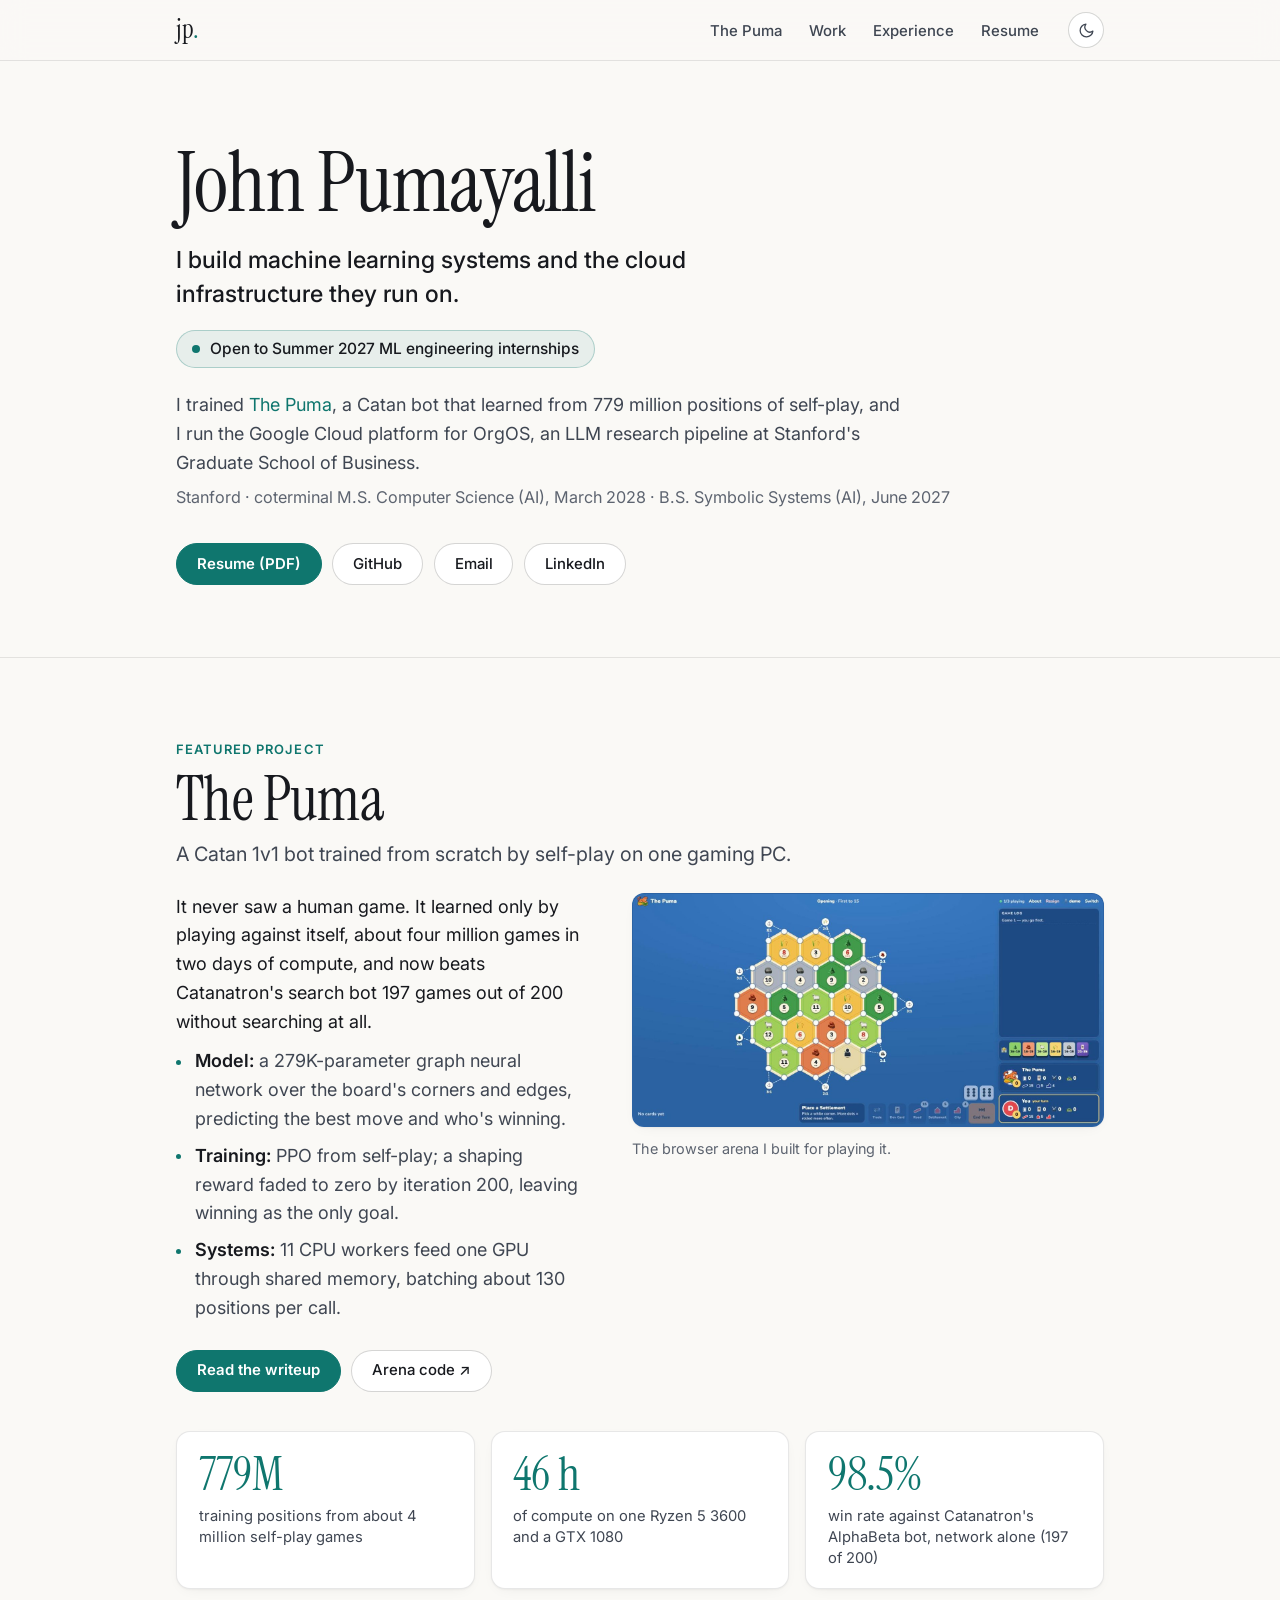
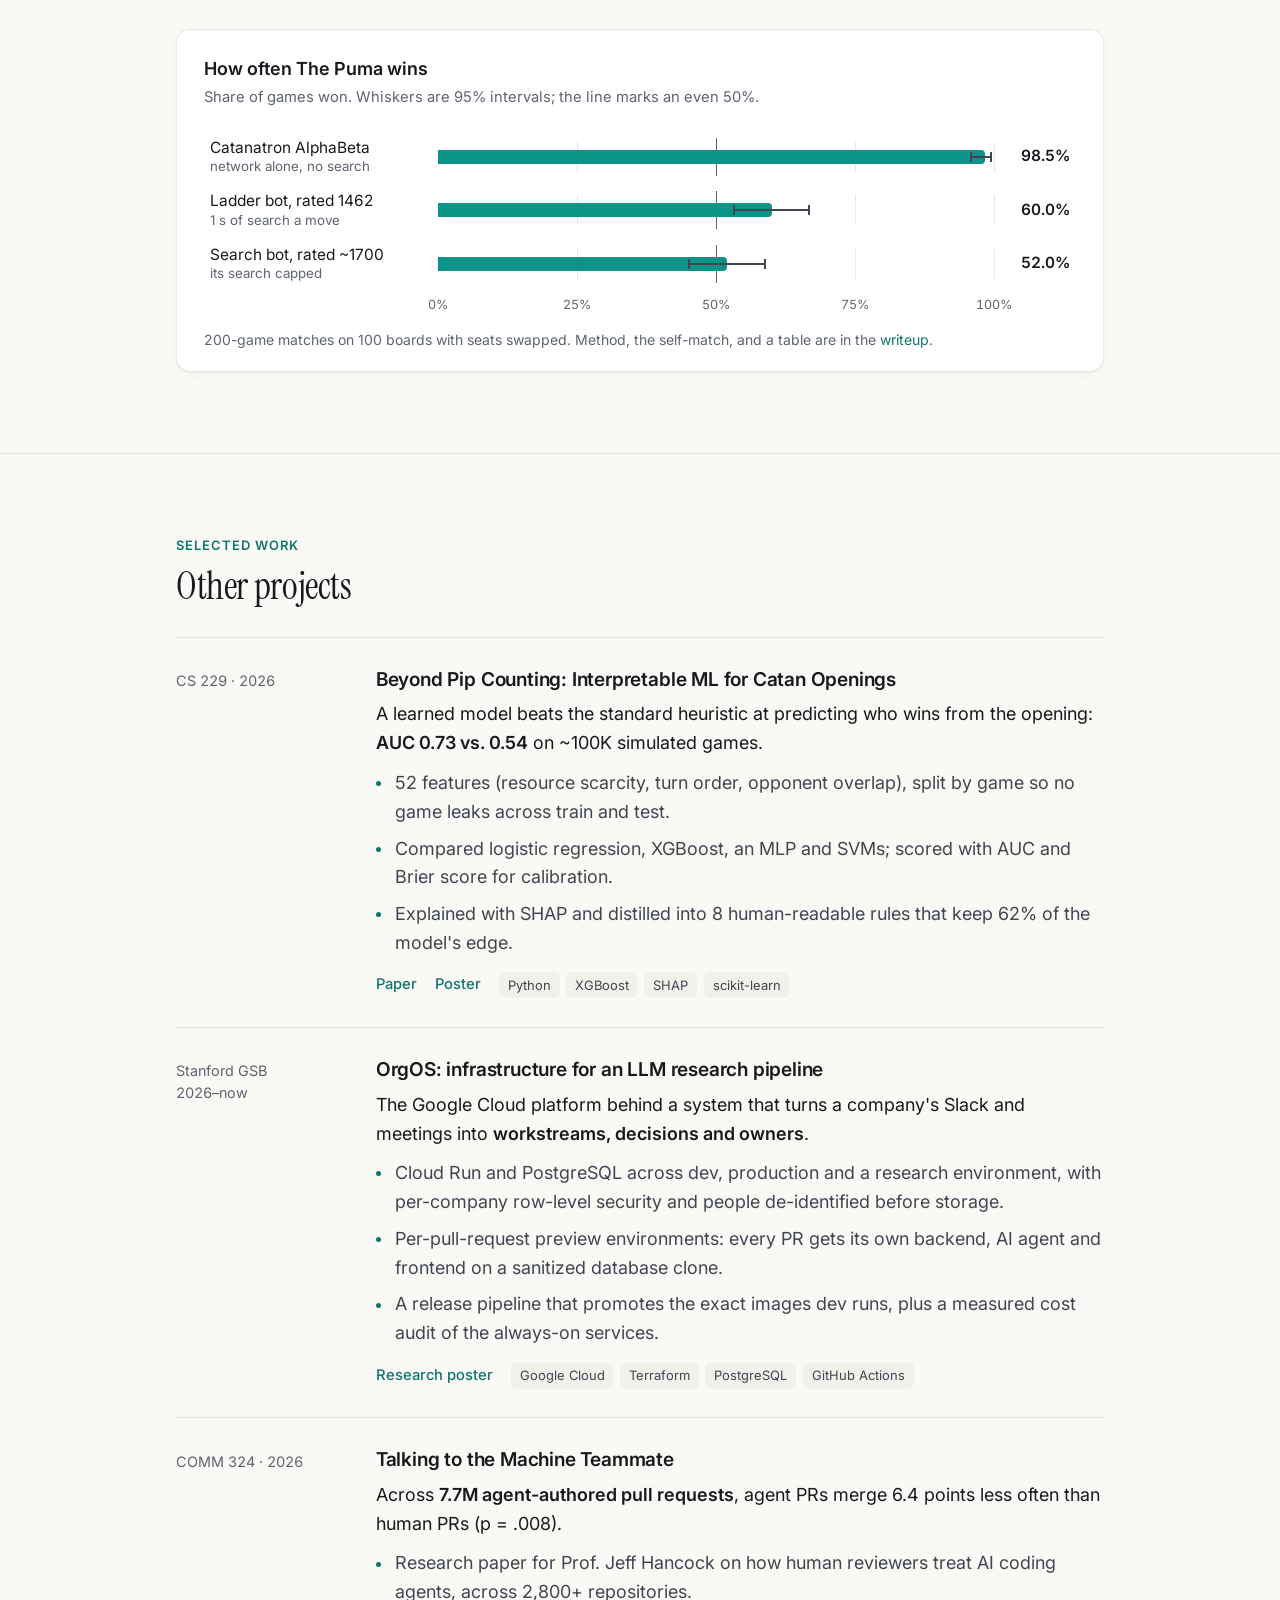
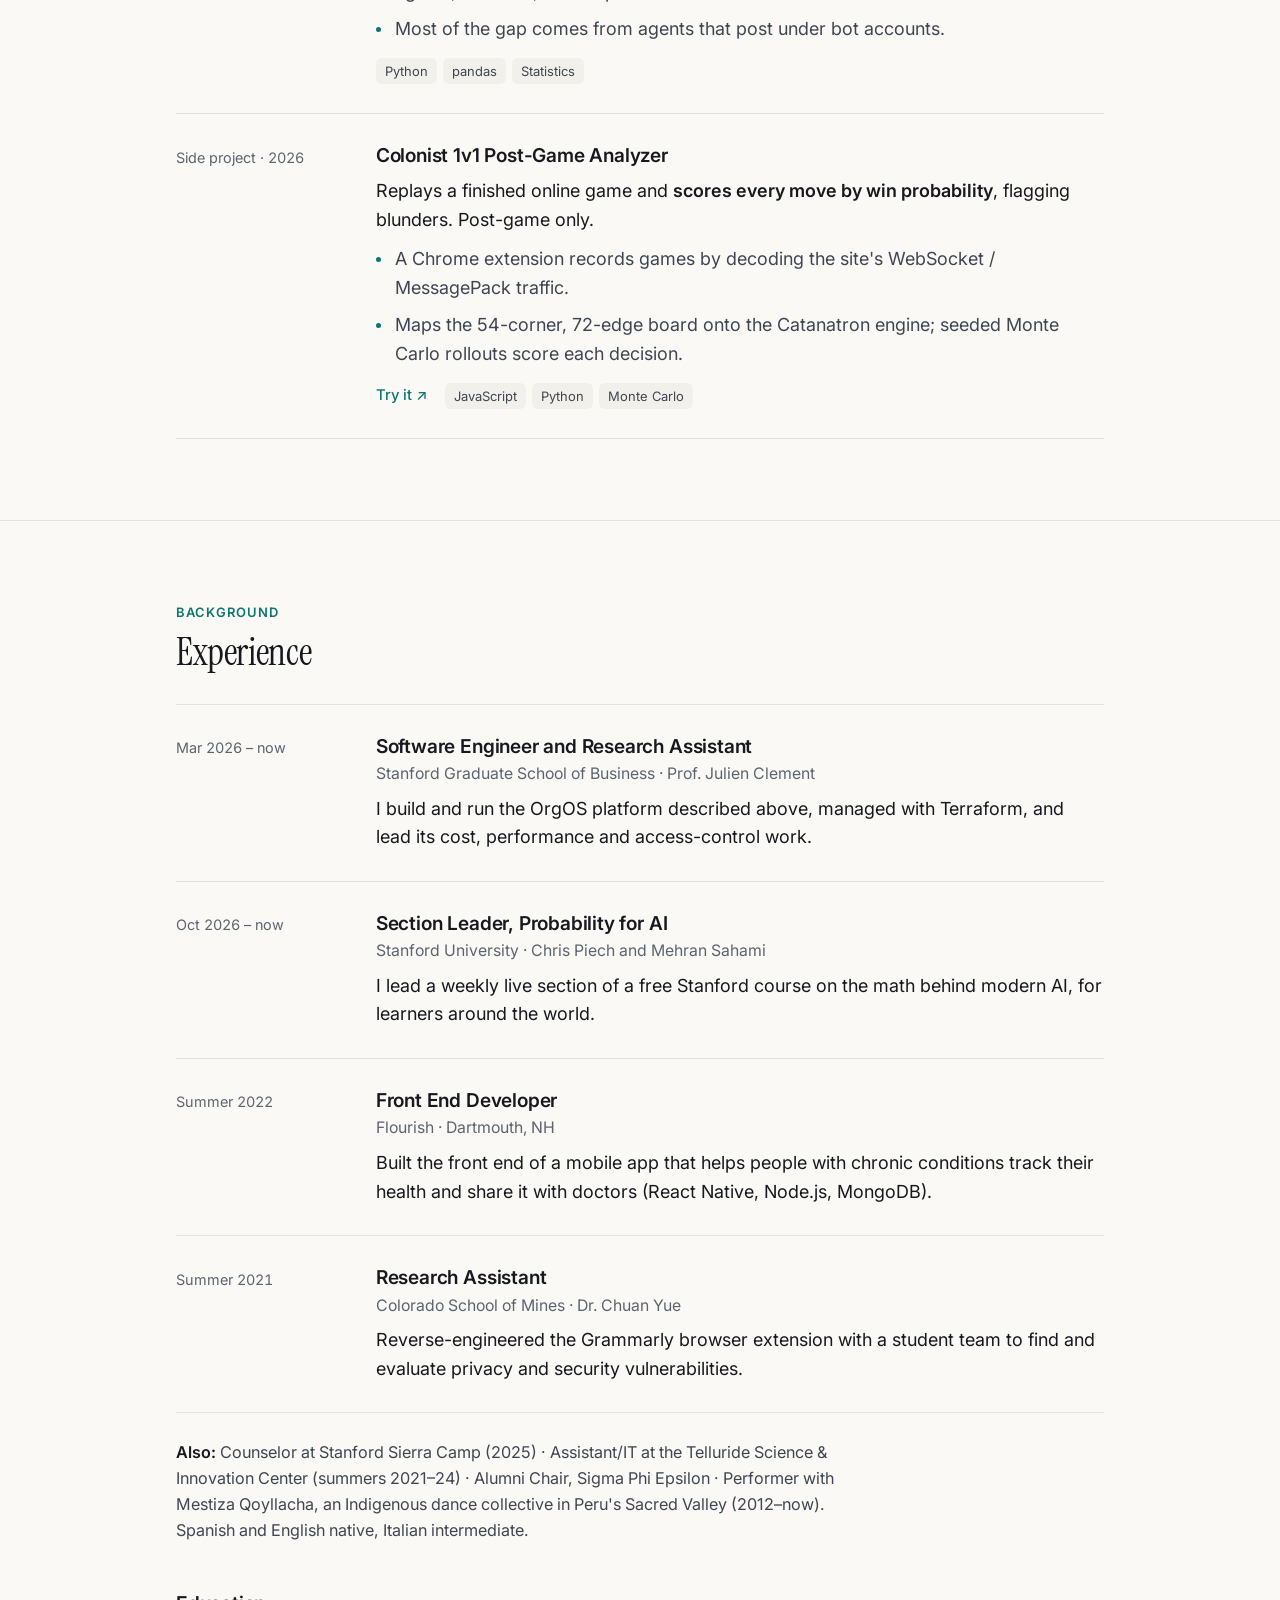
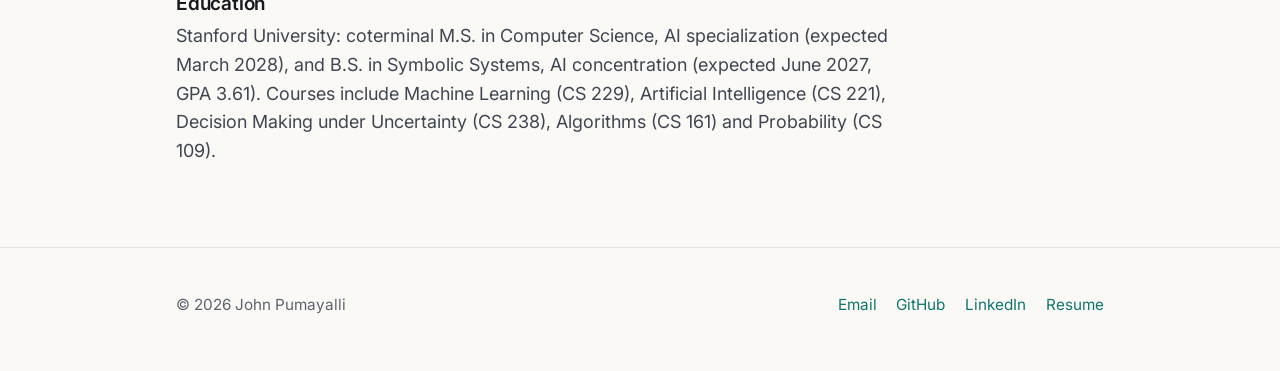
==== commit 387563f1: "Site: research-based redesign and a Puma writeup page Typography and color from the readability lite" ====
--- a/index.html
+++ b/index.html
@@ -4,7 +4,7 @@
   <meta charset="UTF-8" />
   <meta name="viewport" content="width=device-width, initial-scale=1.0" />
   <title>John Pumayalli</title>
-  <meta name="description" content="John Pumayalli: Stanford coterminal student in AI. Machine learning, cloud infrastructure, and research." />
+  <meta name="description" content="John Pumayalli: Stanford coterminal M.S. student in CS (AI). Self-play reinforcement learning and the cloud infrastructure ML runs on. Open to Summer 2027 ML engineering internships." />
   <meta name="theme-color" content="#faf9f6" />
   <script>
     (function () {
@@ -15,616 +15,20 @@
   </script>
   <link rel="preconnect" href="https://fonts.googleapis.com" />
   <link rel="preconnect" href="https://fonts.gstatic.com" crossorigin />
-  <link href="https://fonts.googleapis.com/css2?family=IBM+Plex+Mono:wght@400;500&family=Inter:wght@400;500;600&family=Instrument+Serif:ital@0;1&display=swap" rel="stylesheet" />
-  <style>
-    *, *::before, *::after { box-sizing: border-box; margin: 0; padding: 0; }
-
-    /* ── THEME TOKENS (light is the default; dark via the nav toggle) ── */
-    :root {
-      color-scheme: light;
-      --bg: #faf9f6;
-      --bg-glow: rgba(15,118,110,0.07);
-      --surface: #ffffff;
-      --surface-2: #f3f1ec;
-      --line: rgba(24,24,20,0.09);
-      --line-strong: rgba(24,24,20,0.16);
-      --text: #17191e;
-      --text-2: #4a515e;
-      --text-3: #7a818d;
-      --accent: #0f766e;
-      --accent-hover: #0d5f59;
-      --accent-soft: rgba(15,118,110,0.08);
-      --accent-line: rgba(15,118,110,0.28);
-      --on-accent: #ffffff;
-      --violet: #6d28d9;
-      --violet-soft: rgba(109,40,217,0.08);
-      --violet-line: rgba(109,40,217,0.22);
-      --nav-bg: rgba(250,249,246,0.82);
-      --shadow: 0 1px 2px rgba(20,20,15,0.04), 0 4px 16px -8px rgba(20,20,15,0.08);
-      --shadow-hover: 0 2px 4px rgba(20,20,15,0.05), 0 16px 36px -14px rgba(20,20,15,0.18);
-      --dot: rgba(24,24,20,0.07);
-
-      --serif: 'Instrument Serif', Georgia, serif;
-      --sans: 'Inter', system-ui, -apple-system, sans-serif;
-      --mono: 'IBM Plex Mono', ui-monospace, monospace;
-    }
-
-    :root[data-theme="dark"] {
-      color-scheme: dark;
-      --bg: #0d1117;
-      --bg-glow: rgba(45,212,191,0.08);
-      --surface: #151b23;
-      --surface-2: #1f262f;
-      --line: rgba(255,255,255,0.08);
-      --line-strong: rgba(255,255,255,0.16);
-      --text: #f0f6fc;
-      --text-2: #a3acb8;
-      --text-3: #737c88;
-      --accent: #2dd4bf;
-      --accent-hover: #5eead4;
-      --accent-soft: rgba(45,212,191,0.10);
-      --accent-line: rgba(45,212,191,0.30);
-      --on-accent: #0d1117;
-      --violet: #c4b5fd;
-      --violet-soft: rgba(139,92,246,0.12);
-      --violet-line: rgba(139,92,246,0.28);
-      --nav-bg: rgba(13,17,23,0.80);
-      --shadow: none;
-      --shadow-hover: 0 18px 40px -18px rgba(0,0,0,0.6);
-      --dot: rgba(255,255,255,0.05);
-    }
-
-    html { scroll-behavior: smooth; scroll-padding-top: 72px; }
-
-    body {
-      background: var(--bg);
-      color: var(--text);
-      font-family: var(--sans);
-      font-size: 16px;
-      line-height: 1.6;
-      -webkit-font-smoothing: antialiased;
-      transition: background-color 0.25s ease, color 0.25s ease;
-    }
-
-    a { color: inherit; }
-    ::selection { background: var(--accent-soft); color: var(--text); }
-
-    /* ── NAV ── */
-    nav {
-      position: fixed; top: 0; left: 0; right: 0; z-index: 100;
-      background: var(--nav-bg);
-      backdrop-filter: saturate(160%) blur(14px);
-      -webkit-backdrop-filter: saturate(160%) blur(14px);
-      border-bottom: 1px solid var(--line);
-    }
-    .nav-inner {
-      max-width: 1040px; margin: 0 auto; padding: 0 2rem; height: 60px;
-      display: flex; align-items: center; justify-content: space-between; gap: 1rem;
-    }
-    .nav-logo {
-      font-family: var(--serif);
-      font-size: 22px;
-      color: var(--text);
-      text-decoration: none;
-      letter-spacing: -0.01em;
-    }
-    .nav-logo span { color: var(--accent); }
-    .nav-right { display: flex; align-items: center; gap: 1.5rem; }
-    .nav-links { display: flex; gap: 1.5rem; list-style: none; }
-    .nav-links a {
-      font-size: 13.5px;
-      color: var(--text-2);
-      text-decoration: none;
-      transition: color 0.15s;
-    }
-    .nav-links a:hover { color: var(--accent); }
-
-    .theme-toggle {
-      width: 36px; height: 36px;
-      display: inline-grid; place-items: center;
-      border-radius: 999px;
-      border: 1px solid var(--line-strong);
-      background: var(--surface);
-      color: var(--text-2);
-      cursor: pointer;
-      transition: color 0.15s, border-color 0.15s, transform 0.2s;
-    }
-    .theme-toggle:hover { color: var(--accent); border-color: var(--accent-line); }
-    .theme-toggle:active { transform: scale(0.94); }
-    .theme-toggle svg { width: 17px; height: 17px; }
-    .theme-toggle .icon-sun { display: none; }
-    :root[data-theme="dark"] .theme-toggle .icon-sun { display: block; }
-    :root[data-theme="dark"] .theme-toggle .icon-moon { display: none; }
-
-    /* ── LAYOUT ── */
-    .container { max-width: 1040px; margin: 0 auto; padding: 0 2rem; }
-    section { padding: 6rem 0; }
-    section + section { border-top: 1px solid var(--line); }
-
-    /* ── HERO ── */
-    #hero {
-      position: relative;
-      padding: 10rem 0 6rem;
-      overflow: hidden;
-    }
-    #hero::before {
-      content: ""; position: absolute; inset: 0; z-index: -1;
-      background:
-        radial-gradient(600px 380px at 85% 10%, var(--bg-glow), transparent 70%),
-        radial-gradient(var(--dot) 1px, transparent 1px);
-      background-size: auto, 22px 22px;
-      -webkit-mask-image: linear-gradient(to bottom, #000 55%, transparent);
-      mask-image: linear-gradient(to bottom, #000 55%, transparent);
-    }
-    .hero-grid {
-      display: grid;
-      grid-template-columns: minmax(0, 1fr) 300px;
-      gap: 3.5rem;
-      align-items: end;
-    }
-    .hero-eyebrow {
-      display: inline-flex; align-items: center; gap: 0.5rem;
-      font-family: var(--mono);
-      font-size: 12px;
-      color: var(--accent);
-      letter-spacing: 0.08em;
-      text-transform: uppercase;
-      padding: 4px 10px;
-      border: 1px solid var(--accent-line);
-      background: var(--accent-soft);
-      border-radius: 999px;
-      margin-bottom: 1.75rem;
-    }
-    h1 {
-      font-family: var(--serif);
-      font-weight: 400;
-      font-size: clamp(2.2rem, 5vw, 3.4rem);
-      line-height: 1.08;
-      letter-spacing: -0.015em;
-      color: var(--text-2);
-      margin-bottom: 1.5rem;
-    }
-    h1 strong {
-      display: block;
-      font-weight: 400;
-      font-size: clamp(3.2rem, 9vw, 5.6rem);
-      line-height: 1;
-      color: var(--text);
-      margin-bottom: 0.9rem;
-      letter-spacing: -0.025em;
-    }
-    h1 em { font-style: italic; color: var(--accent); }
-    .hero-sub {
-      font-size: 1.08rem;
-      color: var(--text-2);
-      max-width: 560px;
-      margin-bottom: 2.25rem;
-      line-height: 1.7;
-    }
-    .hero-links { display: flex; gap: 0.6rem; flex-wrap: wrap; }
-
-    .now-card {
-      background: var(--surface);
-      border: 1px solid var(--line);
-      border-radius: 16px;
-      padding: 1.4rem 1.5rem;
-      box-shadow: var(--shadow);
-    }
-    .now-label {
-      display: flex; align-items: center; gap: 0.5rem;
-      font-family: var(--mono); font-size: 11px; letter-spacing: 0.1em;
-      text-transform: uppercase; color: var(--text-3); margin-bottom: 1rem;
-    }
-    .pulse {
-      width: 8px; height: 8px; border-radius: 50%; background: var(--accent);
-      box-shadow: 0 0 0 0 var(--accent-line);
-      animation: pulse 2.4s infinite;
-    }
-    @keyframes pulse {
-      0% { box-shadow: 0 0 0 0 var(--accent-line); }
-      70% { box-shadow: 0 0 0 8px transparent; }
-      100% { box-shadow: 0 0 0 0 transparent; }
-    }
-    .now-list { list-style: none; display: grid; gap: 0.9rem; }
-    .now-list li { font-size: 0.88rem; color: var(--text-2); line-height: 1.45; }
-    .now-list strong { display: block; color: var(--text); font-weight: 500; font-size: 0.92rem; }
-
-    .btn {
-      display: inline-flex; align-items: center; gap: 0.45rem;
-      padding: 0.6rem 1.15rem;
-      font-size: 13.5px;
-      font-family: var(--sans);
-      font-weight: 500;
-      border-radius: 999px;
-      text-decoration: none;
-      cursor: pointer;
-      transition: background-color 0.15s, color 0.15s, border-color 0.15s, transform 0.15s;
-      border: 1px solid var(--line-strong);
-    }
-    .btn:hover { transform: translateY(-1px); }
-    .btn-primary {
-      background: var(--accent);
-      color: var(--on-accent);
-      border-color: var(--accent);
-      font-weight: 600;
-    }
-    .btn-primary:hover { background: var(--accent-hover); border-color: var(--accent-hover); }
-    .btn-ghost { background: var(--surface); color: var(--text-2); }
-    .btn-ghost:hover { color: var(--accent); border-color: var(--accent-line); }
-    .project-links .btn { padding: 0.45rem 0.95rem; font-size: 12.5px; }
-
-    /* ── SECTION HEADERS ── */
-    .section-label {
-      font-family: var(--mono);
-      font-size: 11.5px;
-      color: var(--accent);
-      letter-spacing: 0.12em;
-      text-transform: uppercase;
-      margin-bottom: 0.6rem;
-    }
-    h2 {
-      font-family: var(--serif);
-      font-size: clamp(2.2rem, 4.5vw, 2.9rem);
-      font-weight: 400;
-      line-height: 1.1;
-      letter-spacing: -0.015em;
-      margin-bottom: 3rem;
-    }
-
-    /* ── PROJECTS ── */
-    .projects-grid {
-      display: grid;
-      grid-template-columns: repeat(2, minmax(0, 1fr));
-      gap: 1.25rem;
-    }
-    .project-card {
-      display: flex; flex-direction: column;
-      background: var(--surface);
-      border: 1px solid var(--line);
-      border-radius: 16px;
-      padding: 1.75rem;
-      box-shadow: var(--shadow);
-      transition: border-color 0.2s, transform 0.2s, box-shadow 0.2s;
-    }
-    .project-card.wide { grid-column: 1 / -1; }
-    .project-card:hover {
-      border-color: var(--accent-line);
-      transform: translateY(-3px);
-      box-shadow: var(--shadow-hover);
-    }
-    .project-card.featured {
-      background:
-        radial-gradient(520px 260px at 100% 0%, var(--accent-soft), transparent 70%),
-        var(--surface);
-      border-color: var(--accent-line);
-    }
-    .project-header {
-      display: flex; align-items: flex-start; justify-content: space-between;
-      gap: 1rem; margin-bottom: 0.85rem;
-    }
-    .project-title {
-      font-size: 1.08rem;
-      font-weight: 600;
-      line-height: 1.35;
-      letter-spacing: -0.01em;
-      color: var(--text);
-    }
-    .project-card.wide .project-title { font-size: 1.2rem; }
-    .project-tag {
-      font-family: var(--mono);
-      font-size: 10px;
-      letter-spacing: 0.08em;
-      text-transform: uppercase;
-      padding: 3px 9px;
-      border-radius: 999px;
-      white-space: nowrap;
-      flex-shrink: 0;
-    }
-    .tag-featured { background: var(--accent-soft); color: var(--accent); border: 1px solid var(--accent-line); }
-    .tag-work { background: var(--violet-soft); color: var(--violet); border: 1px solid var(--violet-line); }
-
-    .project-desc {
-      font-size: 0.92rem;
-      color: var(--text-2);
-      margin-bottom: 1.35rem;
-      line-height: 1.7;
-    }
-
-    .stat-row {
-      display: grid; grid-template-columns: repeat(4, minmax(0, 1fr));
-      gap: 0.75rem; margin-bottom: 1.35rem;
-    }
-    .stat-pill {
-      background: var(--surface-2);
-      border: 1px solid var(--line);
-      border-radius: 12px;
-      padding: 0.85rem 1rem;
-    }
-    .stat-value {
-      font-family: var(--serif);
-      font-size: 2rem;
-      line-height: 1.05;
-      color: var(--accent);
-      display: block;
-    }
-    .stat-label {
-      font-size: 11.5px;
-      color: var(--text-3);
-    }
-
-    .points {
-      list-style: none;
-      display: grid; gap: 0.5rem;
-      margin: -0.35rem 0 1.35rem;
-    }
-    .points li {
-      position: relative;
-      padding-left: 1.1rem;
-      font-size: 0.9rem;
-      color: var(--text-2);
-      line-height: 1.6;
-    }
-    .points li::before {
-      content: ""; position: absolute; left: 0; top: 0.62em;
-      width: 5px; height: 5px; border-radius: 50%;
-      background: var(--accent);
-    }
-    .exp-item .points { grid-column: 1 / -1; margin: 0.6rem 0 0; max-width: 720px; }
-
-    .tech-list { display: flex; flex-wrap: wrap; gap: 0.4rem; margin-bottom: 1.2rem; }
-    .project-card .tech-list:last-child { margin-bottom: 0; }
-    .tech-chip {
-      font-family: var(--mono);
-      font-size: 11px;
-      color: var(--text-2);
-      background: var(--surface-2);
-      border-radius: 6px;
-      padding: 3px 8px;
-    }
-    .project-links { display: flex; gap: 0.5rem; flex-wrap: wrap; margin-top: auto; }
-
-    /* ── EXPERIENCE (timeline) ── */
-    .exp-item {
-      position: relative;
-      display: grid; grid-template-columns: 1fr auto; gap: 0.15rem 1rem;
-      padding: 0 0 2.25rem 2rem;
-      border-left: 1px solid var(--line-strong);
-      margin-left: 6px;
-    }
-    .timeline .exp-item:last-child { padding-bottom: 0.25rem; }
-    .exp-item::before {
-      content: ""; position: absolute; left: -6px; top: 5px;
-      width: 11px; height: 11px; border-radius: 50%;
-      background: var(--bg);
-      border: 2px solid var(--accent);
-    }
-    .exp-item.current::before { background: var(--accent); box-shadow: 0 0 0 4px var(--accent-soft); }
-    .exp-role { font-weight: 600; font-size: 1rem; letter-spacing: -0.01em; }
-    .exp-date {
-      font-family: var(--mono); font-size: 12px; color: var(--text-3);
-      text-align: right; padding-top: 3px; white-space: nowrap;
-    }
-    .exp-org { color: var(--accent); font-size: 0.9rem; font-weight: 500; margin-bottom: 0.45rem; }
-    .exp-desc { font-size: 0.9rem; color: var(--text-2); line-height: 1.7; grid-column: 1 / -1; max-width: 720px; }
-    .sub-label { margin-top: 3rem; margin-bottom: 1.5rem; }
-
-    /* ── EDUCATION ── */
-    .edu-list {
-      background: var(--surface);
-      border: 1px solid var(--line);
-      border-radius: 16px;
-      box-shadow: var(--shadow);
-      overflow: hidden;
-    }
-    .edu-block {
-      display: flex; justify-content: space-between; align-items: flex-start;
-      gap: 1.5rem; padding: 1.5rem 1.75rem;
-    }
-    .edu-block + .edu-block { border-top: 1px solid var(--line); }
-    .edu-school { font-weight: 600; font-size: 1rem; letter-spacing: -0.01em; }
-    .edu-degree { font-size: 0.92rem; color: var(--text-2); margin-top: 3px; }
-    .edu-meta {
-      font-family: var(--mono); font-size: 12px; color: var(--text-3);
-      text-align: right; white-space: nowrap; line-height: 1.7;
-    }
-    .edu-courses { margin-top: 0.9rem; }
-    .edu-courses-label {
-      font-family: var(--mono); font-size: 11px; letter-spacing: 0.08em;
-      text-transform: uppercase; color: var(--text-3); margin-bottom: 0.5rem;
-    }
-    .course-list { display: flex; flex-wrap: wrap; gap: 0.35rem; list-style: none; }
-    .course-list li {
-      font-size: 12.5px; color: var(--text-2);
-      background: var(--surface-2); border-radius: 6px; padding: 3px 9px;
-    }
-
-    /* ── SKILLS ── */
-    .skills-grid {
-      display: grid;
-      grid-template-columns: repeat(auto-fit, minmax(220px, 1fr));
-      gap: 1rem;
-    }
-    .skills-grid > div {
-      background: var(--surface);
-      border: 1px solid var(--line);
-      border-radius: 14px;
-      padding: 1.2rem 1.25rem;
-      box-shadow: var(--shadow);
-    }
-    .skill-group-label {
-      font-family: var(--mono);
-      font-size: 11px;
-      color: var(--accent);
-      letter-spacing: 0.1em;
-      text-transform: uppercase;
-      margin-bottom: 0.75rem;
-    }
-    .skill-tags { display: flex; flex-wrap: wrap; gap: 0.35rem; }
-    .skill-tag {
-      font-size: 12.5px;
-      color: var(--text-2);
-      background: var(--surface-2);
-      border-radius: 6px;
-      padding: 3px 9px;
-    }
-
-    /* ── FOOTER ── */
-    footer {
-      padding: 3rem 0;
-      border-top: 1px solid var(--line);
-      font-size: 13px;
-      color: var(--text-3);
-    }
-    .footer-inner { display: flex; justify-content: space-between; gap: 1rem; flex-wrap: wrap; }
-    footer a { color: var(--text-2); text-decoration: none; }
-    footer a:hover { color: var(--accent); }
-
-    /* ── PUMA SPOTLIGHT ── */
-    :root { --bar: #0d9488; }
-    :root[data-theme="dark"] { --bar: #13a595; }
-    #puma {
-      position: relative;
-      background:
-        radial-gradient(700px 360px at 0% 0%, var(--accent-soft), transparent 70%),
-        var(--bg);
-    }
-    .spot-grid { margin-bottom: 2.5rem; }
-    .spot-title {
-      font-size: clamp(3rem, 7vw, 4.6rem);
-      line-height: 1;
-      margin-bottom: 0.4rem;
-    }
-    .spot-kicker {
-      font-family: var(--serif);
-      font-style: italic;
-      font-size: clamp(1.3rem, 2.6vw, 1.7rem);
-      color: var(--text-2);
-      margin-bottom: 1.4rem;
-    }
-    .spot-lede { font-size: 1.08rem; color: var(--text-2); line-height: 1.75; margin-bottom: 2rem; max-width: 680px; }
-    .spot-grid .points { margin: 2rem 0 1.5rem; grid-template-columns: repeat(2, minmax(0, 1fr)); column-gap: 2.5rem; row-gap: 1rem; }
-    .spot-grid .points li { font-size: 0.93rem; }
-    .spot-stats { display: grid; grid-template-columns: repeat(4, minmax(0, 1fr)); gap: 0.9rem; }
-    .spot-stat {
-      background: var(--surface);
-      border: 1px solid var(--line);
-      border-radius: 16px;
-      padding: 1.25rem 1.3rem 1.1rem;
-      box-shadow: var(--shadow);
-    }
-    .spot-stat .stat-value { font-size: clamp(2.3rem, 4.4vw, 3rem); line-height: 1; margin-bottom: 0.35rem; }
-    .spot-stat .stat-label { display: block; font-size: 12.5px; line-height: 1.4; color: var(--text-2); }
-
-    .chart-card {
-      background: var(--surface);
-      border: 1px solid var(--line);
-      border-radius: 16px;
-      padding: 1.6rem 1.75rem 1.3rem;
-      box-shadow: var(--shadow);
-    }
-    .chart-title { font-weight: 600; font-size: 1rem; letter-spacing: -0.01em; }
-    .chart-sub { font-size: 0.85rem; color: var(--text-3); margin: 0.2rem 0 1.4rem; }
-    .bars { display: grid; gap: 0.35rem; }
-    .bar-row {
-      position: relative;
-      display: grid;
-      grid-template-columns: 230px minmax(0, 1fr) 56px;
-      gap: 1rem;
-      align-items: center;
-      padding: 0.5rem 0.4rem;
-      border-radius: 8px;
-      outline: none;
-    }
-    .bar-row:hover, .bar-row:focus-visible { background: var(--surface-2); }
-    .bar-name { font-size: 0.9rem; color: var(--text); line-height: 1.3; }
-    .bar-name small { display: block; font-size: 0.78rem; color: var(--text-3); }
-    .bar-track { position: relative; height: 22px; }
-    .bar-track .grid { position: absolute; top: -6px; bottom: -6px; width: 1px; background: var(--line); }
-    .bar-track .even { position: absolute; top: -10px; bottom: -10px; width: 1px; background: var(--text-3); }
-    .bar-fill {
-      position: absolute; left: 0; top: 3px; height: 16px;
-      background: var(--bar);
-      border-radius: 0 4px 4px 0;
-    }
-    .bar-ci { position: absolute; top: 10px; height: 2px; background: var(--text-2); }
-    .bar-ci::before, .bar-ci::after { content: ""; position: absolute; top: -4px; width: 2px; height: 10px; background: var(--text-2); }
-    .bar-ci::before { left: -1px; } .bar-ci::after { right: -1px; }
-    .bar-val { font-family: var(--mono); font-size: 13px; color: var(--text); text-align: right; }
-    .bar-tip {
-      display: none;
-      position: absolute; z-index: 5; right: 0.4rem; bottom: calc(100% - 0.2rem);
-      max-width: 320px;
-      background: var(--text); color: var(--bg);
-      font-size: 12.5px; line-height: 1.45;
-      padding: 0.55rem 0.75rem; border-radius: 8px;
-      box-shadow: var(--shadow-hover);
-      pointer-events: none;
-    }
-    .bar-row:hover .bar-tip, .bar-row:focus-visible .bar-tip { display: block; }
-    .axis { display: grid; grid-template-columns: 230px minmax(0, 1fr) 56px; gap: 1rem; padding: 0.3rem 0.4rem 0; }
-    .axis-ticks { position: relative; height: 18px; font-family: var(--mono); font-size: 11px; color: var(--text-3); }
-    .axis-ticks span { position: absolute; transform: translateX(-50%); }
-    .axis-ticks span.even-label { color: var(--text-2); }
-    .chart-foot { margin-top: 1rem; font-size: 0.8rem; color: var(--text-3); line-height: 1.6; }
-    .chart-foot details { margin-top: 0.6rem; }
-    .chart-foot summary { cursor: pointer; color: var(--text-2); }
-    .chart-table { width: 100%; border-collapse: collapse; margin-top: 0.6rem; font-size: 0.82rem; color: var(--text-2); }
-    .chart-table th, .chart-table td { text-align: left; padding: 0.35rem 0.5rem; border-bottom: 1px solid var(--line); }
-    .chart-table th { color: var(--text); font-weight: 600; }
-
-    @media (max-width: 860px) {
-      .spot-stats { grid-template-columns: repeat(2, minmax(0, 1fr)); }
-      .spot-grid .points { grid-template-columns: 1fr; }
-    }
-    @media (max-width: 600px) {
-      .chart-card { padding: 1.25rem 1rem 1rem; }
-      .bar-row { grid-template-columns: minmax(0, 1fr) 52px; row-gap: 0.4rem; }
-      .bar-name { grid-column: 1 / -1; }
-      .axis { grid-template-columns: minmax(0, 1fr) 52px; }
-      .axis > :first-child { display: none; }
-      .bar-tip { left: 0.4rem; right: 0.4rem; max-width: none; }
-    }
-
-    /* ── RESPONSIVE ── */
-    @media (max-width: 860px) {
-      .hero-grid { grid-template-columns: 1fr; gap: 2.5rem; }
-      .now-card { max-width: 440px; }
-      .projects-grid { grid-template-columns: 1fr; }
-      .stat-row { grid-template-columns: repeat(2, minmax(0, 1fr)); }
-    }
-    @media (max-width: 600px) {
-      .nav-inner { padding: 0 1rem; }
-      .nav-links { display: none; }
-      .container { padding: 0 1rem; }
-      section { padding: 4.5rem 0; }
-      #hero { padding: 7.5rem 0 4.5rem; }
-      .project-card { padding: 1.35rem; }
-      .project-header { flex-direction: column; gap: 0.5rem; }
-      .exp-item { grid-template-columns: 1fr; padding-left: 1.4rem; }
-      .exp-date { text-align: left; order: -1; padding-top: 0; }
-      .edu-block { flex-direction: column; gap: 0.5rem; padding: 1.25rem; }
-      .edu-meta { text-align: left; }
-    }
-
-    @media (prefers-reduced-motion: reduce) {
-      *, *::before { transition: none !important; animation: none !important; }
-      html { scroll-behavior: auto; }
-    }
-  </style>
+  <link href="https://fonts.googleapis.com/css2?family=Inter:wght@400;500;600&family=Instrument+Serif&display=swap" rel="stylesheet" />
+  <link rel="stylesheet" href="styles.css" />
 </head>
 <body>
 
-<!-- NAV -->
-<nav>
-  <div class="nav-inner">
-    <a class="nav-logo" href="#hero">jp<span>.</span></a>
+<nav class="top">
+  <div class="container nav-inner">
+    <a class="nav-logo" href="#top">jp<span>.</span></a>
     <div class="nav-right">
       <ul class="nav-links">
         <li><a href="#puma">The Puma</a></li>
-        <li><a href="#projects">Projects</a></li>
+        <li><a href="#work">Work</a></li>
         <li><a href="#experience">Experience</a></li>
-        <li><a href="#education">Education</a></li>
-        <li><a href="#skills">Skills</a></li>
+        <li><a href="John_Pumayalli_Resume.pdf">Resume</a></li>
       </ul>
       <button class="theme-toggle" id="theme-toggle" type="button" aria-label="Switch to dark theme">
         <svg class="icon-moon" viewBox="0 0 24 24" fill="none" stroke="currentColor" stroke-width="1.8" stroke-linecap="round" stroke-linejoin="round" aria-hidden="true"><path d="M21 12.8A9 9 0 1 1 11.2 3a7 7 0 0 0 9.8 9.8z"/></svg>
@@ -634,317 +38,161 @@
   </div>
 </nav>
 
+<main id="top">
+
 <!-- HERO -->
-<section id="hero">
-  <div class="container hero-grid">
-    <div>
-      <p class="hero-eyebrow">Stanford University</p>
-      <h1><strong>John Pumayalli</strong>Machine learning, and the<br>infrastructure it runs on.</h1>
-      <p class="hero-sub">
-        I'm finishing a B.S. in Symbolic Systems and a coterminal M.S. in Computer Science at Stanford, both focused on AI. I run the Google Cloud platform for OrgOS, an LLM research pipeline at the Graduate School of Business, and lately I've been training a Catan bot from scratch with self-play reinforcement learning.
-      </p>
-      <div class="hero-links">
-        <a class="btn btn-primary" href="John_Pumayalli_Resume.pdf" download>↓ Resume</a>
-        <a class="btn btn-ghost" href="mailto:johnpuma@stanford.edu">Email</a>
-        <a class="btn btn-ghost" href="https://linkedin.com/in/johnpumayalli" target="_blank" rel="noopener">LinkedIn ↗</a>
-        <a class="btn btn-ghost" href="https://github.com/johngpuma" target="_blank" rel="noopener">GitHub ↗</a>
-      </div>
-    </div>
-    <aside class="now-card" aria-label="Currently">
-      <p class="now-label"><span class="pulse"></span>Now</p>
-      <ul class="now-list">
-        <li><strong>Software Engineer &amp; RA</strong>OrgOS, Stanford Graduate School of Business</li>
-        <li><strong>Section Leader</strong>Probability for AI, Stanford</li>
-        <li><a href="#puma" style="text-decoration:none"><strong>The Puma</strong>Self-play Catan bot trained on 779M positions ↓</a></li>
-        <li><strong>Open to Summer 2027</strong>Machine learning engineering internships</li>
-      </ul>
-    </aside>
+<section class="hero">
+  <div class="container">
+    <h1>John Pumayalli</h1>
+    <p class="pitch">I build machine learning systems and the cloud infrastructure they run on.</p>
+    <p class="status"><span class="dot" aria-hidden="true"></span>Open to Summer 2027 ML engineering internships</p>
+    <p class="intro prose">I trained <a href="#puma">The Puma</a>, a Catan bot that learned from 779 million positions of self-play, and I run the Google Cloud platform for OrgOS, an LLM research pipeline at Stanford's Graduate School of Business.</p>
+    <p class="facts">Stanford · coterminal M.S. Computer Science (AI), March 2028 · B.S. Symbolic Systems (AI), June 2027</p>
+    <div class="buttons">
+      <a class="btn btn-primary" href="John_Pumayalli_Resume.pdf">Resume (PDF)</a>
+      <a class="btn" href="https://github.com/johngpuma" target="_blank" rel="noopener">GitHub</a>
+      <a class="btn" href="mailto:johnpuma@stanford.edu">Email</a>
+      <a class="btn" href="https://linkedin.com/in/johnpumayalli" target="_blank" rel="noopener">LinkedIn</a>
+    </div>
   </div>
 </section>
 
 <!-- THE PUMA -->
 <section id="puma">
   <div class="container">
-    <p class="section-label">Featured project</p>
-    <div class="spot-grid">
+    <p class="label">Featured project</p>
+    <h2>The Puma</h2>
+    <p class="puma-kicker">A Catan 1v1 bot trained from scratch by self-play on one gaming PC.</p>
+
+    <div class="puma-grid">
       <div>
-        <h2 class="spot-title">The Puma</h2>
-        <p class="spot-kicker">A Catan bot that taught itself to play.</p>
-        <p class="spot-lede">
-          I trained a Catan 1v1 bot from scratch on my gaming PC. It never saw a human game and never copied another bot: it learned entirely by playing against itself, about four million games in two days of compute.
-        </p>
-        <div class="spot-stats">
-          <div class="spot-stat"><span class="stat-value">779M</span><span class="stat-label">training positions</span></div>
-          <div class="spot-stat"><span class="stat-value">4.0M</span><span class="stat-label">games against itself</span></div>
-          <div class="spot-stat"><span class="stat-value">46 h</span><span class="stat-label">of compute on one gaming PC</span></div>
-          <div class="spot-stat"><span class="stat-value">79%</span><span class="stat-label">win rate against people so far (11–3)</span></div>
-        </div>
+        <p class="prose">It never saw a human game. It learned only by playing against itself, about four million games in two days of compute, and now beats Catanatron's search bot 197 games out of 200 without searching at all.</p>
         <ul class="points">
-          <li><strong>How it thinks:</strong> a 279K-parameter graph neural network reads the board as a graph of corners and edges and predicts both the best move and who's winning. At play time, an AlphaZero-style tree search guided by that network runs about 1,000 simulations per move.</li>
-          <li><strong>How it learned:</strong> PPO over 2,885 iterations. A small shaping reward helped early games finish and faded to zero by iteration 200; after that, the only reward was winning. Average game length fell from 174 turns to 87 as it improved.</li>
-          <li><strong>The pipeline:</strong> 11 CPU workers play games in parallel and send positions through shared memory to one GPU process, which evaluates them in batches of about 130. It sustained 4,625 positions per second on a Ryzen 5 3600 and a GTX 1080.</li>
-          <li><strong>It plays fair:</strong> it sees only what a player at the table could know, never your hand or your development cards. You can play it best-of-five in a Colonist-style browser arena I built and open-sourced.</li>
+          <li><strong>Model:</strong> a 279K-parameter graph neural network over the board's corners and edges, predicting the best move and who's winning.</li>
+          <li><strong>Training:</strong> PPO from self-play; a shaping reward faded to zero by iteration 200, leaving winning as the only goal.</li>
+          <li><strong>Systems:</strong> 11 CPU workers feed one GPU through shared memory, batching about 130 positions per call.</li>
         </ul>
-        <div class="tech-list">
-          <span class="tech-chip">Python</span>
-          <span class="tech-chip">PyTorch</span>
-          <span class="tech-chip">Graph neural network</span>
-          <span class="tech-chip">PPO self-play</span>
-          <span class="tech-chip">AlphaZero-style search</span>
-          <span class="tech-chip">Multiprocessing</span>
-          <span class="tech-chip">Catanatron</span>
-        </div>
-        <div class="project-links">
-          <a class="btn btn-ghost" href="https://github.com/johngpuma/catan-1v1-arena" target="_blank" rel="noopener">Arena UI on GitHub ↗</a>
+        <div class="buttons" style="margin-top:1.5rem">
+          <a class="btn btn-primary" href="puma.html">Read the writeup</a>
+          <a class="btn" href="https://github.com/johngpuma/catan-1v1-arena" target="_blank" rel="noopener">Arena code ↗</a>
         </div>
       </div>
-    </div>
-
-    <figure class="chart-card">
+      <figure>
+        <div class="shot"><img src="img/puma-arena.jpg" width="1400" height="693" alt="The Catan arena: a hex board of resource tiles with number tokens, a game log, the bank, and panels for The Puma and the human player." loading="lazy" /></div>
+        <figcaption class="cap">The browser arena I built for playing it.</figcaption>
+      </figure>
+    </div>
+
+    <div class="stats">
+      <div class="stat"><b>779M</b><span>training positions from about 4 million self-play games</span></div>
+      <div class="stat"><b>46 h</b><span>of compute on one Ryzen 5 3600 and a GTX 1080</span></div>
+      <div class="stat"><b>98.5%</b><span>win rate against Catanatron's AlphaBeta bot, network alone (197 of 200)</span></div>
+    </div>
+
+    <figure class="chart">
       <div class="chart-title">How often The Puma wins</div>
-      <p class="chart-sub">Share of games won against each opponent. Bars start at zero; whiskers are 95% intervals; the line marks an even 50%.</p>
+      <p class="chart-sub">Share of games won. Whiskers are 95% intervals; the line marks an even 50%.</p>
       <div class="bars">
-          <div class="bar-row" tabindex="0" aria-label="Catanatron AlphaBeta: 98.5% win rate. 197 of 200 games with no search at all. It won 195–200 of 200 at every one of 29 checkpoints from 389M to 769M positions.">
-            <div class="bar-name">Catanatron AlphaBeta<small>depth-2 search bot · Puma network alone</small></div>
-            <div class="bar-track" aria-hidden="true">
-              <span class="grid" style="left:25%"></span><span class="grid" style="left:75%"></span><span class="grid" style="left:100%"></span>
-              <span class="even" style="left:50%"></span>
-              <span class="bar-fill" style="width:98.5%"></span>
-              <span class="bar-ci" style="left:96.0%;width:3.5%"></span>
-            </div>
-            <div class="bar-val">98.5%</div>
-            <div class="bar-tip" role="tooltip">197 of 200 games with no search at all. It won 195–200 of 200 at every one of 29 checkpoints from 389M to 769M positions.</div>
-          </div>
-          <div class="bar-row" tabindex="0" aria-label="OpenHex ladder bot, rated 1462: 60.0% win rate. 120 of 200 games (±6.8 points). With the network alone and no search: 109 of 200 (54.5%).">
-            <div class="bar-name">OpenHex ladder bot, rated 1462<small>neural-network bot · 1 s of search a move</small></div>
-            <div class="bar-track" aria-hidden="true">
-              <span class="grid" style="left:25%"></span><span class="grid" style="left:75%"></span><span class="grid" style="left:100%"></span>
-              <span class="even" style="left:50%"></span>
-              <span class="bar-fill" style="width:60.0%"></span>
-              <span class="bar-ci" style="left:53.2%;width:13.6%"></span>
-            </div>
-            <div class="bar-val">60.0%</div>
-            <div class="bar-tip" role="tooltip">120 of 200 games (±6.8 points). With the network alone and no search: 109 of 200 (54.5%).</div>
-          </div>
-          <div class="bar-row" tabindex="0" aria-label="OpenHex search bot, rated ~1700: 52.0% win rate. 104 of 200 games (±6.9 points): an even match, within the margin.">
-            <div class="bar-name">OpenHex search bot, rated ~1700<small>its search capped below ladder strength</small></div>
-            <div class="bar-track" aria-hidden="true">
-              <span class="grid" style="left:25%"></span><span class="grid" style="left:75%"></span><span class="grid" style="left:100%"></span>
-              <span class="even" style="left:50%"></span>
-              <span class="bar-fill" style="width:52.0%"></span>
-              <span class="bar-ci" style="left:45.1%;width:13.8%"></span>
-            </div>
-            <div class="bar-val">52.0%</div>
-            <div class="bar-tip" role="tooltip">104 of 200 games (±6.9 points): an even match, within the margin.</div>
-          </div>
-          <div class="bar-row" tabindex="0" aria-label="Its own 389M-position self: 52.3% win rate. 314 of 600 games (±4.0 points): the finished bot against itself at half its training.">
-            <div class="bar-name">Its own 389M-position self<small>network alone · 600 games</small></div>
-            <div class="bar-track" aria-hidden="true">
-              <span class="grid" style="left:25%"></span><span class="grid" style="left:75%"></span><span class="grid" style="left:100%"></span>
-              <span class="even" style="left:50%"></span>
-              <span class="bar-fill" style="width:52.3%"></span>
-              <span class="bar-ci" style="left:48.3%;width:8.0%"></span>
-            </div>
-            <div class="bar-val">52.3%</div>
-            <div class="bar-tip" role="tooltip">314 of 600 games (±4.0 points): the finished bot against itself at half its training.</div>
-          </div>
+        <div class="bar-row" tabindex="0" aria-label="Catanatron AlphaBeta: 98.5 percent">
+          <div class="bar-name">Catanatron AlphaBeta<small>network alone, no search</small></div>
+          <div class="track" aria-hidden="true"><span class="grid" style="left:25%"></span><span class="grid" style="left:75%"></span><span class="grid" style="left:100%"></span><span class="even" style="left:50%"></span><span class="fill" style="width:98.5%"></span><span class="ci" style="left:96%;width:3.5%"></span></div>
+          <div class="val">98.5%</div>
+          <div class="tip" role="tooltip">197 of 200 games. 195–200 of 200 at all 29 checkpoints from 389M to 769M positions.</div>
+        </div>
+        <div class="bar-row" tabindex="0" aria-label="OpenHex ladder bot rated 1462: 60 percent">
+          <div class="bar-name">Ladder bot, rated 1462<small>1 s of search a move</small></div>
+          <div class="track" aria-hidden="true"><span class="grid" style="left:25%"></span><span class="grid" style="left:75%"></span><span class="grid" style="left:100%"></span><span class="even" style="left:50%"></span><span class="fill" style="width:60%"></span><span class="ci" style="left:53.2%;width:13.6%"></span></div>
+          <div class="val">60.0%</div>
+          <div class="tip" role="tooltip">120 of 200 games (±6.8 points) against a neural-network bot from the OpenHex ladder.</div>
+        </div>
+        <div class="bar-row" tabindex="0" aria-label="OpenHex search bot rated about 1700: 52 percent">
+          <div class="bar-name">Search bot, rated ~1700<small>its search capped</small></div>
+          <div class="track" aria-hidden="true"><span class="grid" style="left:25%"></span><span class="grid" style="left:75%"></span><span class="grid" style="left:100%"></span><span class="even" style="left:50%"></span><span class="fill" style="width:52%"></span><span class="ci" style="left:45.1%;width:13.8%"></span></div>
+          <div class="val">52.0%</div>
+          <div class="tip" role="tooltip">104 of 200 games (±6.9 points): an even match.</div>
+        </div>
       </div>
       <div class="axis" aria-hidden="true">
         <div></div>
-        <div class="axis-ticks"><span style="left:0%">0%</span><span style="left:25%">25%</span><span class="even-label" style="left:50%">50% even</span><span style="left:75%">75%</span><span style="left:100%">100%</span></div>
+        <div class="ticks"><span style="left:0%">0%</span><span style="left:25%">25%</span><span style="left:50%">50%</span><span style="left:75%">75%</span><span style="left:100%">100%</span></div>
         <div></div>
       </div>
-      <figcaption class="chart-foot">
-        Matches were 200 games on 100 boards with seats swapped (600 for the self-match), measured on the same PC. OpenHex games were refereed by the opponent's own engine. Hover or tab to a row for the raw counts.
-        <details>
-          <summary>Show as a table</summary>
-          <table class="chart-table">
-            <thead><tr><th>Opponent</th><th>Setup</th><th>Win rate</th><th>95% interval</th></tr></thead>
-            <tbody><tr><td>Catanatron AlphaBeta</td><td>depth-2 search bot · Puma network alone</td><td>98.5%</td><td>96.0–99.5%</td></tr><tr><td>OpenHex ladder bot, rated 1462</td><td>neural-network bot · 1 s of search a move</td><td>60.0%</td><td>53.2–66.8%</td></tr><tr><td>OpenHex search bot, rated ~1700</td><td>its search capped below ladder strength</td><td>52.0%</td><td>45.1–58.9%</td></tr><tr><td>Its own 389M-position self</td><td>network alone · 600 games</td><td>52.3%</td><td>48.3–56.3%</td></tr></tbody>
-          </table>
-        </details>
-      </figcaption>
+      <figcaption class="chart-foot">200-game matches on 100 boards with seats swapped. Method, the self-match, and a table are in the <a href="puma.html#results">writeup</a>.</figcaption>
     </figure>
   </div>
 </section>
 
-<!-- PROJECTS -->
-<section id="projects">
-  <div class="container">
-    <p class="section-label">Work</p>
-    <h2>Projects</h2>
-
-    <div class="projects-grid">
-
-      <!-- OrgOS -->
-      <div class="project-card wide">
-        <div class="project-header">
-          <span class="project-title">Infrastructure for an Organizational Intelligence Platform — OrgOS</span>
-          <span class="project-tag tag-work">Current</span>
-        </div>
-        <p class="project-desc">
-          OrgOS turns a company's Slack and meeting transcripts into workstreams, decisions, and owners. I build and run its Google Cloud infrastructure across dev, production, and a Stanford research environment.
-        </p>
-        <ul class="points">
-          <li>Cloud Run services on PostgreSQL, with per-company row-level security and encryption keys, and people de-identified before anything is stored</li>
-          <li>Per-pull-request preview environments: each PR gets its own backend, AI agent, and frontend on a sanitized database clone</li>
-          <li>A release pipeline that promotes the exact images dev is running, checks the schema before rolling, and verifies the copy</li>
-          <li>A measured cost audit of the always-on services</li>
-        </ul>
-        <div class="tech-list">
-          <span class="tech-chip">Python</span>
-          <span class="tech-chip">Cloud Run</span>
-          <span class="tech-chip">Cloud SQL / PostgreSQL</span>
-          <span class="tech-chip">Cloud KMS</span>
-          <span class="tech-chip">Terraform</span>
-          <span class="tech-chip">GitHub Actions</span>
-          <span class="tech-chip">Vertex AI</span>
-        </div>
-      </div>
-
-      <!-- SymSys research poster -->
-      <div class="project-card">
-        <div class="project-header">
-          <span class="project-title">Sharing Internal Company Data Safely for Organizational Research</span>
-          <span class="project-tag tag-featured">Research</span>
-        </div>
-        <p class="project-desc">
-          Symbolic Systems research poster with the Stanford Graduate School of Business (Macro Organizational Behavior). The question: can a small academic team let a company of any size share its Slack and meeting data continuously while keeping it private?
-        </p>
-        <ul class="points">
-          <li>People are replaced with tokens before anything is stored</li>
-          <li>Analysis and language models see only de-identified data, inside one university-controlled Google Cloud project</li>
-          <li>Real names come back only in the company's own dashboard, and every re-identification is logged</li>
-        </ul>
-        <div class="tech-list">
-          <span class="tech-chip">Python</span>
-          <span class="tech-chip">Cloud Run</span>
-          <span class="tech-chip">Cloud SQL / PostgreSQL</span>
-          <span class="tech-chip">Cloud KMS</span>
-          <span class="tech-chip">Row-level security</span>
-          <span class="tech-chip">Terraform</span>
-        </div>
-        <div class="project-links">
-          <a class="btn btn-ghost" href="SymSys_Poster_Sharing_Internal_Data.pdf" target="_blank" rel="noopener">View poster ↗</a>
-        </div>
-      </div>
-
-      <!-- COMM 324 paper -->
-      <div class="project-card">
-        <div class="project-header">
-          <span class="project-title">Talking to the Machine Teammate</span>
-          <span class="project-tag tag-featured">Research</span>
-        </div>
-        <p class="project-desc">
-          Research paper for COMM 324 (Prof. Jeff Hancock) on how human code reviewers treat AI coding agents.
-        </p>
-        <ul class="points">
-          <li>Analyzed 7.7M agent-authored pull requests across 2,800+ GitHub repositories in Python</li>
-          <li>Agent-authored PRs merge 6.4 points less often than human PRs (p = .008)</li>
-          <li>Most of that gap comes from agents that post under bot accounts</li>
-        </ul>
-        <div class="tech-list">
-          <span class="tech-chip">Python</span>
-          <span class="tech-chip">pandas</span>
-          <span class="tech-chip">GitHub API</span>
-          <span class="tech-chip">Statistical analysis</span>
-        </div>
-      </div>
-
-      <!-- CS229 Catan -->
-      <div class="project-card featured wide">
-        <div class="project-header">
-          <span class="project-title">Beyond Pip Counting: Interpretable ML for Catan Opening Placement</span>
-          <span class="project-tag tag-featured">CS229</span>
-        </div>
-        <p class="project-desc">
-          Can supervised learning beat the "pip-counting" heuristic at predicting who wins a game of Settlers of Catan from the opening placement? Trained on ~100K simulated games.
-        </p>
-        <ul class="points">
-          <li>52 engineered features covering resource scarcity, opponent competition, turn order, and strategic engines</li>
-          <li>XGBoost, logistic regression, and an MLP compared against a pip-count baseline</li>
-          <li>SHAP explanations distilled into eight human-readable rules</li>
-        </ul>
-        <div class="stat-row">
-          <div class="stat-pill">
-            <span class="stat-value">0.73</span>
-            <span class="stat-label">Model AUC</span>
-          </div>
-          <div class="stat-pill">
-            <span class="stat-value">0.54</span>
-            <span class="stat-label">Pip-only AUC</span>
-          </div>
-          <div class="stat-pill">
-            <span class="stat-value">~100K</span>
-            <span class="stat-label">Simulated games</span>
-          </div>
-          <div class="stat-pill">
-            <span class="stat-value">62%</span>
-            <span class="stat-label">Edge in 8 rules</span>
-          </div>
-        </div>
-        <div class="tech-list">
-          <span class="tech-chip">Python</span>
-          <span class="tech-chip">XGBoost</span>
-          <span class="tech-chip">Logistic Regression</span>
-          <span class="tech-chip">MLP</span>
-          <span class="tech-chip">SHAP</span>
-          <span class="tech-chip">k-means</span>
-          <span class="tech-chip">Catanatron</span>
-        </div>
-        <div class="project-links">
-          <a class="btn btn-ghost" href="CS229_Catan_Final_Report.pdf" target="_blank" rel="noopener">Read paper ↗</a>
-          <a class="btn btn-ghost" href="CS229_Catan_Poster.pdf" target="_blank" rel="noopener">View poster ↗</a>
-        </div>
-      </div>
-
-      <!-- Catan 1v1 analyzer -->
-      <div class="project-card">
-        <div class="project-header">
-          <span class="project-title">Catan 1v1 Post-Game Analyzer</span>
-          <span class="project-tag tag-featured">Side project</span>
-        </div>
-        <p class="project-desc">
-          Post-game review for 1v1 Colonist.io matches, with no live assistance.
-        </p>
-        <ul class="points">
-          <li>A Chrome extension records games by decoding the site's WebSocket / MessagePack protocol</li>
-          <li>A translator maps its 54-vertex, 72-edge board onto the Catanatron rules engine</li>
-          <li>Seeded Monte Carlo rollouts score every decision by win probability, flag significant blunders, and show the move the engine would have made</li>
-        </ul>
-        <div class="tech-list">
-          <span class="tech-chip">JavaScript</span>
-          <span class="tech-chip">Python</span>
-          <span class="tech-chip">MessagePack</span>
-          <span class="tech-chip">Chrome Extension (MV3)</span>
-          <span class="tech-chip">Catanatron</span>
-          <span class="tech-chip">Monte-Carlo rollouts</span>
-        </div>
-        <div class="project-links">
-          <a class="btn btn-ghost" href="https://catan-bot-two.vercel.app/" target="_blank" rel="noopener">Try the analyzer ↗</a>
-        </div>
-      </div>
-
-      <!-- Flourish -->
-      <div class="project-card">
-        <div class="project-header">
-          <span class="project-title">Health Data Visualization App — Flourish</span>
-          <span class="project-tag tag-work">Internship</span>
-        </div>
-        <p class="project-desc">
-          A mobile app that helps people with chronic conditions track their health data and share it with their doctors.
-        </p>
-        <ul class="points">
-          <li>Built the front end, including data visualizations of each patient's health over time</li>
-          <li>Worked with the UI/UX team on the interface</li>
-          <li>Contributed to the Node.js and MongoDB backend</li>
-        </ul>
-        <div class="tech-list">
-          <span class="tech-chip">React Native</span>
-          <span class="tech-chip">Node.js</span>
-          <span class="tech-chip">MongoDB</span>
-        </div>
-      </div>
+<!-- SELECTED WORK -->
+<section id="work">
+  <div class="container">
+    <p class="label">Selected work</p>
+    <h2>Other projects</h2>
+    <div class="rows">
+
+      <article class="row">
+        <div class="when">CS 229 · 2026</div>
+        <div>
+          <h3>Beyond Pip Counting: Interpretable ML for Catan Openings</h3>
+          <p class="result">A learned model beats the standard heuristic at predicting who wins from the opening: <strong>AUC 0.73 vs. 0.54</strong> on ~100K simulated games.</p>
+          <ul class="points">
+            <li>52 features (resource scarcity, turn order, opponent overlap), split by game so no game leaks across train and test.</li>
+            <li>Compared logistic regression, XGBoost, an MLP and SVMs; scored with AUC and Brier score for calibration.</li>
+            <li>Explained with SHAP and distilled into 8 human-readable rules that keep 62% of the model's edge.</li>
+          </ul>
+          <div class="meta">
+            <span class="links"><a href="CS229_Catan_Final_Report.pdf">Paper</a><a href="CS229_Catan_Poster.pdf">Poster</a></span>
+            <span class="chips"><span class="chip">Python</span><span class="chip">XGBoost</span><span class="chip">SHAP</span><span class="chip">scikit-learn</span></span>
+          </div>
+        </div>
+      </article>
+
+      <article class="row">
+        <div class="when">Stanford GSB<br>2026–now</div>
+        <div>
+          <h3>OrgOS: infrastructure for an LLM research pipeline</h3>
+          <p class="result">The Google Cloud platform behind a system that turns a company's Slack and meetings into <strong>workstreams, decisions and owners</strong>.</p>
+          <ul class="points">
+            <li>Cloud Run and PostgreSQL across dev, production and a research environment, with per-company row-level security and people de-identified before storage.</li>
+            <li>Per-pull-request preview environments: every PR gets its own backend, AI agent and frontend on a sanitized database clone.</li>
+            <li>A release pipeline that promotes the exact images dev runs, plus a measured cost audit of the always-on services.</li>
+          </ul>
+          <div class="meta">
+            <span class="links"><a href="SymSys_Poster_Sharing_Internal_Data.pdf">Research poster</a></span>
+            <span class="chips"><span class="chip">Google Cloud</span><span class="chip">Terraform</span><span class="chip">PostgreSQL</span><span class="chip">GitHub Actions</span></span>
+          </div>
+        </div>
+      </article>
+
+      <article class="row">
+        <div class="when">COMM 324 · 2026</div>
+        <div>
+          <h3>Talking to the Machine Teammate</h3>
+          <p class="result">Across <strong>7.7M agent-authored pull requests</strong>, agent PRs merge 6.4 points less often than human PRs (p = .008).</p>
+          <ul class="points">
+            <li>Research paper for Prof. Jeff Hancock on how human reviewers treat AI coding agents, across 2,800+ repositories.</li>
+            <li>Most of the gap comes from agents that post under bot accounts.</li>
+          </ul>
+          <div class="meta">
+            <span class="chips"><span class="chip">Python</span><span class="chip">pandas</span><span class="chip">Statistics</span></span>
+          </div>
+        </div>
+      </article>
+
+      <article class="row">
+        <div class="when">Side project · 2026</div>
+        <div>
+          <h3>Colonist 1v1 Post-Game Analyzer</h3>
+          <p class="result">Replays a finished online game and <strong>scores every move by win probability</strong>, flagging blunders. Post-game only.</p>
+          <ul class="points">
+            <li>A Chrome extension records games by decoding the site's WebSocket / MessagePack traffic.</li>
+            <li>Maps the 54-corner, 72-edge board onto the Catanatron engine; seeded Monte Carlo rollouts score each decision.</li>
+          </ul>
+          <div class="meta">
+            <span class="links"><a href="https://catan-bot-two.vercel.app/" target="_blank" rel="noopener">Try it ↗</a></span>
+            <span class="chips"><span class="chip">JavaScript</span><span class="chip">Python</span><span class="chip">Monte Carlo</span></span>
+          </div>
+        </div>
+      </article>
 
     </div>
   </div>
@@ -953,222 +201,60 @@
 <!-- EXPERIENCE -->
 <section id="experience">
   <div class="container">
-    <p class="section-label">Background</p>
+    <p class="label">Background</p>
     <h2>Experience</h2>
-
-    <div class="timeline">
-    <div class="exp-item current">
-      <div class="exp-role">Software Engineer and Research Assistant</div>
-      <div class="exp-date">Mar 2026 – Present</div>
-      <div class="exp-org">Stanford Graduate School of Business · Stanford, CA</div>
-      <div class="exp-desc">Research assistant to Prof. Julien Clement (Macro Organizational Behavior) on OrgOS, an LLM pipeline that maps a company's teams, workstreams, and decisions from its Slack conversations.</div>
-      <ul class="points">
-        <li>Build and run the platform on Google Cloud (Cloud Run, Postgres with pgvector, KMS), managed with Terraform across development, production, and research environments</li>
-        <li>Built per-pull-request preview environments in GitHub Actions</li>
-        <li>Hardened production access so customer data stays private, and led cost and performance work across the stack</li>
-      </ul>
-    </div>
-
-    <div class="exp-item current">
-      <div class="exp-role">Section Leader, Probability for AI</div>
-      <div class="exp-date">Oct 2026 – Present</div>
-      <div class="exp-org">Stanford University · Remote</div>
-      <div class="exp-desc">Lead a weekly live section of Probability for AI, a free Stanford course taught by Chris Piech and Mehran Sahami that teaches the mathematics behind modern AI to learners around the world.</div>
-    </div>
-
-    <div class="exp-item">
-      <div class="exp-role">Counselor</div>
-      <div class="exp-date">Jun – Sep 2025</div>
-      <div class="exp-org">Stanford Sierra Camp · South Lake Tahoe, CA</div>
-      <div class="exp-desc">Designed and led daily programming for 300+ guests per week over a 13-week season.</div>
-    </div>
-
-    <div class="exp-item">
-      <div class="exp-role">Assistant / IT</div>
-      <div class="exp-date">Summers 2021 – 2024</div>
-      <div class="exp-org">Telluride Science &amp; Innovation Center · Telluride, CO</div>
-      <div class="exp-desc">Supported visiting researchers and staff with computer and network setup, troubleshooting, and meeting logistics during summer research workshops.</div>
-    </div>
-
-    <div class="exp-item">
-      <div class="exp-role">Front End Developer</div>
-      <div class="exp-date">Jun – Sep 2022</div>
-      <div class="exp-org">Flourish · Dartmouth, NH</div>
-      <div class="exp-desc">Built the front end of a mobile app that helps people with chronic conditions track their health data and share it with doctors. Worked with the UI/UX team and contributed to the backend in React Native, Node.js, and MongoDB.</div>
-    </div>
-
-    <div class="exp-item">
-      <div class="exp-role">Research Assistant</div>
-      <div class="exp-date">Jun – Sep 2021</div>
-      <div class="exp-org">Colorado School of Mines · Golden, CO</div>
-      <div class="exp-desc">Reverse-engineered the Grammarly browser extension with a student team under Dr. Chuan Yue, identifying and evaluating privacy breaches and cybersecurity vulnerabilities.</div>
-    </div>
-
-    </div>
-
-    <p class="section-label sub-label">Leadership &amp; Activities</p>
-
-    <div class="timeline">
-
-    <div class="exp-item">
-      <div class="exp-role">Alumni Chair</div>
-      <div class="exp-date">Sep 2024 – Present</div>
-      <div class="exp-org">Sigma Phi Epsilon · Stanford, CA</div>
-      <div class="exp-desc">Formerly Social Chair and Head of Member Development.</div>
-    </div>
-
-    <div class="exp-item">
-      <div class="exp-role">Member &amp; Performer</div>
-      <div class="exp-date">2012 – Present</div>
-      <div class="exp-org">Mestiza Qoyllacha · Sacred Valley, Peru</div>
-      <div class="exp-desc">Perform each year with an Indigenous dance collective in Peru's Sacred Valley, building cross-cultural communication and teamwork.</div>
-    </div>
-
-    </div>
-  </div>
-</section>
-
-<!-- EDUCATION -->
-<section id="education">
-  <div class="container">
-    <p class="section-label">Academic</p>
-    <h2>Education</h2>
-
-    <div class="edu-list">
-    <div class="edu-block">
-      <div>
-        <div class="edu-school">Stanford University</div>
-        <div class="edu-degree">MS Computer Science (Coterminal) — Artificial Intelligence Specialization</div>
-      </div>
-      <div class="edu-meta">Expected Mar 2028<br>Stanford, CA</div>
-    </div>
-
-    <div class="edu-block">
-      <div>
-        <div class="edu-school">Stanford University</div>
-        <div class="edu-degree">BS Symbolic Systems — Artificial Intelligence Concentration · GPA 3.61</div>
-        <div class="edu-courses">
-          <p class="edu-courses-label">Selected coursework</p>
-          <ul class="course-list">
-            <li>Machine Learning (CS 229)</li>
-            <li>Artificial Intelligence (CS 221)</li>
-            <li>Decision Making under Uncertainty (CS 238)</li>
-            <li>Design and Analysis of Algorithms (CS 161)</li>
-            <li>Probability for Computer Scientists (CS 109)</li>
-            <li>Mathematical Foundations</li>
-            <li>Mathematical Logic</li>
-            <li>Computer Organization</li>
-            <li>Philosophy of AI</li>
-            <li>Minds &amp; Machines</li>
-            <li>Semantics &amp; Pragmatics</li>
-          </ul>
-        </div>
-      </div>
-      <div class="edu-meta">Expected Jun 2027<br>Stanford, CA</div>
-    </div>
-
-    <div class="edu-block">
-      <div>
-        <div class="edu-school">Telluride High School</div>
-        <div class="edu-degree">GPA 4.34 · Magna Cum Laude · Ronald Reagan Leadership Medal</div>
-      </div>
-      <div class="edu-meta">Jun 2023<br>Telluride, CO</div>
-    </div>
-
-    </div>
-  </div>
-</section>
-
-<!-- SKILLS -->
-<section id="skills">
-  <div class="container">
-    <p class="section-label">Toolkit</p>
-    <h2>Skills</h2>
-    <div class="skills-grid">
-      <div>
-        <div class="skill-group-label">Languages</div>
-        <div class="skill-tags">
-          <span class="skill-tag">Python</span>
-          <span class="skill-tag">C++</span>
-          <span class="skill-tag">JavaScript</span>
-          <span class="skill-tag">Java</span>
-          <span class="skill-tag">Swift</span>
-          <span class="skill-tag">HTML/CSS</span>
-          <span class="skill-tag">SQL</span>
-          <span class="skill-tag">Bash</span>
-        </div>
-      </div>
-      <div>
-        <div class="skill-group-label">Spoken</div>
-        <div class="skill-tags">
-          <span class="skill-tag">Spanish (native)</span>
-          <span class="skill-tag">English (native)</span>
-          <span class="skill-tag">Italian (intermediate)</span>
-        </div>
-      </div>
-      <div>
-        <div class="skill-group-label">ML / AI</div>
-        <div class="skill-tags">
-          <span class="skill-tag">XGBoost</span>
-          <span class="skill-tag">scikit-learn</span>
-          <span class="skill-tag">SHAP</span>
-          <span class="skill-tag">pandas</span>
-          <span class="skill-tag">NumPy</span>
-          <span class="skill-tag">LLM APIs (Gemini, Claude, Vertex AI)</span>
-          <span class="skill-tag">Logistic regression</span>
-          <span class="skill-tag">k-means</span>
-        </div>
-      </div>
-      <div>
-        <div class="skill-group-label">Infrastructure</div>
-        <div class="skill-tags">
-          <span class="skill-tag">Google Cloud (Cloud Run, Cloud SQL, KMS, IAM)</span>
-          <span class="skill-tag">Terraform</span>
-          <span class="skill-tag">GitHub Actions</span>
-          <span class="skill-tag">Docker</span>
-          <span class="skill-tag">PostgreSQL / pgvector</span>
-          <span class="skill-tag">MongoDB</span>
-        </div>
-      </div>
-      <div>
-        <div class="skill-group-label">Frameworks</div>
-        <div class="skill-tags">
-          <span class="skill-tag">React</span>
-          <span class="skill-tag">React Native</span>
-          <span class="skill-tag">Node.js</span>
-          <span class="skill-tag">Figma</span>
-          <span class="skill-tag">CAD</span>
-        </div>
-      </div>
-    </div>
-  </div>
-</section>
+    <div class="rows">
+      <article class="row">
+        <div class="when">Mar 2026 – now</div>
+        <div>
+          <h3>Software Engineer and Research Assistant</h3>
+          <p class="where">Stanford Graduate School of Business · Prof. Julien Clement</p>
+          <p class="result">I build and run the OrgOS platform described above, managed with Terraform, and lead its cost, performance and access-control work.</p>
+        </div>
+      </article>
+      <article class="row">
+        <div class="when">Oct 2026 – now</div>
+        <div>
+          <h3>Section Leader, Probability for AI</h3>
+          <p class="where">Stanford University · Chris Piech and Mehran Sahami</p>
+          <p class="result">I lead a weekly live section of a free Stanford course on the math behind modern AI, for learners around the world.</p>
+        </div>
+      </article>
+      <article class="row">
+        <div class="when">Summer 2022</div>
+        <div>
+          <h3>Front End Developer</h3>
+          <p class="where">Flourish · Dartmouth, NH</p>
+          <p class="result">Built the front end of a mobile app that helps people with chronic conditions track their health and share it with doctors (React Native, Node.js, MongoDB).</p>
+        </div>
+      </article>
+      <article class="row">
+        <div class="when">Summer 2021</div>
+        <div>
+          <h3>Research Assistant</h3>
+          <p class="where">Colorado School of Mines · Dr. Chuan Yue</p>
+          <p class="result">Reverse-engineered the Grammarly browser extension with a student team to find and evaluate privacy and security vulnerabilities.</p>
+        </div>
+      </article>
+    </div>
+    <p class="also"><strong>Also:</strong> Counselor at Stanford Sierra Camp (2025) · Assistant/IT at the Telluride Science &amp; Innovation Center (summers 2021–24) · Alumni Chair, Sigma Phi Epsilon · Performer with Mestiza Qoyllacha, an Indigenous dance collective in Peru's Sacred Valley (2012–now). Spanish and English native, Italian intermediate.</p>
+
+    <div class="edu">
+      <h3>Education</h3>
+      <p>Stanford University: coterminal M.S. in Computer Science, AI specialization (expected March 2028), and B.S. in Symbolic Systems, AI concentration (expected June 2027, GPA 3.61). Courses include Machine Learning (CS 229), Artificial Intelligence (CS 221), Decision Making under Uncertainty (CS 238), Algorithms (CS 161) and Probability (CS 109).</p>
+    </div>
+  </div>
+</section>
+
+</main>
 
 <footer>
-  <div class="container footer-inner">
+  <div class="container foot">
     <span>© 2026 John Pumayalli</span>
-    <span><a href="mailto:johnpuma@stanford.edu">johnpuma@stanford.edu</a> · <a href="https://github.com/johngpuma" target="_blank" rel="noopener">GitHub</a> · <a href="https://linkedin.com/in/johnpumayalli" target="_blank" rel="noopener">LinkedIn</a></span>
+    <nav aria-label="Contact"><a href="mailto:johnpuma@stanford.edu">Email</a><a href="https://github.com/johngpuma" target="_blank" rel="noopener">GitHub</a><a href="https://linkedin.com/in/johnpumayalli" target="_blank" rel="noopener">LinkedIn</a><a href="John_Pumayalli_Resume.pdf">Resume</a></nav>
   </div>
 </footer>
 
-<script>
-  (function () {
-    var root = document.documentElement;
-    var btn = document.getElementById('theme-toggle');
-    var meta = document.querySelector('meta[name="theme-color"]');
-    function apply(t) {
-      root.setAttribute('data-theme', t);
-      btn.setAttribute('aria-label', t === 'dark' ? 'Switch to light theme' : 'Switch to dark theme');
-      if (meta) meta.setAttribute('content', t === 'dark' ? '#0d1117' : '#faf9f6');
-    }
-    apply(root.getAttribute('data-theme') || 'light');
-    btn.addEventListener('click', function () {
-      var next = root.getAttribute('data-theme') === 'dark' ? 'light' : 'dark';
-      apply(next);
-      try { localStorage.setItem('theme', next); } catch (e) {}
-    });
-  })();
-</script>
-
+<script src="theme.js"></script>
 </body>
 </html>
--- a/styles.css
+++ b/styles.css
@@ -0,0 +1,224 @@
+/* johngpuma.github.io — shared styles for index.html and puma.html.
+   Type and color choices follow the readability research summarized in
+   the 2026-11 redesign: 18px body (17px on phones), 1.6 line height,
+   prose capped near 66 characters, body text at 7:1+ contrast and
+   secondary text at 4.5:1+, light theme by default with a dark toggle,
+   the display serif used only at 28px and up. */
+
+*, *::before, *::after { box-sizing: border-box; margin: 0; padding: 0; }
+
+:root {
+  color-scheme: light;
+  --bg: #faf9f6;
+  --surface: #ffffff;
+  --surface-2: #f2f0eb;
+  --line: rgba(24, 24, 20, 0.10);
+  --line-strong: rgba(24, 24, 20, 0.18);
+  --text: #17191e;      /* ~16:1 on --bg */
+  --text-2: #3f4652;    /* ~9.5:1 */
+  --text-3: #5d6470;    /* ~5.8:1, the lightest text on the page */
+  --accent: #0f766e;    /* ~5.3:1, used for links and labels */
+  --accent-hover: #0b5c56;
+  --accent-soft: rgba(15, 118, 110, 0.08);
+  --accent-line: rgba(15, 118, 110, 0.28);
+  --on-accent: #ffffff;
+  --bar: #0d9488;
+  --nav-bg: rgba(250, 249, 246, 0.86);
+  --shadow: 0 1px 2px rgba(20, 20, 15, 0.04), 0 4px 16px -8px rgba(20, 20, 15, 0.10);
+
+  --serif: 'Instrument Serif', Georgia, serif;
+  --sans: 'Inter', system-ui, -apple-system, 'Segoe UI', sans-serif;
+  --measure: 66ch;
+}
+
+:root[data-theme="dark"] {
+  color-scheme: dark;
+  --bg: #111418;
+  --surface: #181c22;
+  --surface-2: #20252d;
+  --line: rgba(255, 255, 255, 0.09);
+  --line-strong: rgba(255, 255, 255, 0.17);
+  --text: #e6e9ee;      /* off-white, not pure white */
+  --text-2: #b6bec9;
+  --text-3: #8f99a6;    /* ~6:1 on --bg */
+  --accent: #2dd4bf;
+  --accent-hover: #5eead4;
+  --accent-soft: rgba(45, 212, 191, 0.10);
+  --accent-line: rgba(45, 212, 191, 0.30);
+  --on-accent: #0b1013;
+  --bar: #13a595;
+  --nav-bg: rgba(17, 20, 24, 0.86);
+  --shadow: none;
+}
+
+html { font-size: 18px; scroll-behavior: smooth; scroll-padding-top: 76px; }
+body {
+  background: var(--bg);
+  color: var(--text);
+  font-family: var(--sans);
+  font-size: 1rem;
+  line-height: 1.6;
+  -webkit-font-smoothing: antialiased;
+}
+a { color: var(--accent); text-decoration: none; }
+a:hover { color: var(--accent-hover); text-decoration: underline; text-underline-offset: 3px; }
+strong { font-weight: 600; color: var(--text); }
+::selection { background: var(--accent-soft); }
+
+.container { max-width: 1000px; margin: 0 auto; padding: 0 2rem; }
+.prose { max-width: var(--measure); }
+
+/* ── NAV ── */
+nav.top {
+  position: sticky; top: 0; z-index: 50;
+  background: var(--nav-bg);
+  backdrop-filter: saturate(160%) blur(12px);
+  -webkit-backdrop-filter: saturate(160%) blur(12px);
+  border-bottom: 1px solid var(--line);
+}
+.nav-inner { display: flex; align-items: center; justify-content: space-between; height: 60px; gap: 1rem; }
+.nav-logo { font-family: var(--serif); font-size: 1.45rem; color: var(--text); }
+.nav-logo:hover { color: var(--text); text-decoration: none; }
+.nav-logo span { color: var(--accent); }
+.nav-right { display: flex; align-items: center; gap: 1.6rem; }
+.nav-links { display: flex; gap: 1.5rem; list-style: none; }
+.nav-links a { font-size: 0.83rem; font-weight: 500; color: var(--text-2); }
+.nav-links a:hover { color: var(--accent); text-decoration: none; }
+.theme-toggle {
+  width: 36px; height: 36px; display: inline-grid; place-items: center;
+  border-radius: 999px; border: 1px solid var(--line-strong);
+  background: var(--surface); color: var(--text-2); cursor: pointer;
+}
+.theme-toggle:hover { color: var(--accent); border-color: var(--accent-line); }
+.theme-toggle svg { width: 17px; height: 17px; }
+.theme-toggle .icon-sun { display: none; }
+:root[data-theme="dark"] .theme-toggle .icon-sun { display: block; }
+:root[data-theme="dark"] .theme-toggle .icon-moon { display: none; }
+
+/* ── SECTIONS ── */
+section { padding: 4.5rem 0; }
+section + section { border-top: 1px solid var(--line); }
+.label {
+  font-size: 0.72rem; font-weight: 600; letter-spacing: 0.08em; text-transform: uppercase;
+  color: var(--accent); margin-bottom: 0.5rem;
+}
+h1, h2 { font-family: var(--serif); font-weight: 400; letter-spacing: -0.01em; color: var(--text); }
+h2 { font-size: 2.1rem; line-height: 1.15; margin-bottom: 1.6rem; }
+h3 { font-size: 1.06rem; font-weight: 600; line-height: 1.35; letter-spacing: -0.01em; }
+
+/* ── HERO ── */
+.hero { padding: 4.5rem 0 4rem; }
+.hero h1 { font-size: clamp(3rem, 7vw, 4.6rem); line-height: 1; margin-bottom: 1rem; }
+.hero .pitch { font-size: 1.3rem; line-height: 1.45; font-weight: 500; color: var(--text); max-width: 34ch; margin-bottom: 1.1rem; }
+.status {
+  display: inline-flex; align-items: center; gap: 0.55rem;
+  font-size: 0.86rem; font-weight: 500; color: var(--text);
+  background: var(--accent-soft); border: 1px solid var(--accent-line);
+  border-radius: 999px; padding: 0.3rem 0.85rem; margin-bottom: 1.3rem;
+}
+.status .dot { width: 8px; height: 8px; border-radius: 50%; background: var(--accent); flex-shrink: 0; }
+.hero .intro { color: var(--text-2); margin-bottom: 0.4rem; }
+.hero .facts { font-size: 0.9rem; color: var(--text-3); margin-bottom: 1.8rem; }
+.buttons { display: flex; flex-wrap: wrap; gap: 0.6rem; }
+.btn {
+  display: inline-flex; align-items: center; gap: 0.4rem;
+  font-size: 0.83rem; font-weight: 500; line-height: 1;
+  padding: 0.7rem 1.1rem; border-radius: 999px;
+  border: 1px solid var(--line-strong); background: var(--surface); color: var(--text);
+}
+.btn:hover { text-decoration: none; border-color: var(--accent-line); color: var(--accent); }
+.btn-primary { background: var(--accent); border-color: var(--accent); color: var(--on-accent); font-weight: 600; }
+.btn-primary:hover { background: var(--accent-hover); border-color: var(--accent-hover); color: var(--on-accent); }
+
+/* ── PUMA ── */
+.puma-grid { display: grid; grid-template-columns: minmax(0, 1fr) minmax(0, 1.15fr); gap: 2.5rem; align-items: start; }
+#puma h2 { font-size: clamp(2.6rem, 5vw, 3.4rem); line-height: 1; margin-bottom: 1.4rem; }
+.puma-kicker { font-size: 1.1rem; color: var(--text-2); margin: -0.9rem 0 1.2rem; }
+.shot { border-radius: 12px; overflow: hidden; border: 1px solid var(--line); box-shadow: var(--shadow); background: #2f6cb4; }
+.shot img { display: block; width: 100%; height: auto; }
+figure figcaption.cap { font-size: 0.8rem; color: var(--text-3); margin-top: 0.55rem; }
+.stats { display: grid; grid-template-columns: repeat(3, minmax(0, 1fr)); gap: 0.9rem; margin: 2.2rem 0; }
+.stat { background: var(--surface); border: 1px solid var(--line); border-radius: 14px; padding: 1.1rem 1.2rem; box-shadow: var(--shadow); }
+.stat b { display: block; font-family: var(--serif); font-weight: 400; font-size: 2.6rem; line-height: 1; color: var(--accent); margin-bottom: 0.4rem; font-variant-numeric: tabular-nums; }
+.stat span { display: block; font-size: 0.82rem; line-height: 1.4; color: var(--text-2); }
+
+/* ── LISTS (bullets) ── */
+ul.points { list-style: none; display: grid; gap: 0.45rem; margin: 0.6rem 0 0; }
+ul.points li { position: relative; padding-left: 1.05rem; color: var(--text-2); }
+ul.points li::before { content: ""; position: absolute; left: 0; top: 0.68em; width: 5px; height: 5px; border-radius: 50%; background: var(--accent); }
+
+/* ── CHART ── */
+.chart { background: var(--surface); border: 1px solid var(--line); border-radius: 14px; padding: 1.4rem 1.5rem 1.1rem; box-shadow: var(--shadow); }
+.chart-title { font-weight: 600; }
+.chart-sub { font-size: 0.82rem; color: var(--text-3); margin: 0.15rem 0 1.1rem; }
+.bar-row { position: relative; display: grid; grid-template-columns: 210px minmax(0, 1fr) 58px; gap: 1rem; align-items: center; padding: 0.45rem 0.35rem; border-radius: 8px; outline: none; }
+.bar-row:hover, .bar-row:focus-visible { background: var(--surface-2); }
+.bar-name { font-size: 0.86rem; line-height: 1.3; }
+.bar-name small { display: block; font-size: 0.74rem; color: var(--text-3); }
+.track { position: relative; height: 20px; }
+.track .grid { position: absolute; top: -5px; bottom: -5px; width: 1px; background: var(--line); }
+.track .even { position: absolute; top: -9px; bottom: -9px; width: 1px; background: var(--text-3); }
+.fill { position: absolute; left: 0; top: 3px; height: 14px; background: var(--bar); border-radius: 0 4px 4px 0; }
+.ci { position: absolute; top: 9px; height: 2px; background: var(--text-2); }
+.ci::before, .ci::after { content: ""; position: absolute; top: -4px; width: 2px; height: 10px; background: var(--text-2); }
+.ci::before { left: -1px; } .ci::after { right: -1px; }
+.val { font-size: 0.86rem; font-weight: 600; text-align: right; font-variant-numeric: tabular-nums; }
+.tip { display: none; position: absolute; z-index: 5; right: 0.35rem; bottom: calc(100% - 0.15rem); max-width: 320px; background: var(--text); color: var(--bg); font-size: 0.74rem; line-height: 1.45; padding: 0.5rem 0.7rem; border-radius: 8px; pointer-events: none; }
+.bar-row:hover .tip, .bar-row:focus-visible .tip { display: block; }
+.axis { display: grid; grid-template-columns: 210px minmax(0, 1fr) 58px; gap: 1rem; padding: 0.25rem 0.35rem 0; }
+.ticks { position: relative; height: 18px; font-size: 0.7rem; color: var(--text-3); font-variant-numeric: tabular-nums; }
+.ticks span { position: absolute; transform: translateX(-50%); white-space: nowrap; }
+.chart-foot { font-size: 0.78rem; color: var(--text-3); margin-top: 0.9rem; line-height: 1.55; }
+.chart-foot summary { cursor: pointer; color: var(--text-2); margin-top: 0.5rem; }
+table.data { width: 100%; border-collapse: collapse; margin-top: 0.6rem; font-size: 0.8rem; color: var(--text-2); }
+table.data th, table.data td { text-align: left; padding: 0.35rem 0.45rem; border-bottom: 1px solid var(--line); }
+table.data th { color: var(--text); font-weight: 600; }
+
+/* ── WORK + EXPERIENCE ROWS ── */
+.rows { border-top: 1px solid var(--line); }
+.row { display: grid; grid-template-columns: 9.5rem minmax(0, 1fr); gap: 1.6rem; padding: 1.6rem 0; border-bottom: 1px solid var(--line); }
+.row .when { font-size: 0.8rem; color: var(--text-3); padding-top: 0.2rem; font-variant-numeric: tabular-nums; line-height: 1.5; }
+.row .where { font-size: 0.88rem; color: var(--text-3); margin-top: 0.1rem; }
+.row .result { margin-top: 0.45rem; color: var(--text); max-width: var(--measure); }
+.row ul.points { max-width: var(--measure); }
+.row .meta { display: flex; flex-wrap: wrap; align-items: center; gap: 0.4rem 1rem; margin-top: 0.8rem; font-size: 0.82rem; }
+.row .meta .links { display: flex; gap: 1rem; font-weight: 500; }
+.chips { display: flex; flex-wrap: wrap; gap: 0.35rem; }
+.chip { font-size: 0.72rem; color: var(--text-2); background: var(--surface-2); border-radius: 6px; padding: 0.15rem 0.5rem; }
+.also { margin-top: 1.5rem; font-size: 0.9rem; color: var(--text-2); max-width: var(--measure); }
+.edu { margin-top: 2.6rem; }
+.edu h3 { margin-bottom: 0.3rem; }
+.edu p { color: var(--text-2); max-width: var(--measure); }
+
+/* ── FOOTER ── */
+footer { border-top: 1px solid var(--line); padding: 2.5rem 0 3rem; font-size: 0.85rem; color: var(--text-3); }
+.foot { display: flex; justify-content: space-between; flex-wrap: wrap; gap: 1rem; }
+.foot nav a { margin-left: 1.1rem; }
+
+/* ── WRITEUP PAGE ── */
+.writeup h2 { font-size: 1.75rem; margin: 3rem 0 1rem; }
+.writeup p { color: var(--text-2); margin-bottom: 1rem; max-width: var(--measure); }
+.writeup .lede { font-size: 1.15rem; color: var(--text); }
+.back { display: inline-block; margin: 2.5rem 0 1.5rem; font-size: 0.85rem; font-weight: 500; }
+
+/* ── RESPONSIVE ── */
+@media (max-width: 860px) {
+  .puma-grid { grid-template-columns: 1fr; gap: 1.8rem; }
+}
+@media (max-width: 600px) {
+  html { font-size: 17px; }
+  .container { padding: 0 1rem; }
+  section { padding: 3.2rem 0; }
+  .hero { padding: 3rem 0 3rem; }
+  .nav-links { display: none; }
+  .stats { grid-template-columns: 1fr; }
+  .stat b { font-size: 2.3rem; }
+  .row { grid-template-columns: 1fr; gap: 0.3rem; padding: 1.3rem 0; }
+  .chart { padding: 1.1rem 0.9rem 0.9rem; }
+  .bar-row { grid-template-columns: minmax(0, 1fr) 52px; row-gap: 0.35rem; }
+  .bar-name { grid-column: 1 / -1; }
+  .axis { grid-template-columns: minmax(0, 1fr) 52px; }
+  .axis > :first-child { display: none; }
+  .tip { left: 0.35rem; right: 0.35rem; max-width: none; }
+}
+@media (prefers-reduced-motion: reduce) { html { scroll-behavior: auto; } }
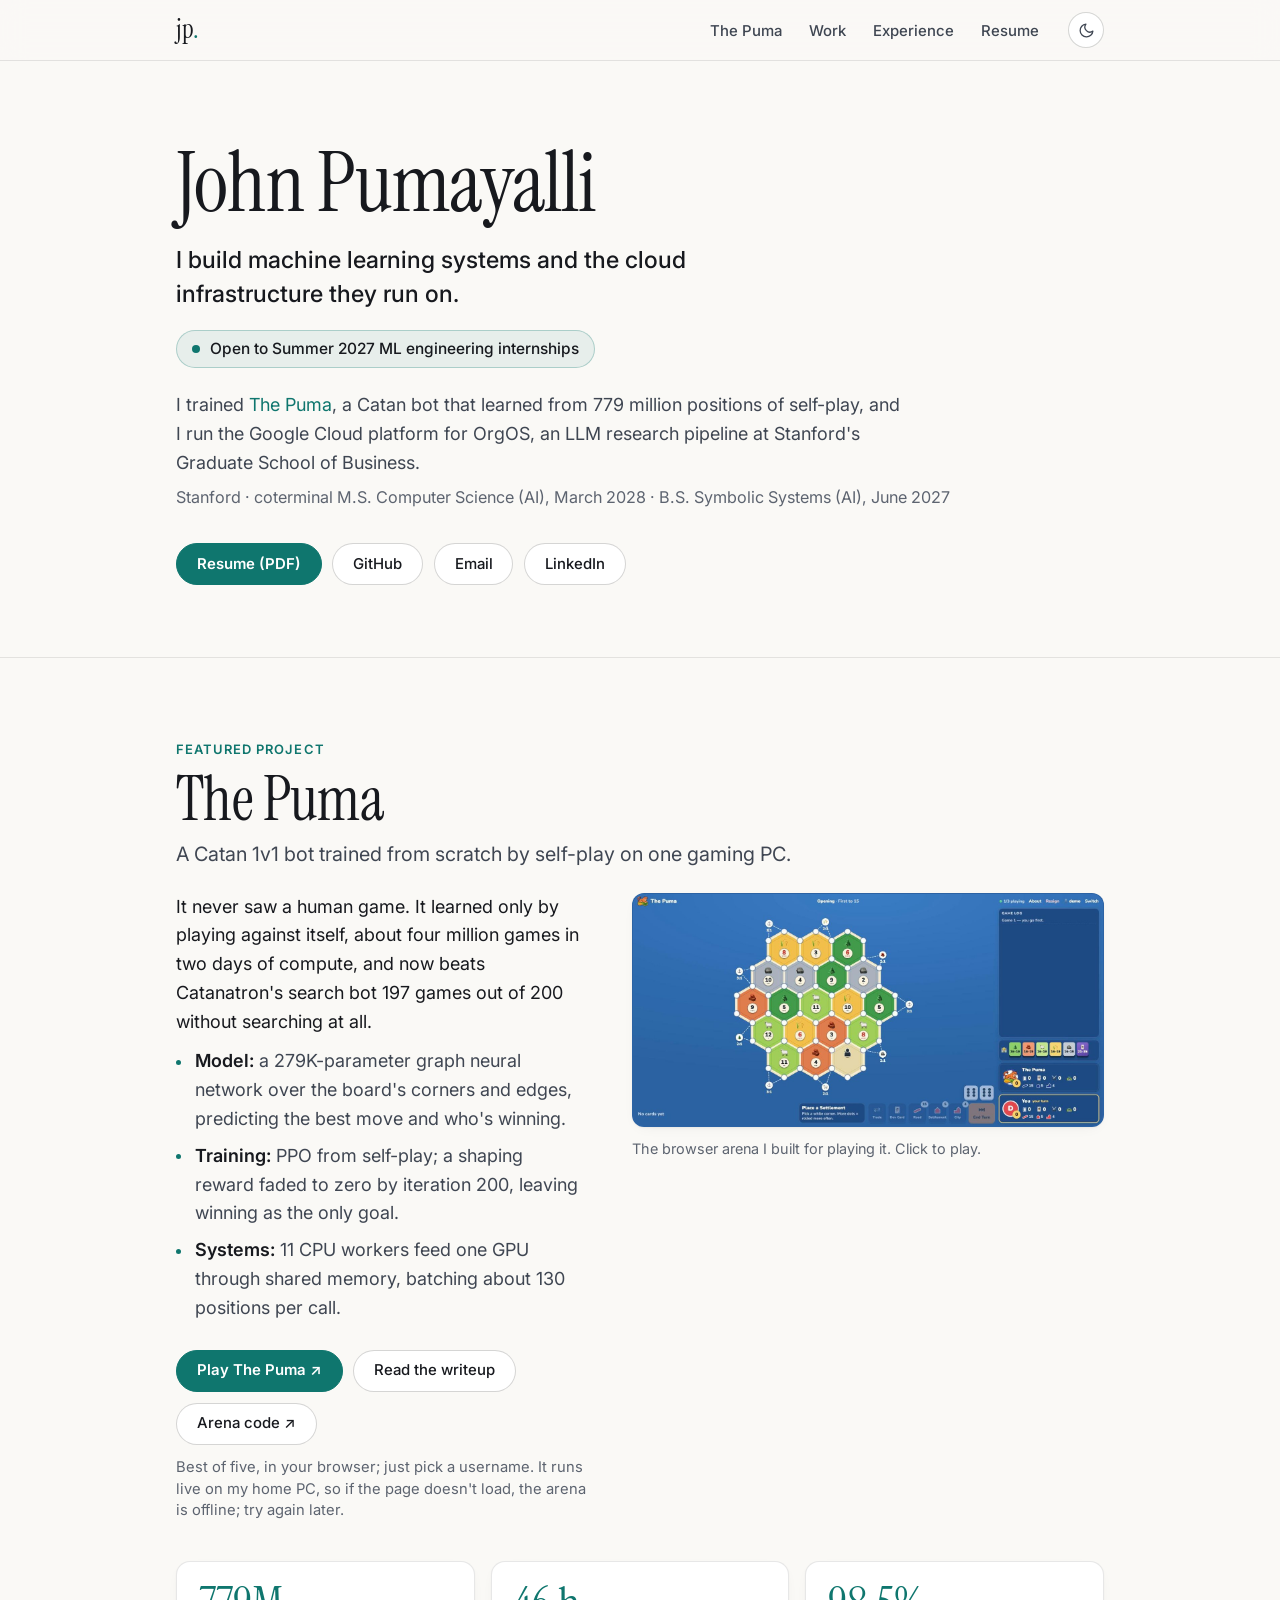
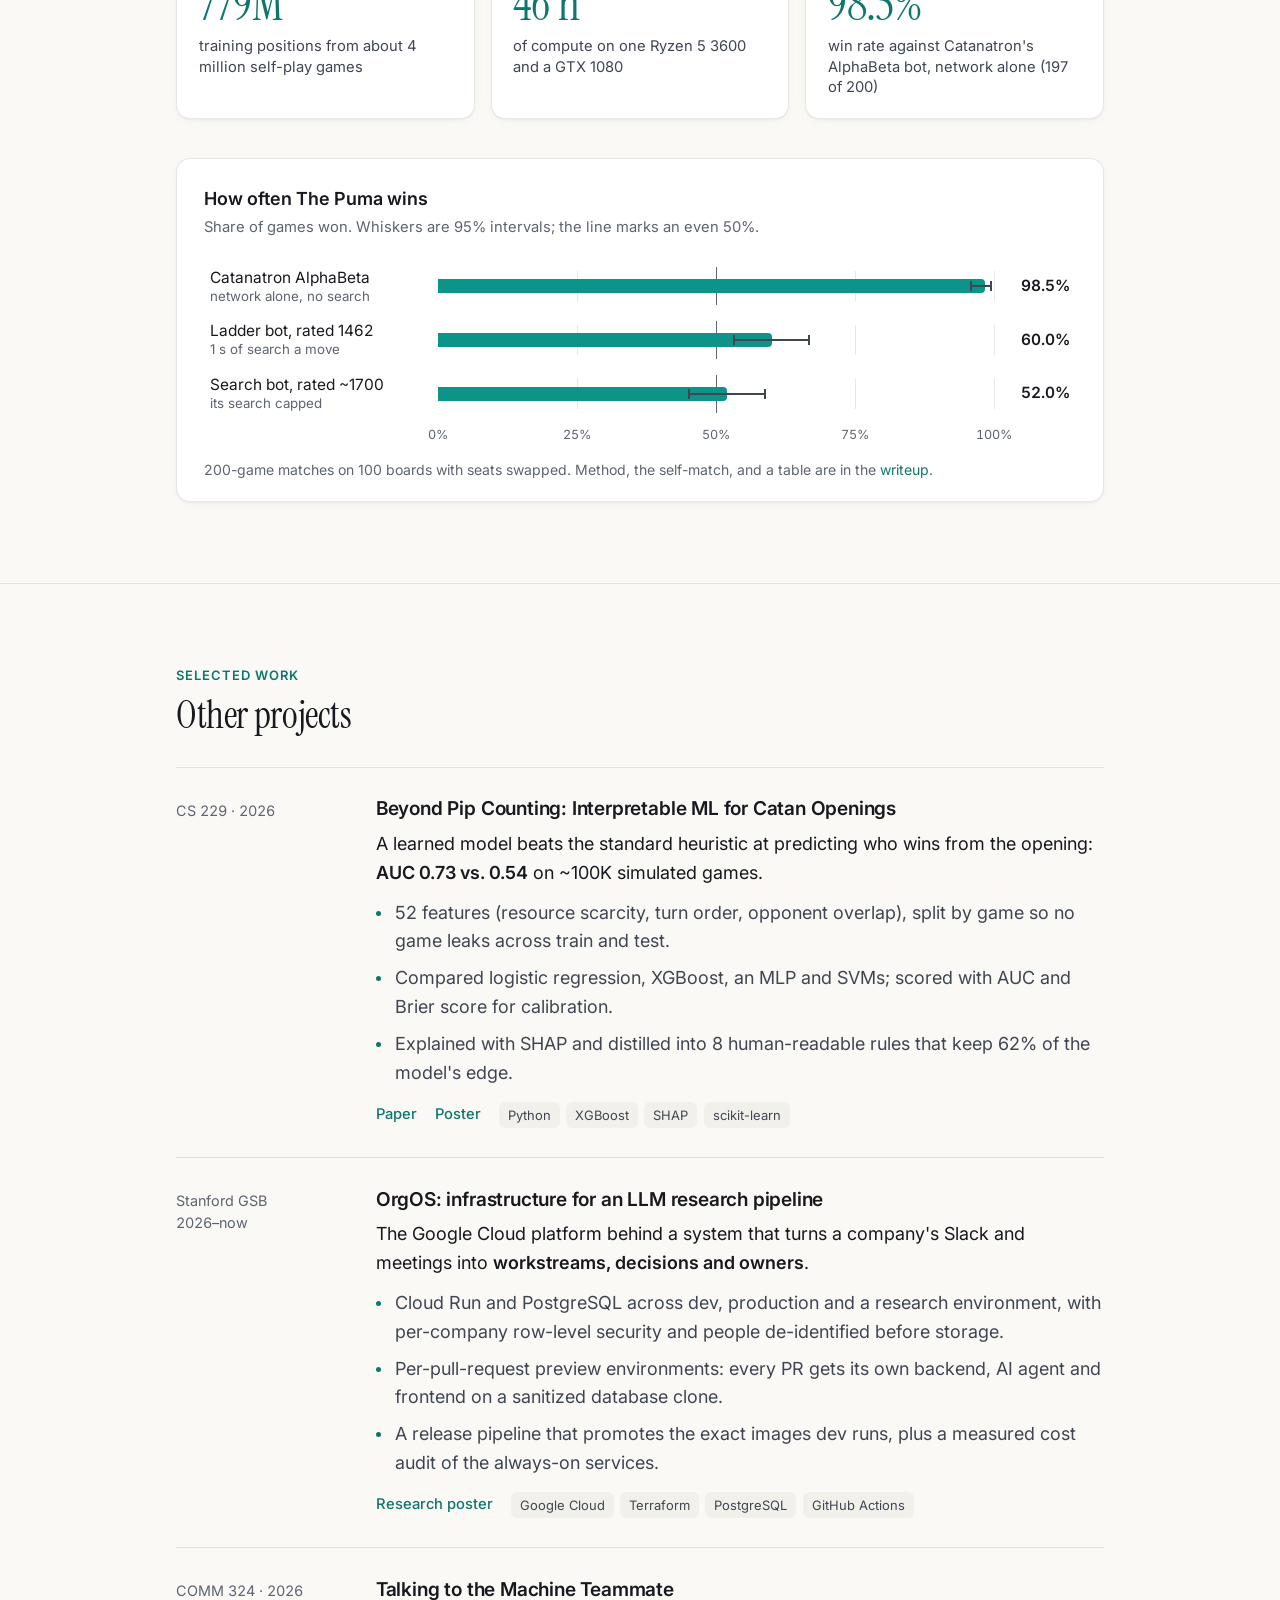
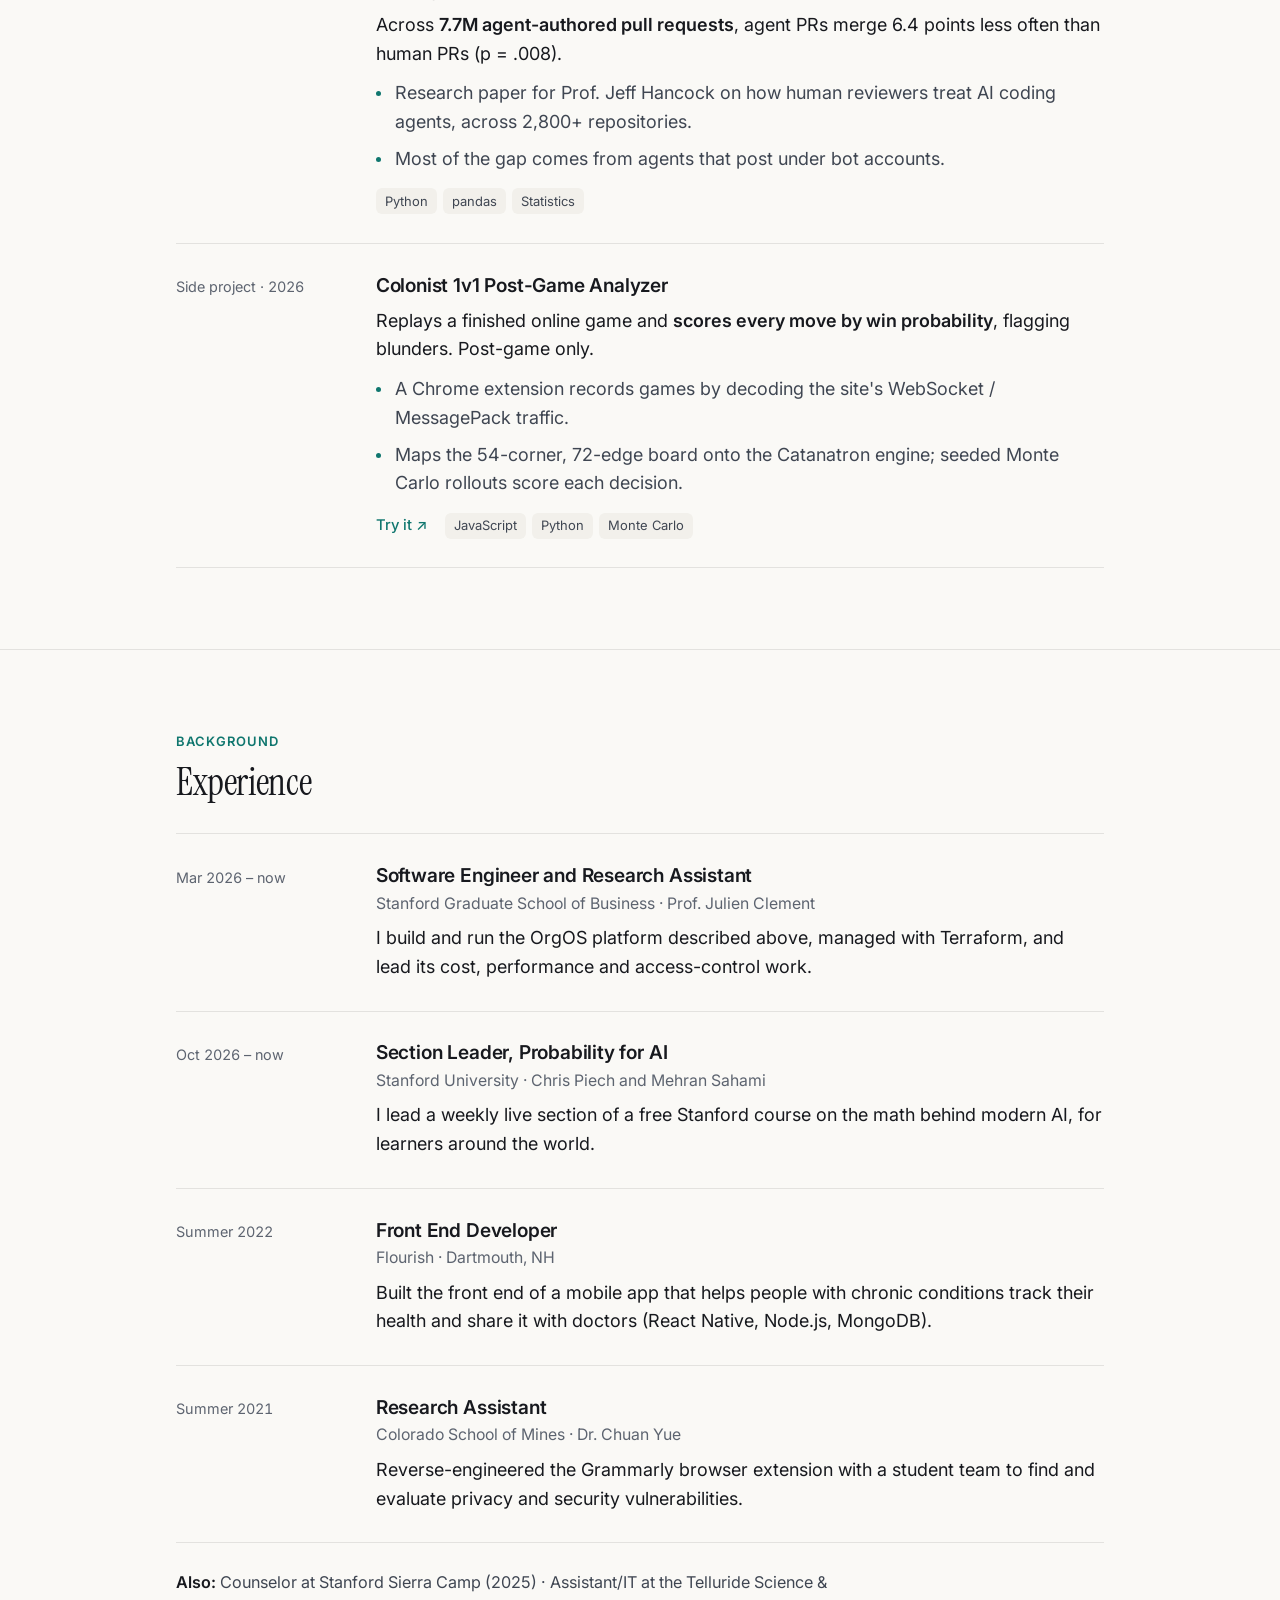
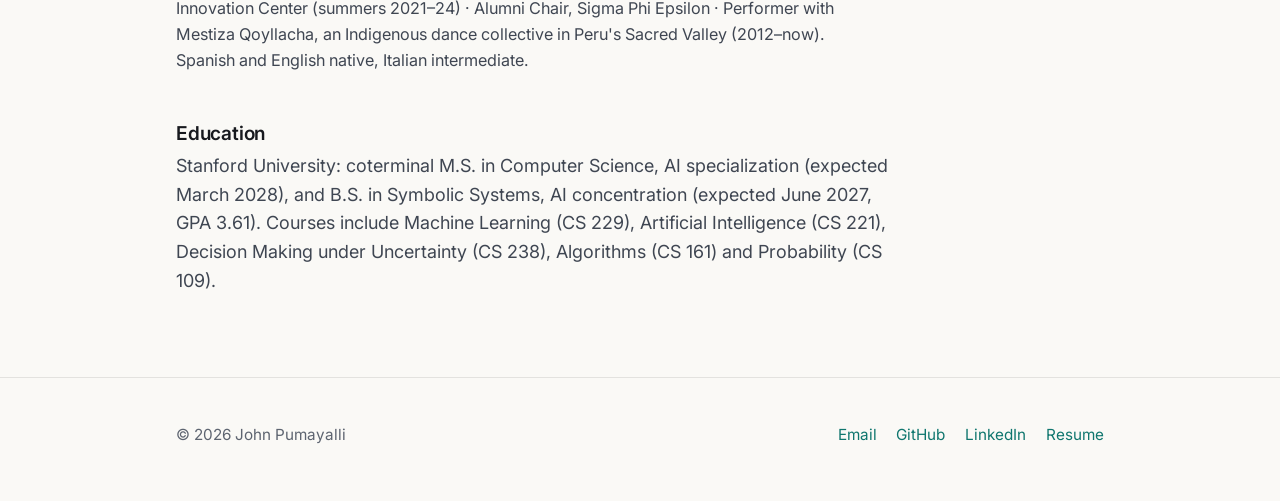
==== commit a38aaf95: "Site: Play The Puma button on the homepage and writeup Links to the live arena on the home PC, with " ====
--- a/index.html
+++ b/index.html
@@ -73,13 +73,15 @@
           <li><strong>Systems:</strong> 11 CPU workers feed one GPU through shared memory, batching about 130 positions per call.</li>
         </ul>
         <div class="buttons" style="margin-top:1.5rem">
-          <a class="btn btn-primary" href="puma.html">Read the writeup</a>
+          <a class="btn btn-primary" href="https://storage-pc.tail9c6d7c.ts.net/" target="_blank" rel="noopener">Play The Puma ↗</a>
+          <a class="btn" href="puma.html">Read the writeup</a>
           <a class="btn" href="https://github.com/johngpuma/catan-1v1-arena" target="_blank" rel="noopener">Arena code ↗</a>
         </div>
+        <p class="play-note">Best of five, in your browser; just pick a username. It runs live on my home PC, so if the page doesn't load, the arena is offline; try again later.</p>
       </div>
       <figure>
-        <div class="shot"><img src="img/puma-arena.jpg" width="1400" height="693" alt="The Catan arena: a hex board of resource tiles with number tokens, a game log, the bank, and panels for The Puma and the human player." loading="lazy" /></div>
-        <figcaption class="cap">The browser arena I built for playing it.</figcaption>
+        <a class="shot" href="https://storage-pc.tail9c6d7c.ts.net/" target="_blank" rel="noopener" aria-label="Play The Puma in the browser arena"><img src="img/puma-arena.jpg" width="1400" height="693" alt="The Catan arena: a hex board of resource tiles with number tokens, a game log, the bank, and panels for The Puma and the human player." loading="lazy" /></a>
+        <figcaption class="cap">The browser arena I built for playing it. Click to play.</figcaption>
       </figure>
     </div>
 
--- a/styles.css
+++ b/styles.css
@@ -136,6 +136,9 @@
 .puma-kicker { font-size: 1.1rem; color: var(--text-2); margin: -0.9rem 0 1.2rem; }
 .shot { border-radius: 12px; overflow: hidden; border: 1px solid var(--line); box-shadow: var(--shadow); background: #2f6cb4; }
 .shot img { display: block; width: 100%; height: auto; }
+a.shot { display: block; transition: border-color 0.15s ease, transform 0.15s ease; }
+a.shot:hover { border-color: var(--accent-line); transform: translateY(-2px); }
+.play-note { font-size: 0.82rem; line-height: 1.45; color: var(--text-3); margin-top: 0.7rem; max-width: 46ch; }
 figure figcaption.cap { font-size: 0.8rem; color: var(--text-3); margin-top: 0.55rem; }
 .stats { display: grid; grid-template-columns: repeat(3, minmax(0, 1fr)); gap: 0.9rem; margin: 2.2rem 0; }
 .stat { background: var(--surface); border: 1px solid var(--line); border-radius: 14px; padding: 1.1rem 1.2rem; box-shadow: var(--shadow); }
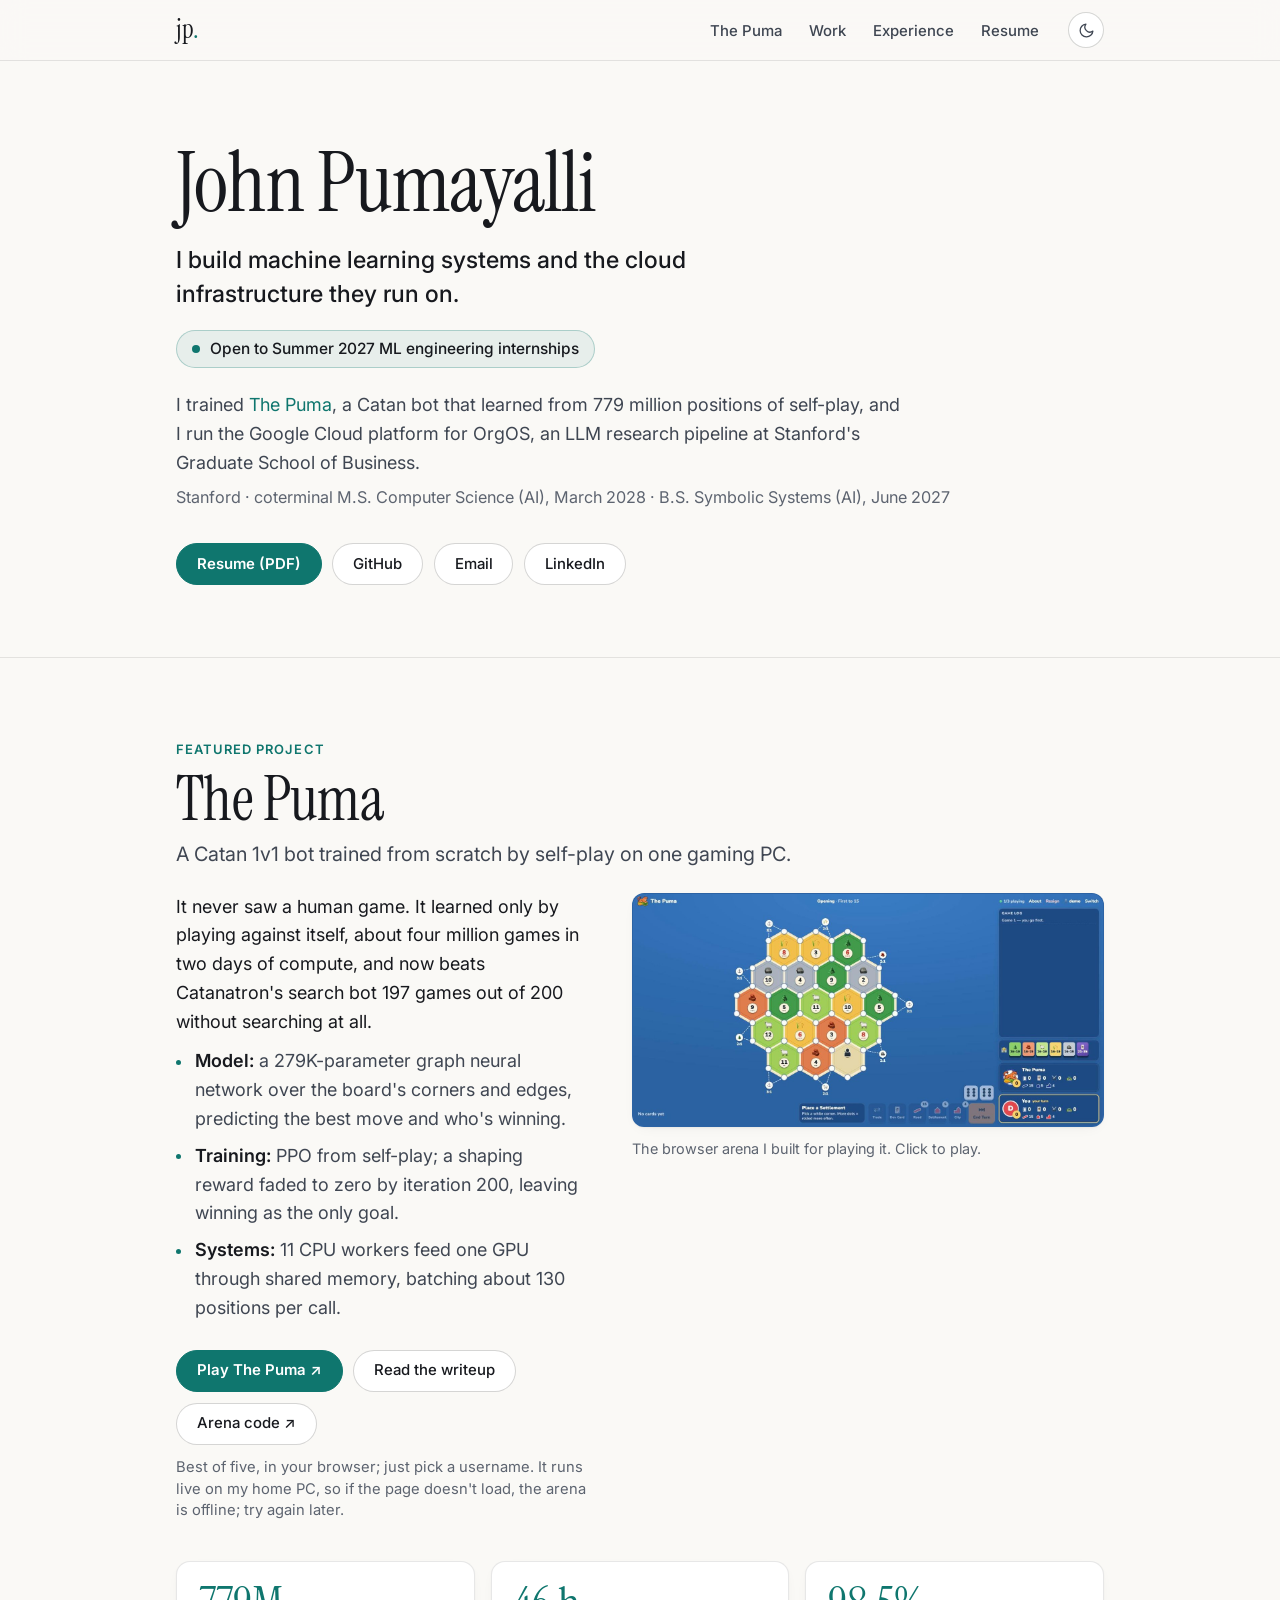
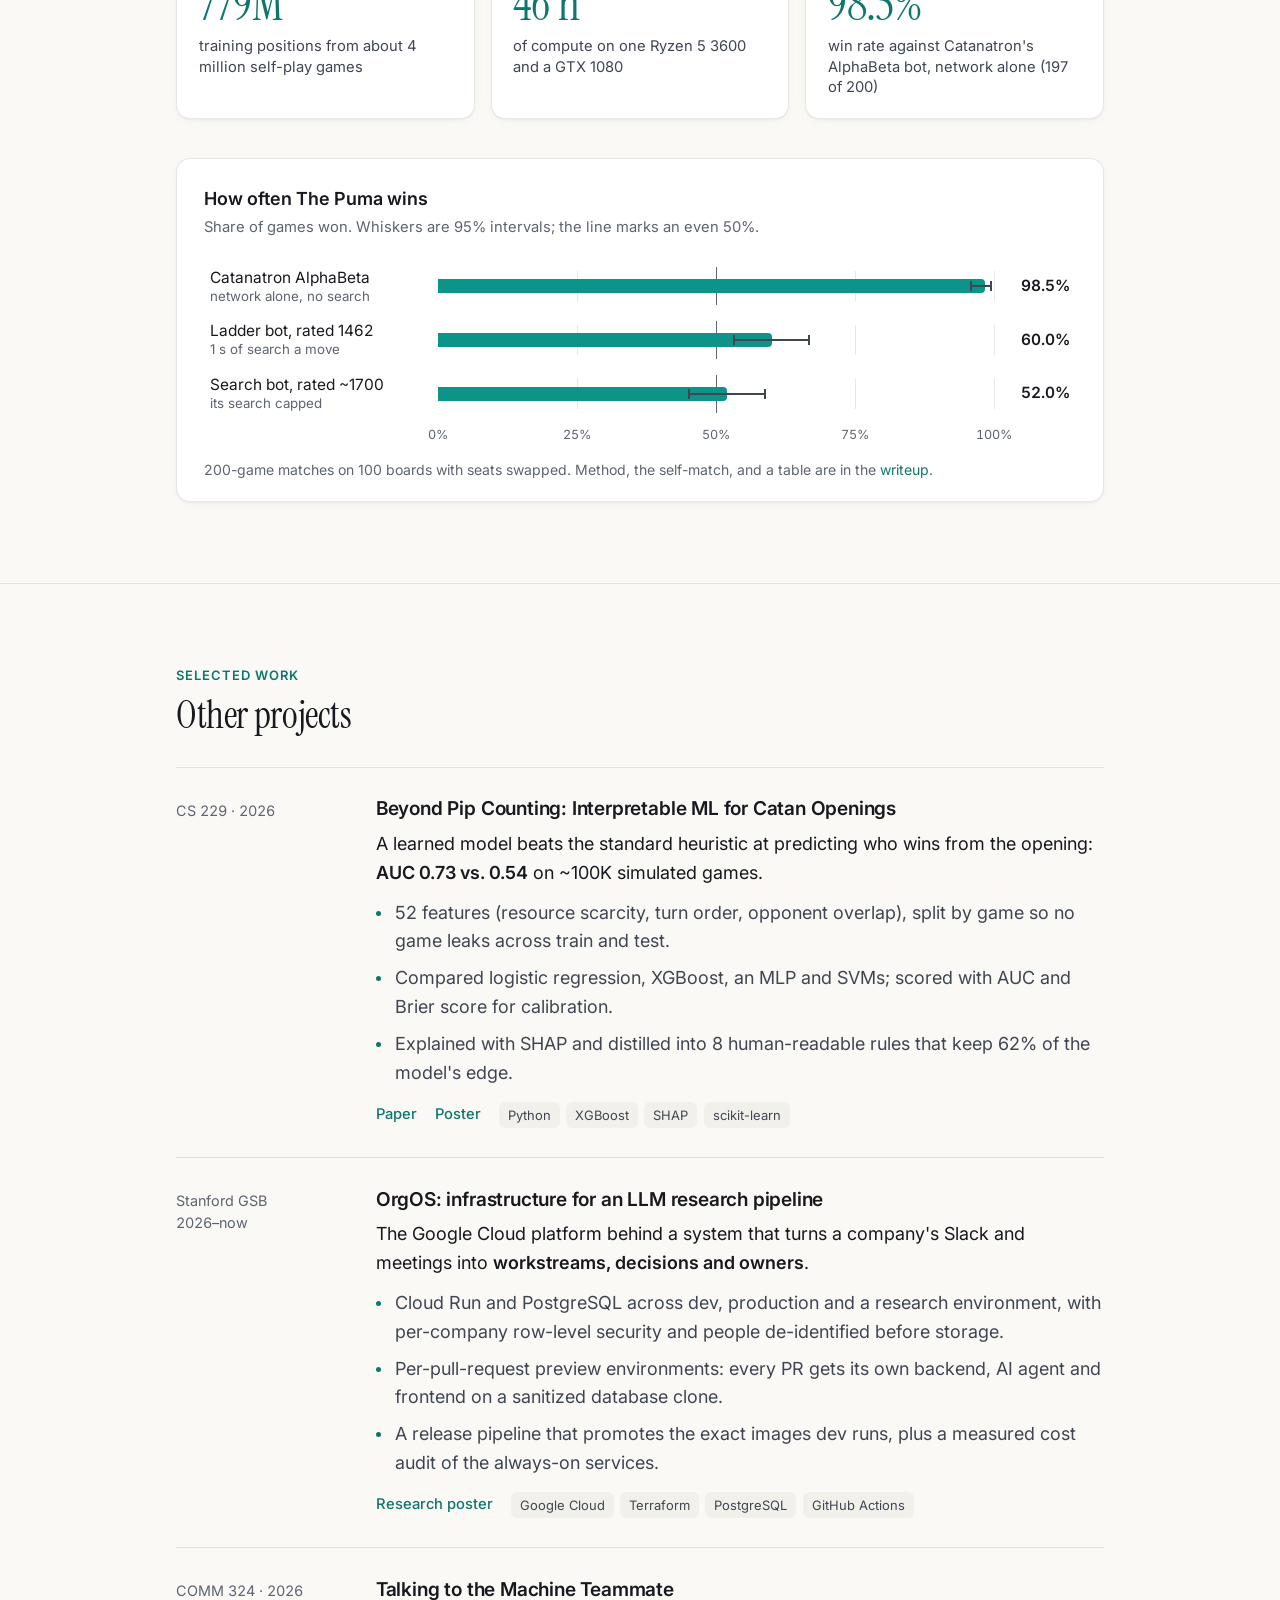
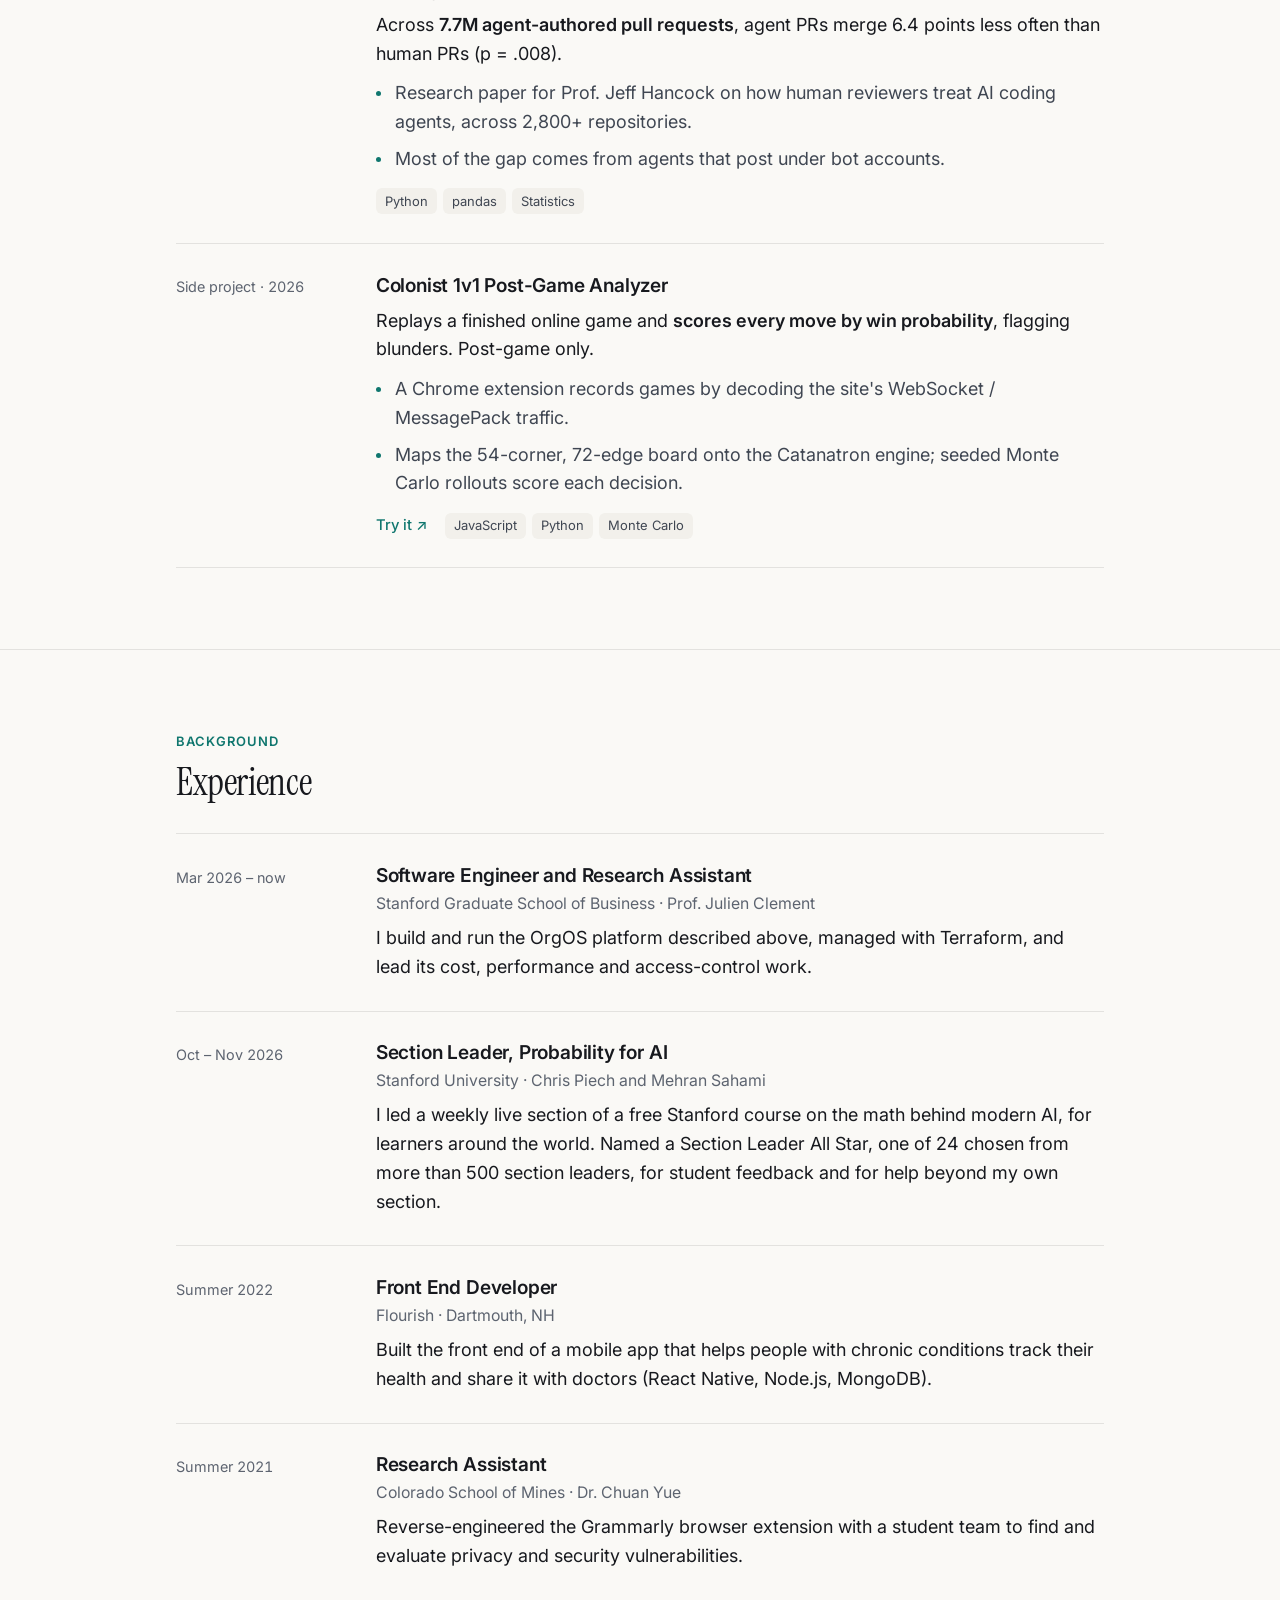
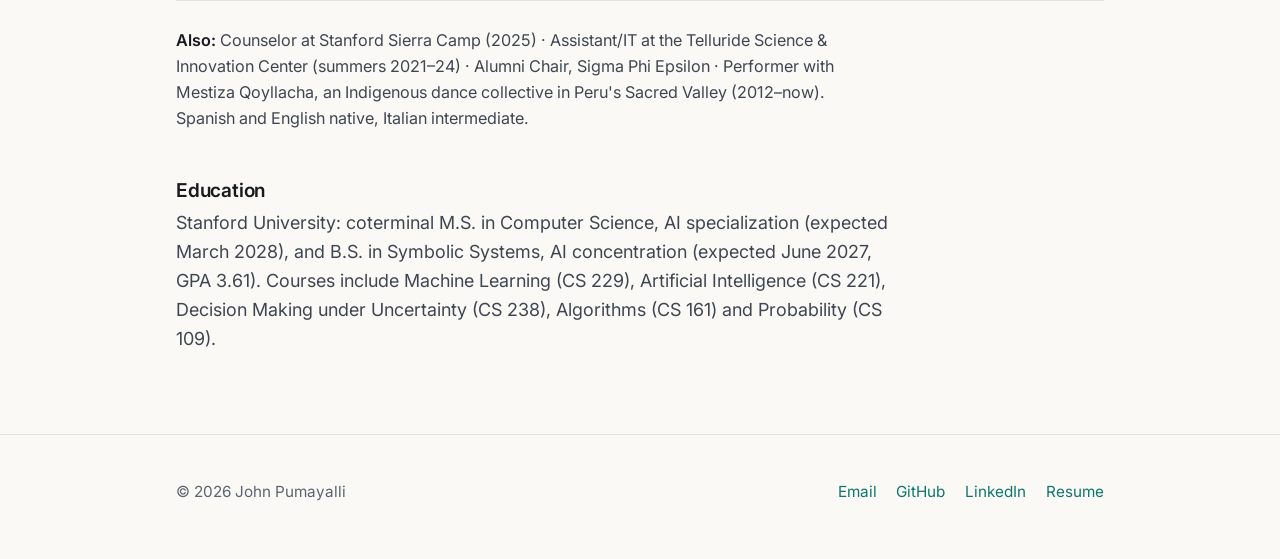
==== commit f3386c18: "Site: Section Leader All Star, and the current resume Co-Authored-By: Claude Opus 5.5 <noreply@anthr" ====
--- a/index.html
+++ b/index.html
@@ -215,11 +215,11 @@
         </div>
       </article>
       <article class="row">
-        <div class="when">Oct 2026 – now</div>
+        <div class="when">Oct – Nov 2026</div>
         <div>
           <h3>Section Leader, Probability for AI</h3>
           <p class="where">Stanford University · Chris Piech and Mehran Sahami</p>
-          <p class="result">I lead a weekly live section of a free Stanford course on the math behind modern AI, for learners around the world.</p>
+          <p class="result">I led a weekly live section of a free Stanford course on the math behind modern AI, for learners around the world. Named a Section Leader All Star, one of 24 chosen from more than 500 section leaders, for student feedback and for help beyond my own section.</p>
         </div>
       </article>
       <article class="row">
